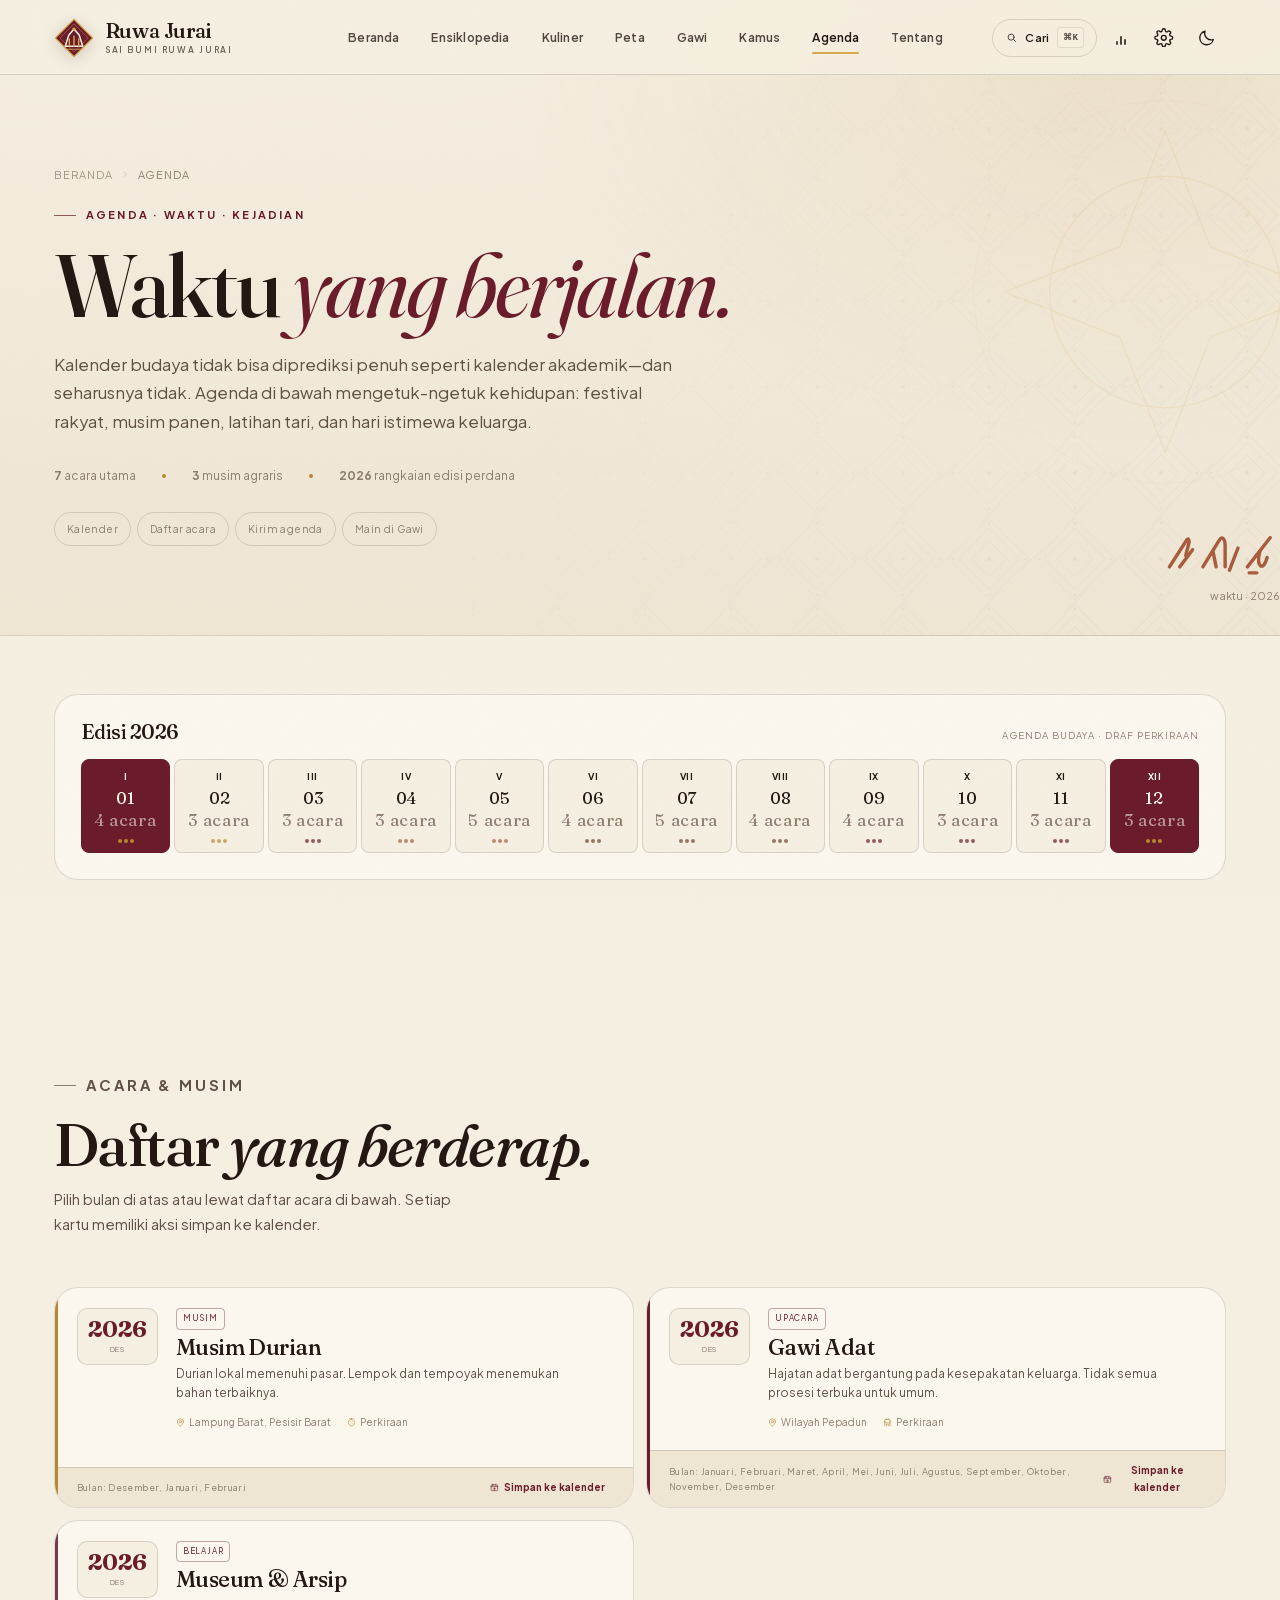
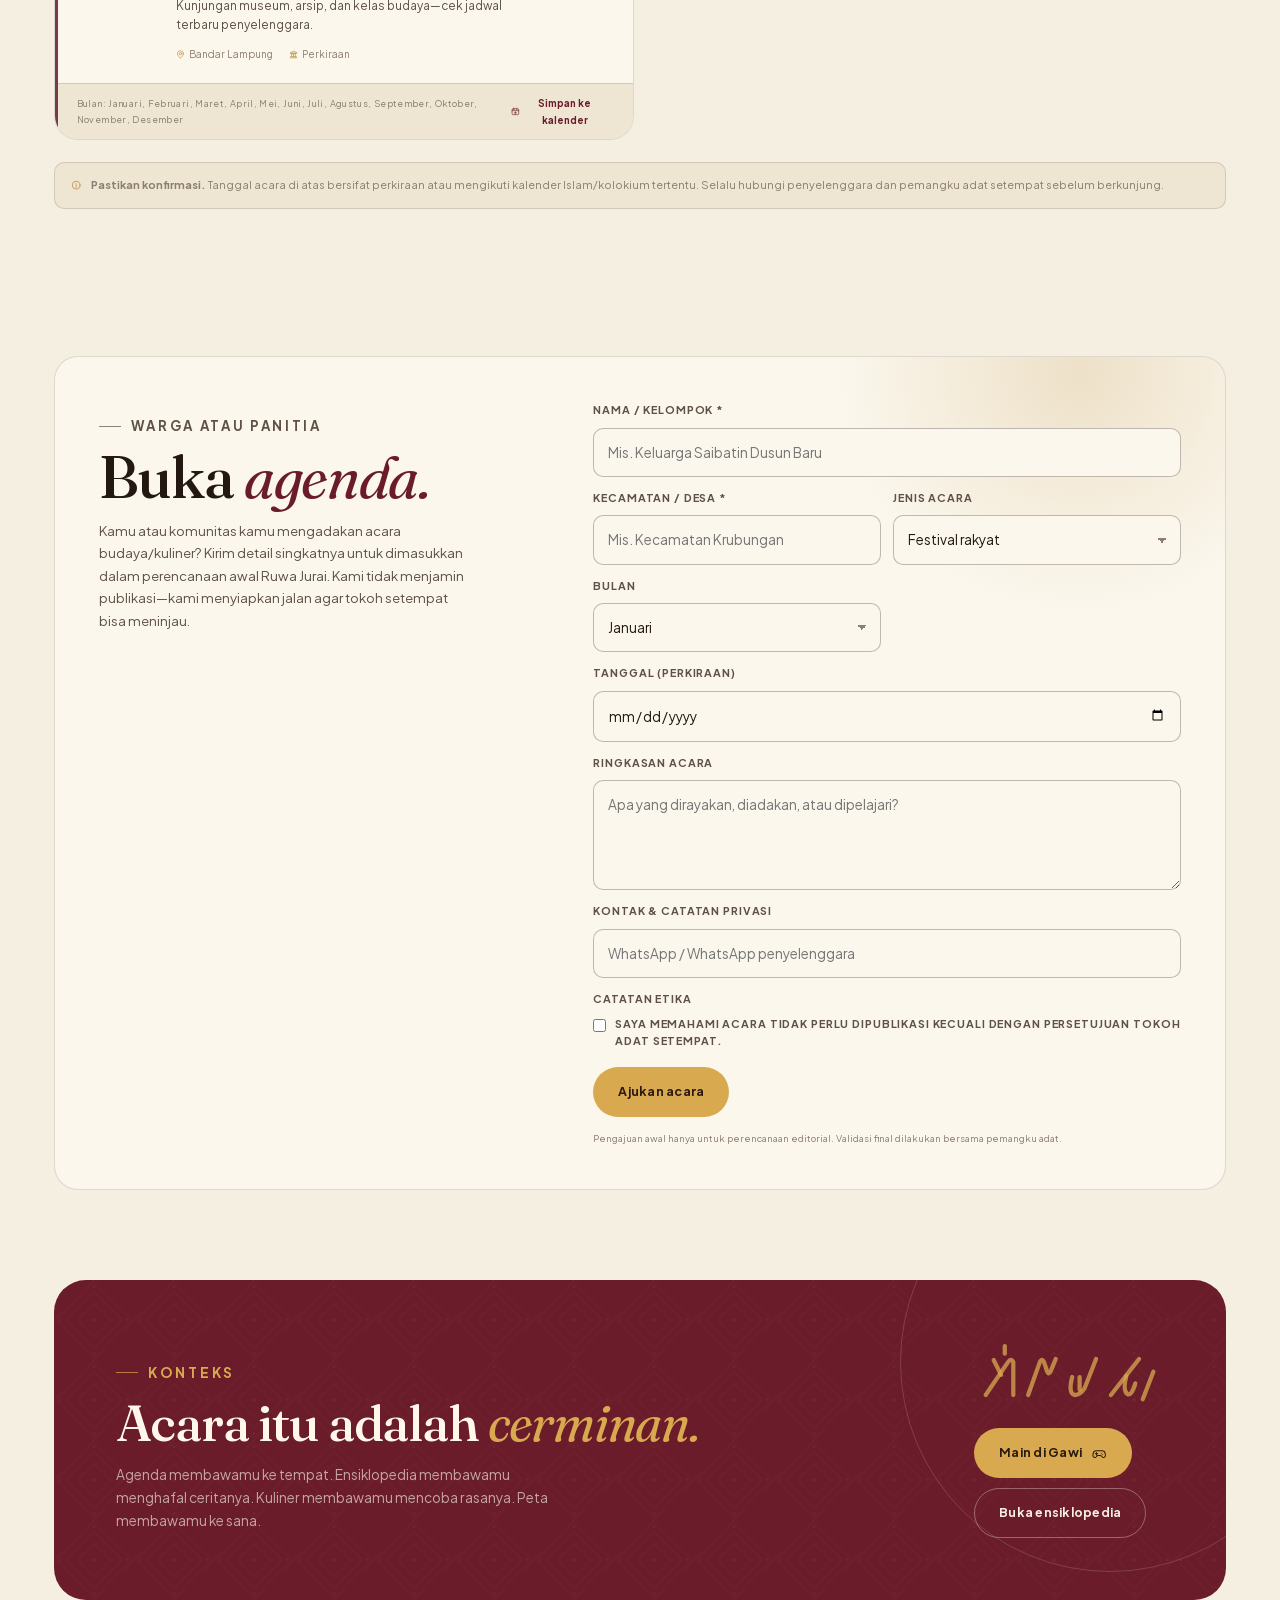
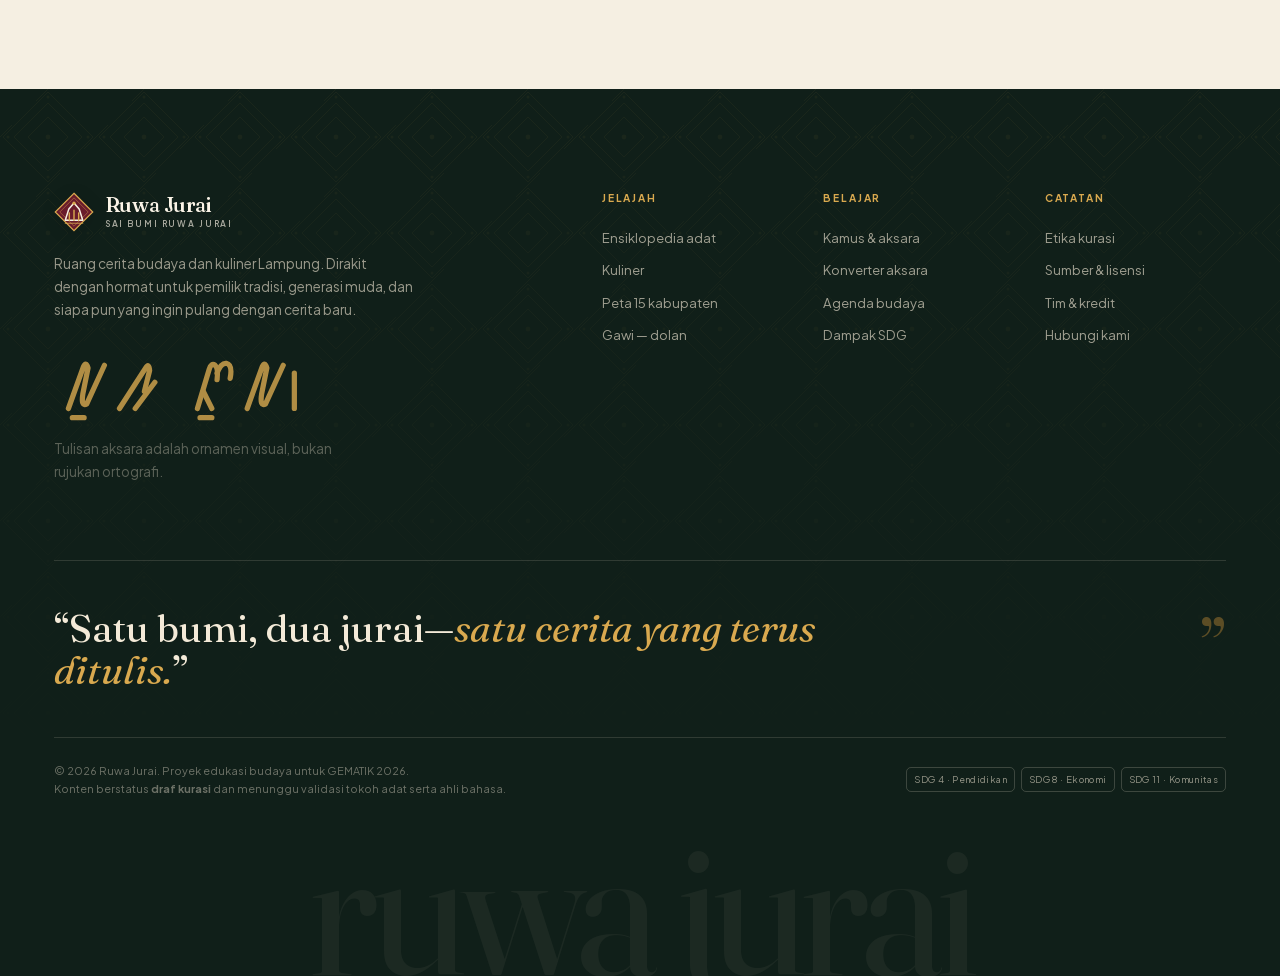
==== agenda.html @ bbf86ad0 "masih sangat sederhana" ====
<!DOCTYPE html>
<html lang="id" data-theme="light">
<head>
  <meta charset="utf-8">
  <meta name="viewport" content="width=device-width, initial-scale=1">
  <title>Agenda Budaya Lampung — Ruwa Jurai</title>
  <meta name="description" content="Agenda budaya dan musim pertanian Lampung: Sekura, musim kopi, durian, dan upacara adat. Tanggal perkiraan, konfirmasi penyelenggara.">
  <meta name="theme-color" content="#142b23">
  <meta property="og:title" content="Agenda Budaya Lampung — Ruwa Jurai">
  <meta property="og:description" content="Kapan budaya dirasakan. Dan ketika musim tiba.">
  <meta property="og:type" content="website">
  <meta property="og:image" content="assets/img/og-ruwa-jurai.svg">
  <link rel="icon" href="assets/img/favicon.svg" type="image/svg+xml">
  <link rel="manifest" href="manifest.webmanifest">
  <link rel="stylesheet" href="assets/fonts/fonts.css">
  <link rel="stylesheet" href="assets/css/base.css">
  <link rel="stylesheet" href="assets/css/components.css">
  <link rel="stylesheet" href="assets/css/pages.css">
  <link rel="stylesheet" href="assets/css/interior.css">
  <script defer src="assets/js/glyphs.js"></script>
  <script defer src="assets/js/aksara.js"></script>
  <script defer src="assets/js/icons.js"></script>
  <script defer src="assets/js/illustrations.js"></script>
  <script defer src="assets/js/data.js"></script>
  <script defer src="assets/js/map-data.js"></script>
  <script defer src="assets/js/app.js"></script>
  <script defer src="assets/js/agenda.js"></script>
  <meta name="color-scheme" content="light dark">
  <meta name="mobile-web-app-capable" content="yes">
  <meta name="apple-mobile-web-app-capable" content="yes">
  <meta name="apple-mobile-web-app-status-bar-style" content="black-translucent">
  <meta name="apple-mobile-web-app-title" content="Ruwa Jurai">
  <script defer src="assets/js/sw-register.js"></script>
</head>
<body data-page="agenda" data-header="solid">
  <div data-site-header></div>
  <main id="main">
    <section class="page-hero page-hero--agenda">
      <div class="container page-hero__inner">
        <nav class="crumb" aria-label="Jejak navigasi">
          <a href="index.html">Beranda</a><span data-icon="chevron-right"></span><span>Agenda</span>
        </nav>
        <p class="eyebrow" style="margin-top:22px">Agenda · Waktu · Kejadian</p>
        <h1>Waktu <em>yang berjalan.</em></h1>
        <p class="page-hero__lead">
          Kalender budaya tidak bisa diprediksi penuh seperti kalender akademik—dan seharusnya tidak.
          Agenda di bawah mengetuk-ngetuk kehidupan: festival rakyat, musim panen, latihan tari, dan hari istimewa keluarga.
        </p>
        <div class="page-hero__meta">
          <span><b>7</b> acara utama</span><span class="dot"></span>
          <span><b>3</b> musim agraris</span><span class="dot"></span>
          <span><b>2026</b> rangkaian edisi perdana</span>
        </div>
        <div class="page-jump" aria-label="Lompat ke bagian">
          <a href="#kalender" data-goto="#kalender">Kalender</a>
          <a href="#agenda" data-goto="#agenda">Daftar acara</a>
          <a href="#kirim" data-goto="#kirim">Kirim agenda</a>
          <a href="gawi.html">Main di Gawi</a>
        </div>
      </div>
      <div class="page-hero__art" data-ornament="drum" aria-hidden="true"></div>
      <div class="page-hero__aside">
        <span class="aksara-wrap" data-aksara="waktu" data-aksara-decor aria-hidden="true" style="width:120px;color:var(--clay)"></span>
        <span>waktu · 2026</span>
      </div>
    </section>

    <section class="page-section page-section--top" id="kalender">
      <div class="container">
        <div class="year-ribbon reveal">
          <div class="year-ribbon__head">
            <h3>Edisi 2026</h3>
            <span>Agenda budaya · draf perkiraan</span>
          </div>
          <div class="month-track" id="month-track" role="group" aria-label="Pilih bulan budaya"></div>
        </div>
      </div>
    </section>

    <section class="page-section" id="agenda">
      <div class="container">
        <div class="section-head">
          <div class="section-head__title">
            <p class="eyebrow">Acara &amp; musim</p>
            <h2>Daftar <em>yang berderap.</em></h2>
            <p>Pilih bulan di atas atau lewat daftar acara di bawah. Setiap kartu memiliki aksi simpan ke kalender.</p>
          </div>
        </div>
        <div class="agenda-grid" id="agenda-grid"></div>
        <div class="agenda-note" style="margin-top:22px">
          <span data-icon="info"></span>
          <span><b>Pastikan konfirmasi.</b> Tanggal acara di atas bersifat perkiraan atau mengikuti kalender Islam/kolokium tertentu. Selalu hubungi penyelenggara dan pemangku adat setempat sebelum berkunjung.</span>
        </div>
      </div>
    </section>

    <section class="page-section page-section--top" id="kirim">
      <div class="container">
        <div class="submit-panel reveal">
          <div class="submit-panel__grid">
            <div>
              <p class="eyebrow">Warga atau panitia</p>
              <h2>Buka <em>agenda.</em></h2>
              <p>Kamu atau komunitas kamu mengadakan acara budaya/kuliner? Kirim detail singkatnya untuk dimasukkan dalam perencanaan awal Ruwa Jurai. Kami tidak menjamin publikasi—kami menyiapkan jalan agar tokoh setempat bisa meninjau.</p>
            </div>
            <form class="form-grid" id="agenda-form" novalidate>
              <div class="field field--full"><label class="small" for="ag-name">Nama / kelompok <span aria-hidden="true">*</span></label><input class="input" id="ag-name" name="name" required placeholder="Mis. Keluarga Saibatin Dusun Baru"></div>
              <div class="field"><label class="small" for="ag-village">Kecamatan / desa <span aria-hidden="true">*</span></label><input class="input" id="ag-village" name="village" required placeholder="Mis. Kecamatan Krubungan"></div>
              <div class="field"><label class="small" for="ag-type">Jenis acara</label><select class="select" id="ag-type" name="type"><option>Festival rakyat</option><option>Musim pertanian</option><option>Upacara adat</option><option>Pertunjukan</option><option>Kuliner</option><option>Lainnya</option></select></div>
              <div class="field"><label class="small" for="ag-month">Bulan</label><select class="select" id="ag-month" name="month"><option>Januari</option><option>Februari</option><option>Maret</option><option>April</option><option>Mei</option><option>Juni</option><option>Juli</option><option>Agustus</option><option>September</option><option>Oktober</option><option>November</option><option>Desember</option></select></div>
              <div class="field field--full"><label class="small" for="ag-date">Tanggal (perkiraan)</label><input class="input" id="ag-date" name="date" type="date" required></div>
              <div class="field field--full"><label class="small" for="ag-desc">Ringkasan acara</label><textarea class="textarea" id="ag-desc" name="desc" rows="3" required placeholder="Apa yang dirayakan, diadakan, atau dipelajari?"></textarea></div>
              <div class="field field--full"><label class="small" for="ag-contact">Kontak &amp; catatan privasi</label><input class="input" id="ag-contact" name="contact" placeholder="WhatsApp / WhatsApp penyelenggara"></div>
              <div class="field field--full"><label class="small" for="ag-note">Catatan etika</label><div class="form-check"><input type="checkbox" id="ag-consent" required /><label for="ag-consent">Saya memahami acara tidak perlu dipublikasi kecuali dengan persetujuan tokoh adat setempat.</label></div></div>
              <div class="form-actions field--full">
                <button class="btn btn--gold" type="submit">Ajukan acara</button>
                <span class="form-note">Pengajuan awal hanya untuk perencanaan editorial. Validasi final dilakukan bersama pemangku adat.</span>
              </div>
            </form>
          </div>
        </div>
      </div>
    </section>

    <section class="page-section" style="padding-top:0">
      <div class="container">
        <div class="cta-band reveal">
          <div>
            <p class="eyebrow">Konteks</p>
            <h2>Acara itu adalah <em>cerminan.</em></h2>
            <p>Agenda membawamu ke tempat. Ensiklopedia membawamu menghafal ceritanya. Kuliner membawamu mencoba rasanya. Peta membawamu ke sana.</p>
          </div>
          <div class="cta-band__actions">
            <div class="cta-band__aksara aksara-wrap" data-aksara="selamat" data-aksara-decor aria-hidden="true"></div>
            <a class="btn btn--gold" href="gawi.html">Main di Gawi <span data-icon="gamepad"></span></a>
            <a class="btn btn--on-dark" href="ensiklopedia.html">Buka ensiklopedia</a>
          </div>
        </div>
      </div>
    </section>
  </main>
  <div data-site-footer></div>
</body>
</html>
---- assets/fonts/fonts.css ----
/* RUWA JURAI — self-hosted fonts (local woff2) */
@font-face {
  font-family: 'Fraunces';
  font-style: normal;
  font-weight: 300 900;
  font-display: swap;
  src: url('./fraunces-latin-ext.woff2') format('woff2');
}

@font-face {
  font-family: 'Fraunces';
  font-style: normal;
  font-weight: 300 900;
  font-display: swap;
  src: url('./fraunces-latin.woff2') format('woff2');
}

@font-face {
  font-family: 'Fraunces';
  font-style: italic;
  font-weight: 300 900;
  font-display: swap;
  src: url('./fraunces-italic-latin-ext.woff2') format('woff2');
}

@font-face {
  font-family: 'Fraunces';
  font-style: italic;
  font-weight: 300 900;
  font-display: swap;
  src: url('./fraunces-italic-latin.woff2') format('woff2');
}

@font-face {
  font-family: 'Plus Jakarta Sans';
  font-style: normal;
  font-weight: 300 800;
  font-display: swap;
  src: url('./jakarta-latin-ext.woff2') format('woff2');
}

@font-face {
  font-family: 'Plus Jakarta Sans';
  font-style: normal;
  font-weight: 300 800;
  font-display: swap;
  src: url('./jakarta-latin.woff2') format('woff2');
}
---- assets/css/base.css ----
/* =========================================================
   RUWA JURAI — Design tokens, reset & typography
   ========================================================= */

@font-face {
  font-family: 'Fraunces';
  font-style: normal;
  font-weight: 300 900;
  font-display: swap;
  src: url('../fonts/fraunces-latin.woff2') format('woff2');
  unicode-range: U+0000-00FF, U+0131, U+0152-0153, U+02BB-02BC, U+02C6, U+02DA, U+02DC, U+0304, U+0308, U+0329, U+2000-206F, U+20AC, U+2122, U+2191, U+2193, U+2212, U+2215, U+FEFF, U+FFFD;
}
@font-face {
  font-family: 'Fraunces';
  font-style: normal;
  font-weight: 300 900;
  font-display: swap;
  src: url('../fonts/fraunces-latin-ext.woff2') format('woff2');
  unicode-range: U+0100-02BA, U+02BD-02C5, U+02C7-02CC, U+02CE-02D7, U+02DD-02FF, U+0304, U+0308, U+0329, U+1D00-1DBF, U+1E00-1E9F, U+1EF2-1EFF, U+2020, U+20A0-20AB, U+20AD-20C4, U+2113, U+2C60-2C7F, U+A720-A7FF;
}
@font-face {
  font-family: 'Fraunces';
  font-style: italic;
  font-weight: 300 900;
  font-display: swap;
  src: url('../fonts/fraunces-italic-latin.woff2') format('woff2');
  unicode-range: U+0000-00FF, U+0131, U+0152-0153, U+02BB-02BC, U+02C6, U+02DA, U+02DC, U+0304, U+0308, U+0329, U+2000-206F, U+20AC, U+2122, U+2191, U+2193, U+2212, U+2215, U+FEFF, U+FFFD;
}
@font-face {
  font-family: 'Fraunces';
  font-style: italic;
  font-weight: 300 900;
  font-display: swap;
  src: url('../fonts/fraunces-italic-latin-ext.woff2') format('woff2');
  unicode-range: U+0100-02BA, U+02BD-02C5, U+02C7-02CC, U+02CE-02D7, U+02DD-02FF, U+0304, U+0308, U+0329, U+1D00-1DBF, U+1E00-1E9F, U+1EF2-1EFF, U+2020, U+20A0-20AB, U+20AD-20C4, U+2113, U+2C60-2C7F, U+A720-A7FF;
}
@font-face {
  font-family: 'Plus Jakarta Sans';
  font-style: normal;
  font-weight: 300 800;
  font-display: swap;
  src: url('../fonts/jakarta-latin.woff2') format('woff2');
  unicode-range: U+0000-00FF, U+0131, U+0152-0153, U+02BB-02BC, U+02C6, U+02DA, U+02DC, U+0304, U+0308, U+0329, U+2000-206F, U+20AC, U+2122, U+2191, U+2193, U+2212, U+2215, U+FEFF, U+FFFD;
}
@font-face {
  font-family: 'Plus Jakarta Sans';
  font-style: normal;
  font-weight: 300 800;
  font-display: swap;
  src: url('../fonts/jakarta-latin-ext.woff2') format('woff2');
  unicode-range: U+0100-02BA, U+02BD-02C5, U+02C7-02CC, U+02CE-02D7, U+02DD-02FF, U+0304, U+0308, U+0329, U+1D00-1DBF, U+1E00-1E9F, U+1EF2-1EFF, U+2020, U+20A0-20AB, U+20AD-20C4, U+2113, U+2C60-2C7F, U+A720-A7FF;
}

:root {
  --font-display: 'Fraunces', 'Iowan Old Style', 'Palatino Linotype', Georgia, serif;
  --font-body: 'Plus Jakarta Sans', -apple-system, BlinkMacSystemFont, 'Segoe UI', sans-serif;
  --font-mono: ui-monospace, 'SFMono-Regular', 'Cascadia Code', Menlo, monospace;

  --bg: #f5efe2;
  --bg-deep: #eee5d3;
  --surface: #fbf7ed;
  --surface-2: #f7f0e1;
  --ink: #241813;
  --ink-soft: #5f5145;
  --ink-faint: #8d7e6f;
  --maroon: #6a1c2b;
  --maroon-2: #8a2b3d;
  --maroon-deep: #48121d;
  --gold: #b98635;
  --gold-2: #d9a94f;
  --gold-soft: #edd6a6;
  --forest: #1c3a2f;
  --forest-2: #2b5142;
  --sage: #8fa486;
  --clay: #a85c3e;
  --cream: #f5efe2;
  --line: rgba(36, 24, 19, 0.14);
  --line-strong: rgba(36, 24, 19, 0.28);
  --line-light: rgba(245, 239, 226, 0.2);
  --shadow-sm: 0 2px 8px rgba(47, 31, 20, 0.06);
  --shadow: 0 22px 60px -34px rgba(47, 31, 20, 0.38);
  --shadow-lg: 0 40px 100px -40px rgba(24, 12, 8, 0.55);
  --radius-xs: 8px;
  --radius-sm: 14px;
  --radius: 24px;
  --radius-lg: 36px;
  --container: 1280px;
  --gutter: clamp(20px, 4.2vw, 60px);
  --section-y: clamp(84px, 10vw, 148px);
  --header-h: 76px;
  --ease: cubic-bezier(0.22, 1, 0.36, 1);
  --ease-soft: cubic-bezier(0.33, 1, 0.68, 1);
  --speed: 480ms;
  --tapis: url("data:image/svg+xml,%3Csvg xmlns='http://www.w3.org/2000/svg' width='96' height='96' viewBox='0 0 96 96'%3E%3Cg fill='none' stroke='%236a1c2b' stroke-width='1'%3E%3Cpath d='M48 3 93 48 48 93 3 48Z'/%3E%3Cpath d='M48 14 82 48 48 82 14 48Z'/%3E%3Cpath d='M48 28 68 48 48 68 28 48Z'/%3E%3Cpath d='M0 48 12 36M96 48 84 60M48 0 36 12M48 96 60 84'/%3E%3C/g%3E%3Cg fill='%236a1c2b'%3E%3Ccircle cx='48' cy='48' r='2.4'/%3E%3Ccircle cx='48' cy='8' r='1.5'/%3E%3Ccircle cx='88' cy='48' r='1.5'/%3E%3Ccircle cx='48' cy='88' r='1.5'/%3E%3Ccircle cx='8' cy='48' r='1.5'/%3E%3C/g%3E%3C/svg%3E");
  --tapis-light: url("data:image/svg+xml,%3Csvg xmlns='http://www.w3.org/2000/svg' width='96' height='96' viewBox='0 0 96 96'%3E%3Cg fill='none' stroke='%23d9a94f' stroke-width='1'%3E%3Cpath d='M48 3 93 48 48 93 3 48Z'/%3E%3Cpath d='M48 14 82 48 48 82 14 48Z'/%3E%3Cpath d='M48 28 68 48 48 68 28 48Z'/%3E%3Cpath d='M0 48 12 36M96 48 84 60M48 0 36 12M48 96 60 84'/%3E%3C/g%3E%3Cg fill='%23d9a94f'%3E%3Ccircle cx='48' cy='48' r='2.4'/%3E%3Ccircle cx='48' cy='8' r='1.5'/%3E%3Ccircle cx='88' cy='48' r='1.5'/%3E%3Ccircle cx='48' cy='88' r='1.5'/%3E%3Ccircle cx='8' cy='48' r='1.5'/%3E%3C/g%3E%3C/svg%3E");
  --noise: url("data:image/svg+xml,%3Csvg xmlns='http://www.w3.org/2000/svg' width='180' height='180'%3E%3Cfilter id='n'%3E%3CfeTurbulence type='fractalNoise' baseFrequency='.9' numOctaves='3' stitchTiles='stitch'/%3E%3C/filter%3E%3Crect width='100%25' height='100%25' filter='url(%23n)' opacity='.5'/%3E%3C/svg%3E");
}

html[data-theme='dark'] {
  --bg: #15110e;
  --bg-deep: #100d0b;
  --surface: #1d1713;
  --surface-2: #231c17;
  --ink: #f3e9d9;
  --ink-soft: #c0b09d;
  --ink-faint: #958574;
  --maroon: #b34c60;
  --maroon-2: #cf6678;
  --maroon-deep: #7a2636;
  --gold: #e0b667;
  --gold-2: #f0ca7f;
  --gold-soft: #54402a;
  --forest: #9dbda9;
  --forest-2: #c1d5c7;
  --sage: #8fa486;
  --clay: #d28564;
  --line: rgba(243, 233, 217, 0.14);
  --line-strong: rgba(243, 233, 217, 0.3);
  --line-light: rgba(243, 233, 217, 0.16);
  --shadow-sm: 0 2px 8px rgba(0, 0, 0, 0.24);
  --shadow: 0 24px 60px -30px rgba(0, 0, 0, 0.7);
  --shadow-lg: 0 40px 100px -30px rgba(0, 0, 0, 0.85);
  --tapis: url("data:image/svg+xml,%3Csvg xmlns='http://www.w3.org/2000/svg' width='96' height='96' viewBox='0 0 96 96'%3E%3Cg fill='none' stroke='%23e0b667' stroke-width='1'%3E%3Cpath d='M48 3 93 48 48 93 3 48Z'/%3E%3Cpath d='M48 14 82 48 48 82 14 48Z'/%3E%3Cpath d='M48 28 68 48 48 68 28 48Z'/%3E%3Cpath d='M0 48 12 36M96 48 84 60M48 0 36 12M48 96 60 84'/%3E%3C/g%3E%3Cg fill='%23e0b667'%3E%3Ccircle cx='48' cy='48' r='2.4'/%3E%3Ccircle cx='48' cy='8' r='1.5'/%3E%3Ccircle cx='88' cy='48' r='1.5'/%3E%3Ccircle cx='48' cy='88' r='1.5'/%3E%3Ccircle cx='8' cy='48' r='1.5'/%3E%3C/g%3E%3C/svg%3E");
}

html[data-text='lg'] { font-size: 112.5%; }
html[data-text='xl'] { font-size: 125%; }
html[data-contrast='high'] {
  --ink: #0d0805;
  --ink-soft: #2e231b;
  --ink-faint: #4e4034;
  --line: rgba(0, 0, 0, 0.3);
  --line-strong: rgba(0, 0, 0, 0.55);
  --maroon: #56101f;
  --gold: #8d5e0e;
}
html[data-theme='dark'][data-contrast='high'] {
  --ink: #fffaf1;
  --ink-soft: #f0dfc6;
  --ink-faint: #d0baa0;
  --line: rgba(255, 255, 255, 0.4);
  --line-strong: rgba(255, 255, 255, 0.62);
  --gold: #ffd98f;
}

*, *::before, *::after { box-sizing: border-box; }
* { margin: 0; }
html { scroll-behavior: smooth; -webkit-text-size-adjust: 100%; }
body {
  min-height: 100vh;
  background: var(--bg);
  color: var(--ink);
  font-family: var(--font-body);
  font-size: clamp(15px, 0.55vw + 13px, 17px);
  line-height: 1.7;
  font-weight: 400;
  text-rendering: optimizeLegibility;
  -webkit-font-smoothing: antialiased;
  overflow-x: clip;
}
body.is-locked { overflow: hidden; }
img, svg, video, canvas { display: block; max-width: 100%; }
img { height: auto; }
button, input, select, textarea { font: inherit; color: inherit; }
button { cursor: pointer; background: none; border: 0; }
a { color: inherit; text-decoration: none; }
ul, ol { padding: 0; list-style: none; }
h1, h2, h3, h4, h5 {
  font-family: var(--font-display);
  font-weight: 500;
  line-height: 0.98;
  letter-spacing: -0.025em;
  text-wrap: balance;
}
h1 { font-size: clamp(3.6rem, 7.5vw, 7.8rem); }
h2 { font-size: clamp(2.5rem, 4.6vw, 4.6rem); }
h3 { font-size: clamp(1.5rem, 2.2vw, 2.2rem); line-height: 1.06; }
h4 { font-size: clamp(1.1rem, 1.4vw, 1.35rem); line-height: 1.2; }
p { text-wrap: pretty; }
em { font-style: italic; }
strong { font-weight: 700; }
::selection { background: var(--maroon); color: #fff8ea; }
:focus-visible { outline: 2.5px solid var(--gold-2); outline-offset: 4px; border-radius: 2px; }
[hidden] { display: none !important; }

/* skip link */
.skip-link {
  position: fixed;
  top: -100px; left: 20px; z-index: 10000;
  padding: 12px 20px;
  background: var(--gold-2);
  color: #241813;
  border-radius: 999px;
  font-weight: 700;
  transition: top 200ms ease;
}
.skip-link:focus { top: 16px; }

/* global grain */
body::after {
  content: '';
  position: fixed; inset: 0; z-index: 9998;
  pointer-events: none;
  opacity: 0.035;
  background-image: var(--noise);
  background-size: 180px;
  mix-blend-mode: multiply;
}
html[data-theme='dark'] body::after { mix-blend-mode: soft-light; opacity: 0.055; }

/* layout */
.container {
  width: min(100% - var(--gutter) * 2, var(--container));
  margin-inline: auto;
}
.container--wide { width: min(100% - var(--gutter) * 2, 1480px); margin-inline: auto; }
.section { padding-block: var(--section-y); position: relative; }
.section--tight { padding-block: clamp(56px, 6vw, 92px); }
.section--flush { padding-block: 0; }
.stack > * + * { margin-top: var(--stack, 1rem); }
.grid { display: grid; gap: clamp(16px, 2.2vw, 28px); }
.center { text-align: center; }

/* typography helpers */
.display { font-family: var(--font-display); }
.italic { font-style: italic; }
.eyebrow {
  display: inline-flex; align-items: center; gap: 10px;
  font-size: 0.6875rem; font-weight: 700;
  letter-spacing: 0.2em; text-transform: uppercase;
  color: var(--maroon);
}
.eyebrow::before {
  content: ''; width: 22px; height: 1px; background: currentColor; opacity: .7;
}
.eyebrow--plain::before { display: none; }
.eyebrow--gold { color: var(--gold-2); }
.kicker {
  font-size: 0.6875rem; font-weight: 700; letter-spacing: 0.22em;
  text-transform: uppercase; color: var(--ink-faint);
}
.lead { font-size: clamp(1.05rem, 1.35vw, 1.3rem); line-height: 1.62; color: var(--ink-soft); }
.muted { color: var(--ink-soft); }
.faint { color: var(--ink-faint); }
.small { font-size: 0.82rem; }
.tiny { font-size: 0.72rem; }
.aksara-wrap { color: var(--gold); line-height: 0; }
.aksara-wrap svg { width: 100%; height: auto; overflow: visible; }
.aksara-inline { display: inline-block; width: clamp(110px, 12vw, 180px); }
.pill-label {
  display: inline-flex; align-items: center; gap: 7px;
  padding: 6px 12px; border-radius: 999px;
  background: color-mix(in srgb, var(--maroon) 9%, transparent);
  color: var(--maroon);
  font-size: 0.68rem; font-weight: 700; letter-spacing: .08em; text-transform: uppercase;
}
html[data-theme='dark'] .pill-label { background: color-mix(in srgb, var(--gold) 15%, transparent); color: var(--gold-2); }
.text-balance { text-wrap: balance; }
.serif { font-family: var(--font-display); }
.no-wrap { white-space: nowrap; }
.sr-only {
  position: absolute; width: 1px; height: 1px; padding: 0; margin: -1px;
  overflow: hidden; clip: rect(0,0,0,0); white-space: nowrap; border: 0;
}

/* ornament */
.ornament-star { width: 18px; height: 18px; flex: 0 0 auto; }
.tapis-divider {
  height: 36px;
  background-image: var(--tapis);
  background-size: 48px 48px;
  opacity: .28;
  mask-image: linear-gradient(90deg, transparent, #000 15%, #000 85%, transparent);
}
.script-note {
  display: flex; align-items: center; gap: 12px;
  color: var(--ink-faint); font-size: 0.75rem;
}
.script-note::before, .script-note::after {
  content: ''; height: 1px; flex: 1; background: var(--line);
}

/* utility */
.flex { display: flex; }
.items-center { align-items: center; }
.justify-between { justify-content: space-between; }
.gap-2 { gap: 8px; } .gap-3 { gap: 12px; } .gap-4 { gap: 16px; } .gap-6 { gap: 24px; }
.mt-2 { margin-top: 8px; } .mt-4 { margin-top: 16px; } .mt-6 { margin-top: 24px; } .mt-8 { margin-top: 32px; }
.mb-2 { margin-bottom: 8px; } .mb-4 { margin-bottom: 16px; } .mb-6 { margin-bottom: 24px; }
.w-full { width: 100%; }
.relative { position: relative; }
.hide-mobile { display: initial; }
.show-mobile { display: none; }

@media (max-width: 760px) {
  :root { --header-h: 66px; }
  .hide-mobile { display: none !important; }
  .show-mobile { display: initial; }
  .section { padding-block: clamp(66px, 14vw, 100px); }
}

/* motion */
@media (prefers-reduced-motion: reduce) {
  *, *::before, *::after {
    animation-duration: 0.01ms !important;
    animation-iteration-count: 1 !important;
    transition-duration: 0.01ms !important;
    scroll-behavior: auto !important;
  }
}
html[data-motion='reduce'] *,
html[data-motion='reduce'] *::before,
html[data-motion='reduce'] *::after {
  animation-duration: 0.01ms !important;
  animation-iteration-count: 1 !important;
  transition-duration: 0.01ms !important;
  scroll-behavior: auto !important;
}
---- assets/css/components.css ----
/* =========================================================
   RUWA JURAI — Shared components
   ========================================================= */

/* ---------- icons ---------- */
.icon { width: 1.15em; height: 1.15em; flex: 0 0 auto; stroke: currentColor; fill: none; stroke-width: 1.7; stroke-linecap: round; stroke-linejoin: round; }
.icon--sm { width: 1em; height: 1em; }
.icon--lg { width: 1.6em; height: 1.6em; }

/* ---------- preloader ---------- */
.preloader {
  position: fixed; inset: 0; z-index: 10000;
  display: grid; place-items: center;
  background: var(--maroon-deep);
  color: var(--gold-soft);
  overflow: hidden;
}
.preloader__inner { width: min(560px, 82vw); text-align: center; position: relative; z-index: 2; }
.preloader__loom { width: min(420px, 70vw); margin: 0 auto 28px; overflow: visible; }
.preloader__loom path { stroke: var(--gold-2); fill: none; stroke-width: 1.1; }
.preloader__loom .thread { stroke-dasharray: 520; stroke-dashoffset: 520; animation: weaveThread 1.8s var(--ease) forwards; }
.preloader__loom .thread:nth-child(2) { animation-delay: .12s; }
.preloader__loom .thread:nth-child(3) { animation-delay: .24s; }
.preloader__loom .thread:nth-child(4) { animation-delay: .36s; }
.preloader__loom .thread:nth-child(5) { animation-delay: .48s; }
.preloader__loom .thread:nth-child(6) { animation-delay: .6s; }
.preloader__loom .thread:nth-child(7) { animation-delay: .72s; }
.preloader__loom .thread:nth-child(8) { animation-delay: .84s; }
.preloader__loom .warp { stroke-dasharray: 360; stroke-dashoffset: 360; animation: weaveThread 1.4s .3s var(--ease) forwards; opacity: .45; }
.preloader__loom .motif { opacity: 0; animation: fadeIn 1s 1.1s ease forwards; }
.preloader__title {
  font-family: var(--font-display); font-size: clamp(1.5rem, 4vw, 2.4rem);
  letter-spacing: .02em; color: var(--gold-soft);
}
.preloader__sub {
  margin-top: 8px; font-size: .65rem; letter-spacing: .28em;
  text-transform: uppercase; color: rgba(245, 239, 226, .55);
}
.preloader__bar {
  width: min(280px, 60vw); height: 2px; margin: 24px auto 10px;
  background: rgba(245, 239, 226, .18); position: relative; overflow: hidden;
}
.preloader__bar span { position: absolute; inset: 0; transform-origin: left; transform: scaleX(var(--p, 0)); background: var(--gold-2); transition: transform .25s linear; }
.preloader__meta { display: flex; justify-content: space-between; width: min(280px, 60vw); margin-inline: auto; font-size: .66rem; letter-spacing: .16em; text-transform: uppercase; color: rgba(245, 239, 226, .5); }
.preloader__skip {
  position: absolute; bottom: 28px; right: 28px;
  color: rgba(245, 239, 226, .65); font-size: .68rem; letter-spacing: .14em; text-transform: uppercase;
  border-bottom: 1px solid rgba(245, 239, 226, .3); padding-bottom: 3px;
}
.preloader__skip:hover { color: var(--gold-soft); }
.preloader.is-done { opacity: 0; visibility: hidden; transition: opacity .6s .25s ease, visibility .6s .25s ease; }
.preloader.is-done .preloader__inner { transform: translateY(-18px); opacity: 0; transition: .55s var(--ease); }
.preloader::before {
  content: ''; position: absolute; inset: -10%; opacity: .1;
  background-image: var(--tapis-light); background-size: 90px;
  transform: rotate(-6deg);
  mask-image: radial-gradient(circle at 50% 50%, #000, transparent 68%);
}
@keyframes weaveThread { to { stroke-dashoffset: 0; } }
@keyframes fadeIn { to { opacity: 1; } }

/* ---------- header ---------- */
.site-header {
  position: fixed; top: 0; left: 0; right: 0; z-index: 900;
  height: var(--header-h);
  display: flex; align-items: center;
  transition: background .45s ease, color .35s ease, box-shadow .35s ease, border-color .35s;
  border-bottom: 1px solid transparent;
  color: var(--cream);
}
.site-header::before {
  content: ''; position: absolute; inset: 0; z-index: -1;
  background: color-mix(in srgb, var(--bg) 88%, transparent);
  backdrop-filter: blur(16px) saturate(1.2);
  -webkit-backdrop-filter: blur(16px) saturate(1.2);
  opacity: 0; transition: opacity .35s ease;
  border-bottom: 1px solid var(--line);
}
.site-header.is-scrolled, .site-header.is-solid { color: var(--ink); }
.site-header.is-scrolled::before, .site-header.is-solid::before { opacity: 1; }
.site-header.is-scrolled { height: 68px; }
.header__inner { display: flex; align-items: center; gap: clamp(14px, 3vw, 40px); width: min(100% - var(--gutter) * 2, 1480px); margin-inline: auto; }
.brand { display: inline-flex; align-items: center; gap: 11px; flex: 0 0 auto; }
.brand__mark { width: 40px; height: 40px; flex: 0 0 auto; filter: drop-shadow(0 3px 8px rgba(0,0,0,.15)); }
.brand__word { display: flex; flex-direction: column; line-height: 1; }
.brand__word b { font-family: var(--font-display); font-weight: 500; font-size: 1.3rem; letter-spacing: -0.02em; }
.brand__word small { font-size: .53rem; letter-spacing: .22em; text-transform: uppercase; opacity: .65; margin-top: 4px; font-weight: 600; }
.main-nav { display: flex; align-items: center; gap: clamp(2px, 1vw, 10px); margin-left: auto; }
.main-nav a {
  position: relative; padding: 9px 11px;
  font-size: .76rem; font-weight: 600; letter-spacing: .015em;
  border-radius: 999px; opacity: .78;
  transition: opacity .2s, background .2s, color .2s;
}
.main-nav a:hover, .main-nav a:focus-visible { opacity: 1; }
.main-nav a[aria-current='page'] { opacity: 1; }
.main-nav a[aria-current='page']::after {
  content: ''; position: absolute; left: 11px; right: 11px; bottom: 3px;
  height: 1.5px; background: var(--gold-2); border-radius: 2px;
}
.site-header:not(.is-scrolled):not(.is-solid) .main-nav a:hover { background: rgba(245, 239, 226, .1); }
.site-header.is-scrolled .main-nav a:hover, .site-header.is-solid .main-nav a:hover { background: color-mix(in srgb, var(--maroon) 8%, transparent); }
.header__tools { display: flex; align-items: center; gap: 5px; flex: 0 0 auto; }
.tool-btn {
  width: 38px; height: 38px; border-radius: 999px;
  display: grid; place-items: center;
  border: 1px solid transparent;
  transition: background .2s, border-color .2s, transform .2s;
  color: inherit;
}
.tool-btn:hover { background: rgba(245,239,226,.12); transform: translateY(-1px); }
.site-header.is-scrolled .tool-btn:hover, .site-header.is-solid .tool-btn:hover { background: color-mix(in srgb, var(--maroon) 8%, transparent); }
.search-trigger {
  display: inline-flex; align-items: center; gap: 8px;
  height: 38px; padding: 0 12px 0 13px; border-radius: 999px;
  border: 1px solid rgba(245,239,226,.24);
  font-size: .7rem; font-weight: 600; letter-spacing: .02em;
  transition: background .2s, border-color .2s;
}
.search-trigger:hover { background: rgba(245,239,226,.1); }
.site-header.is-scrolled .search-trigger, .site-header.is-solid .search-trigger { border-color: var(--line); color: var(--ink); }
.search-trigger kbd {
  font-family: var(--font-mono); font-size: .58rem; padding: 2px 5px; border-radius: 4px;
  background: rgba(245,239,226,.14); border: 1px solid rgba(245,239,226,.12); opacity: .75;
}
.site-header.is-scrolled .search-trigger kbd, .site-header.is-solid .search-trigger kbd { background: var(--surface-2); border-color: var(--line); }
.menu-btn { display: none; width: 42px; height: 42px; border-radius: 999px; place-items: center; border: 1px solid rgba(245,239,226,.25); }
.site-header.is-scrolled .menu-btn, .site-header.is-solid .menu-btn { border-color: var(--line); }
.menu-btn__lines { width: 18px; height: 12px; position: relative; }
.menu-btn__lines span { position: absolute; left: 0; right: 0; height: 1.5px; background: currentColor; transition: .3s var(--ease); }
.menu-btn__lines span:nth-child(1) { top: 0; }
.menu-btn__lines span:nth-child(2) { top: 5px; width: 70%; }
.menu-btn__lines span:nth-child(3) { top: 10px; }
.menu-btn[aria-expanded='true'] .menu-btn__lines span:nth-child(1) { top: 5px; transform: rotate(45deg); }
.menu-btn[aria-expanded='true'] .menu-btn__lines span:nth-child(2) { opacity: 0; }
.menu-btn[aria-expanded='true'] .menu-btn__lines span:nth-child(3) { top: 5px; transform: rotate(-45deg); }

/* progress */
.scroll-progress { position: fixed; top: 0; left: 0; right: 0; height: 2px; z-index: 1001; background: transparent; pointer-events: none; }
.scroll-progress span { display: block; height: 100%; width: 100%; transform-origin: left; transform: scaleX(var(--progress, 0)); background: linear-gradient(90deg, var(--gold), var(--maroon-2), var(--gold)); }

/* mobile menu */
.mobile-nav {
  position: fixed; inset: 0; z-index: 850;
  background: var(--forest-deep, #142b23);
  color: var(--cream);
  display: grid; grid-template-rows: 1fr auto;
  padding: calc(var(--header-h) + 24px) var(--gutter) 30px;
  overflow-y: auto;
  opacity: 0; visibility: hidden; pointer-events: none;
  transition: opacity .45s var(--ease), visibility .45s;
}
.mobile-nav::before { content: ''; position: absolute; inset: 0; background-image: var(--tapis-light); background-size: 110px; opacity: .06; pointer-events: none; }
.mobile-nav.is-open { opacity: 1; visibility: visible; pointer-events: auto; }
.mobile-nav__links { position: relative; display: flex; flex-direction: column; gap: 2px; margin-top: 1.5rem; }
.mobile-nav__links a {
  display: flex; align-items: baseline; gap: 14px;
  font-family: var(--font-display); font-size: clamp(2rem, 7.4vw, 3.1rem);
  padding: 10px 0; border-bottom: 1px solid rgba(245,239,226,.12);
  color: var(--gold-soft);
  transform: translateY(20px); opacity: 0;
  transition: transform .55s var(--ease), opacity .45s ease, color .2s;
}
.mobile-nav.is-open .mobile-nav__links a { transform: none; opacity: 1; }
.mobile-nav.is-open .mobile-nav__links a:nth-child(1) { transition-delay: .06s; }
.mobile-nav.is-open .mobile-nav__links a:nth-child(2) { transition-delay: .1s; }
.mobile-nav.is-open .mobile-nav__links a:nth-child(3) { transition-delay: .14s; }
.mobile-nav.is-open .mobile-nav__links a:nth-child(4) { transition-delay: .18s; }
.mobile-nav.is-open .mobile-nav__links a:nth-child(5) { transition-delay: .22s; }
.mobile-nav.is-open .mobile-nav__links a:nth-child(6) { transition-delay: .26s; }
.mobile-nav.is-open .mobile-nav__links a:nth-child(7) { transition-delay: .3s; }
.mobile-nav.is-open .mobile-nav__links a:nth-child(8) { transition-delay: .34s; }
.mobile-nav__links a:hover { color: #fff8ea; }
.mobile-nav__links .num { font-family: var(--font-body); font-size: .62rem; letter-spacing: .15em; color: var(--gold); opacity: .7; }
.mobile-nav__foot { position: relative; padding-top: 26px; display: flex; flex-wrap: wrap; gap: 16px 26px; align-items: center; justify-content: space-between; color: rgba(245,239,226,.55); font-size: .72rem; }
.mobile-nav__foot .tiny { letter-spacing: .16em; text-transform: uppercase; }

/* ---------- buttons ---------- */
.btn {
  --btn-bg: var(--maroon);
  --btn-fg: #fff8ea;
  position: relative; display: inline-flex; align-items: center; justify-content: center; gap: 10px;
  min-height: 50px; padding: 0 24px; border-radius: 999px;
  background: var(--btn-bg); color: var(--btn-fg);
  font-size: .78rem; font-weight: 700; letter-spacing: .02em;
  border: 1px solid transparent; overflow: hidden;
  transition: transform .35s var(--ease), box-shadow .35s ease, background .25s, color .25s, border-color .25s;
  white-space: nowrap;
}
.btn .icon { transition: transform .3s var(--ease); }
.btn:hover { transform: translateY(-2px); box-shadow: 0 12px 26px -14px rgba(40, 16, 10, .55); }
.btn:hover .icon { transform: translateX(3px); }
.btn:active { transform: translateY(0) scale(.98); }
.btn--gold { --btn-bg: var(--gold-2); --btn-fg: #2a1a10; }
.btn--light { --btn-bg: var(--cream); --btn-fg: var(--maroon-deep); }
.btn--outline { --btn-bg: transparent; --btn-fg: var(--ink); border-color: var(--line-strong); }
.btn--outline:hover { background: color-mix(in srgb, var(--maroon) 7%, transparent); }
.btn--on-dark { --btn-bg: transparent; --btn-fg: var(--cream); border-color: rgba(245,239,226,.35); }
.btn--on-dark:hover { background: rgba(245,239,226,.1); }
.btn--sm { min-height: 40px; padding: 0 18px; font-size: .7rem; }
.btn--lg { min-height: 58px; padding: 0 30px; font-size: .84rem; }
.btn--block { width: 100%; }
.btn--ghost { --btn-bg: transparent; --btn-fg: var(--ink); padding: 0 12px; }
.btn--ghost:hover { box-shadow: none; background: color-mix(in srgb, var(--ink) 6%, transparent); }
.btn .btn__dot { width: 6px; height: 6px; border-radius: 50%; background: currentColor; opacity: .6; }
.link-arrow {
  display: inline-flex; align-items: center; gap: 9px;
  font-size: .75rem; font-weight: 700; letter-spacing: .03em;
  color: var(--maroon); padding-bottom: 4px;
  border-bottom: 1px solid color-mix(in srgb, var(--maroon) 30%, transparent);
  transition: gap .25s, border-color .25s;
}
.link-arrow:hover { gap: 14px; border-color: var(--maroon); }
html[data-theme='dark'] .link-arrow { color: var(--gold-2); border-color: color-mix(in srgb, var(--gold-2) 30%, transparent); }
.link-arrow .icon { width: .95em; height: .95em; }

.icon-btn {
  width: 42px; height: 42px; display: grid; place-items: center;
  border-radius: 999px; border: 1px solid var(--line);
  background: transparent; transition: background .2s, transform .2s, border-color .2s;
}
.icon-btn:hover { background: color-mix(in srgb, var(--maroon) 8%, transparent); transform: translateY(-1px); }
.icon-btn--solid { background: var(--maroon); color: #fff8ea; border-color: transparent; }

/* text link underline */
.tlink { border-bottom: 1px solid currentColor; opacity: .8; transition: opacity .2s; }
.tlink:hover { opacity: 1; }

/* ---------- cards / common ---------- */
.card {
  position: relative;
  background: var(--surface);
  border: 1px solid var(--line);
  border-radius: var(--radius);
  overflow: hidden;
  transition: transform .45s var(--ease), box-shadow .45s ease, border-color .3s;
}
.card:hover { box-shadow: var(--shadow); border-color: color-mix(in srgb, var(--gold) 40%, var(--line)); }
.chip {
  display: inline-flex; align-items: center; gap: 7px;
  padding: 8px 13px; border-radius: 999px;
  border: 1px solid var(--line); background: transparent;
  font-size: .7rem; font-weight: 600; letter-spacing: .01em;
  color: var(--ink-soft);
  transition: background .2s, color .2s, border-color .2s, transform .2s;
}
.chip:hover { border-color: var(--line-strong); color: var(--ink); transform: translateY(-1px); }
.chip[aria-pressed='true'], .chip.is-active {
  background: var(--maroon); border-color: var(--maroon); color: #fff8ea;
}
.chip .count { opacity: .55; font-size: .63rem; margin-left: 2px; }
html[data-theme='dark'] .chip[aria-pressed='true'] { background: var(--gold-2); border-color: var(--gold-2); color: #2a1a10; }
.tag {
  display: inline-flex; align-items: center; gap: 5px;
  padding: 4px 9px; border-radius: 6px;
  background: color-mix(in srgb, var(--gold) 16%, transparent);
  color: var(--maroon); font-size: .62rem; font-weight: 700;
  letter-spacing: .06em; text-transform: uppercase;
}
html[data-theme='dark'] .tag { color: var(--gold-2); }
.divider-line { height: 1px; background: var(--line); width: 100%; }

/* section heading */
.section-head { display: flex; align-items: end; justify-content: space-between; gap: 30px; margin-bottom: clamp(34px, 4vw, 58px); }
.section-head__title { max-width: 760px; }
.section-head p { max-width: 420px; margin-top: 14px; color: var(--ink-soft); font-size: .92rem; line-height: 1.65; }
.section-head .eyebrow { margin-bottom: 18px; }
.section-head--center { flex-direction: column; align-items: center; text-align: center; }
.section-head--center .eyebrow { justify-content: center; }
.section-head--center p { margin-inline: auto; }
@media (max-width: 760px) {
  .section-head { flex-direction: column; align-items: flex-start; gap: 20px; }
  .section-head .link-arrow { align-self: flex-start; }
}

/* ---------- footer ---------- */
.site-footer {
  position: relative;
  background: #101f19;
  color: #ede3d1;
  overflow: hidden;
  padding-top: clamp(70px, 8vw, 110px);
}
.site-footer::before {
  content: ''; position: absolute; inset: 0;
  background-image: var(--tapis-light); background-size: 96px; opacity: .05;
  mask-image: linear-gradient(to bottom, #000, transparent 80%);
  pointer-events: none;
}
.footer__top {
  position: relative;
  display: grid; grid-template-columns: minmax(0, 1.4fr) repeat(3, minmax(130px, .5fr)); gap: 40px;
  padding-bottom: clamp(50px, 6vw, 80px);
}
.footer__brand .brand { color: #fbf4e7; margin-bottom: 20px; }
.footer__brand p { max-width: 360px; color: rgba(237,227,209,.62); font-size: .85rem; line-height: 1.7; }
.footer__aksara { width: min(260px, 80%); color: var(--gold-2); opacity: .8; margin-top: 22px; }
.footer__col h4 { font-family: var(--font-body); font-size: .64rem; font-weight: 700; letter-spacing: .18em; text-transform: uppercase; color: var(--gold-2); margin-bottom: 18px; }
.footer__col a { display: block; font-size: .82rem; color: rgba(237,227,209,.65); padding: 5px 0; transition: color .2s, transform .2s; width: fit-content; }
.footer__col a:hover { color: #fff8ea; transform: translateX(3px); }
.footer__quote {
  position: relative;
  border-top: 1px solid rgba(237,227,209,.14); border-bottom: 1px solid rgba(237,227,209,.14);
  padding: clamp(30px, 4vw, 46px) 0;
  display: flex; align-items: center; justify-content: space-between; gap: 30px;
}
.footer__quote blockquote { font-family: var(--font-display); font-size: clamp(1.5rem, 3vw, 2.7rem); line-height: 1.1; color: #f4ead8; max-width: 800px; }
.footer__quote blockquote em { color: var(--gold-2); }
.footer__quote .quote-mark { font-family: var(--font-display); font-size: 5rem; line-height: .6; color: var(--gold); opacity: .45; }
.footer__bottom {
  position: relative; display: flex; align-items: center; justify-content: space-between; gap: 20px; flex-wrap: wrap;
  padding: 24px 0 30px; color: rgba(237,227,209,.42); font-size: .68rem; line-height: 1.6;
}
.footer__bottom a { color: rgba(237,227,209,.62); }
.footer__bottom a:hover { color: #fff8ea; }
.footer__sdgs { display: flex; gap: 6px; flex-wrap: wrap; }
.sdg-badge {
  border: 1px solid rgba(237,227,209,.2); border-radius: 5px;
  padding: 4px 7px; font-size: .58rem; letter-spacing: .04em; color: rgba(237,227,209,.6);
}
.footer__wordmark {
  position: relative; overflow: hidden; padding: 10px 0 0;
  font-family: var(--font-display); font-size: clamp(4rem, 15vw, 15rem);
  line-height: .72; letter-spacing: -.04em; color: rgba(237,227,209,.055);
  white-space: nowrap; text-align: center; user-select: none;
}
@media (max-width: 1000px) {
  .footer__top { grid-template-columns: 1.3fr 1fr 1fr; }
  .footer__brand { grid-column: 1 / -1; }
}
@media (max-width: 760px) {
  .footer__top { grid-template-columns: 1fr 1fr; gap: 30px; }
  .footer__brand { grid-column: 1 / -1; }
  .footer__quote { flex-direction: column; align-items: flex-start; gap: 16px; }
  .footer__quote .quote-mark { display: none; }
  .main-nav, .header__tools .search-trigger kbd, .header__tools .tool-btn--desktop { display: none; }
  .menu-btn { display: grid; }
  .search-trigger { width: 38px; padding: 0; justify-content: center; border: 0; }
  .search-trigger span, .search-trigger kbd { display: none; }
  .header__tools { margin-left: auto; }
  .brand__word small { display: none; }
}
@media (max-width: 380px) {
  .brand__word b { font-size: 1.1rem; }
  .brand__mark { width: 34px; height: 34px; }
}

/* ---------- toast ---------- */
.toast-stack { position: fixed; z-index: 9500; bottom: 24px; left: 50%; transform: translateX(-50%); display: flex; flex-direction: column; gap: 10px; width: min(420px, calc(100vw - 32px)); pointer-events: none; }
.toast {
  pointer-events: auto;
  display: flex; align-items: flex-start; gap: 12px;
  background: var(--ink); color: var(--bg);
  border-radius: 14px; padding: 13px 16px;
  font-size: .8rem; line-height: 1.45;
  box-shadow: var(--shadow-lg);
  animation: toastIn .4s var(--ease);
}
.toast.is-out { animation: toastOut .3s ease forwards; }
.toast .icon { color: var(--gold-2); margin-top: 1px; }
.toast__body { flex: 1; }
.toast__body b { display: block; font-size: .72rem; letter-spacing: .05em; text-transform: uppercase; margin-bottom: 2px; color: var(--gold-2); }
html[data-theme='dark'] .toast { background: #f2e8d7; color: #241813; }
html[data-theme='dark'] .toast .toast__body b { color: var(--maroon); }
@keyframes toastIn { from { opacity: 0; transform: translateY(14px) scale(.97); } to { opacity: 1; transform: none; } }
@keyframes toastOut { to { opacity: 0; transform: translateY(8px) scale(.98); } }

/* ---------- modal base ---------- */
.modal {
  position: fixed; inset: 0; z-index: 1000;
  display: grid; place-items: center;
  padding: clamp(12px, 3vw, 32px);
  opacity: 0; visibility: hidden; pointer-events: none;
  transition: opacity .35s ease, visibility .35s;
}
.modal.is-open { opacity: 1; visibility: visible; pointer-events: auto; }
.modal__backdrop { position: absolute; inset: 0; background: rgba(14, 9, 7, .66); backdrop-filter: blur(8px); -webkit-backdrop-filter: blur(8px); }
.modal__dialog {
  position: relative; width: min(1080px, 100%); max-height: min(92vh, 980px);
  overflow: auto; overscroll-behavior: contain;
  background: var(--bg); color: var(--ink);
  border-radius: clamp(18px, 2.2vw, 30px);
  box-shadow: var(--shadow-lg);
  transform: translateY(24px) scale(.98);
  transition: transform .45s var(--ease);
  scrollbar-width: thin;
}
.modal.is-open .modal__dialog { transform: none; }
.modal--wide .modal__dialog { width: min(1240px, 100%); }
.modal--sheet .modal__dialog { width: min(620px, 100%); align-self: end; margin-bottom: 0; border-radius: 24px 24px 0 0; }
.modal__close {
  position: sticky; top: 14px; margin-left: auto; z-index: 5;
  width: 42px; height: 42px; border-radius: 999px;
  display: grid; place-items: center;
  background: color-mix(in srgb, var(--bg) 80%, transparent);
  backdrop-filter: blur(10px);
  border: 1px solid var(--line);
  margin-right: 14px; margin-top: 14px;
  transition: background .2s, transform .2s;
}
.modal__close:hover { background: var(--maroon); color: #fff8ea; transform: rotate(90deg); }
.modal__body { padding: 0 clamp(20px, 3.4vw, 44px) clamp(28px, 4vw, 50px); margin-top: -42px; }
.modal__body > *:first-child { margin-top: 0; }

/* ---------- search ---------- */
.search-modal { z-index: 1100; align-items: flex-start; padding-top: clamp(30px, 8vh, 110px); }
.search-modal .modal__dialog { width: min(760px, 100%); max-height: min(82vh, 760px); background: var(--surface); }
.search-shell { padding: clamp(18px, 2.5vw, 28px); }
.search-field { display: flex; align-items: center; gap: 12px; border-bottom: 1px solid var(--line-strong); padding-bottom: 16px; }
.search-field .icon { width: 22px; height: 22px; color: var(--maroon); }
.search-field input { flex: 1; border: 0; background: transparent; font-family: var(--font-display); font-size: clamp(1.2rem, 2.6vw, 1.7rem); outline: none; min-width: 0; }
.search-field input::placeholder { color: var(--ink-faint); opacity: .65; }
.search-esc { font-family: var(--font-mono); font-size: .62rem; border: 1px solid var(--line); padding: 4px 7px; border-radius: 5px; color: var(--ink-faint); }
.search-suggestions { display: flex; flex-wrap: wrap; gap: 7px; margin: 16px 0 8px; }
.search-suggestions .chip { font-size: .66rem; padding: 6px 10px; }
.search-results { max-height: 46vh; overflow-y: auto; padding: 6px 0 10px; scrollbar-width: thin; }
.search-group-title { font-size: .58rem; letter-spacing: .18em; text-transform: uppercase; color: var(--ink-faint); padding: 14px 10px 6px; }
.search-result {
  display: flex; align-items: center; gap: 13px; width: 100%;
  padding: 10px 12px; border-radius: 10px; text-align: left;
  border: 1px solid transparent;
}
.search-result:hover, .search-result.is-active { background: color-mix(in srgb, var(--gold) 10%, transparent); border-color: color-mix(in srgb, var(--gold) 25%, transparent); }
.search-result__icon { width: 34px; height: 34px; border-radius: 9px; display: grid; place-items: center; background: color-mix(in srgb, var(--maroon) 8%, transparent); color: var(--maroon); flex: 0 0 auto; }
.search-result__main { flex: 1; min-width: 0; }
.search-result__main b { display: block; font-size: .85rem; font-weight: 700; }
.search-result__main span { display: block; font-size: .7rem; color: var(--ink-faint); overflow: hidden; text-overflow: ellipsis; white-space: nowrap; }
.search-result__type { font-size: .56rem; text-transform: uppercase; letter-spacing: .1em; color: var(--ink-faint); border: 1px solid var(--line); padding: 3px 6px; border-radius: 4px; flex: 0 0 auto; }
.search-empty { padding: 34px 16px; text-align: center; color: var(--ink-faint); font-size: .82rem; }
.search-foot { display: flex; justify-content: space-between; padding: 12px 4px 0; border-top: 1px solid var(--line); font-size: .64rem; color: var(--ink-faint); }
.search-foot kbd { font-family: var(--font-mono); border: 1px solid var(--line); padding: 2px 5px; border-radius: 4px; font-size: .58rem; }

/* ---------- settings ---------- */
.settings-popover {
  position: fixed; z-index: 1050; top: calc(var(--header-h) - 6px); right: max(18px, calc((100vw - 1480px) / 2 + var(--gutter)));
  width: min(340px, calc(100vw - 28px));
  background: var(--surface); border: 1px solid var(--line);
  border-radius: 20px; padding: 20px;
  box-shadow: var(--shadow-lg);
  opacity: 0; visibility: hidden; transform: translateY(-8px) scale(.98);
  transition: .28s var(--ease);
}
.settings-popover.is-open { opacity: 1; visibility: visible; transform: none; }
.settings-popover h3 { font-family: var(--font-body); font-size: .7rem; font-weight: 700; letter-spacing: .15em; text-transform: uppercase; margin-bottom: 14px; color: var(--ink-faint); }
.setting-row { display: flex; align-items: center; justify-content: space-between; gap: 16px; padding: 11px 0; border-top: 1px solid var(--line); }
.setting-row:first-of-type { border-top: 0; }
.setting-row__label { font-size: .78rem; font-weight: 600; }
.setting-row__label small { display: block; font-weight: 400; font-size: .64rem; color: var(--ink-faint); margin-top: 2px; }
.seg { display: flex; background: var(--surface-2); border: 1px solid var(--line); border-radius: 999px; padding: 3px; }
.seg button { padding: 5px 9px; border-radius: 999px; font-size: .62rem; font-weight: 600; color: var(--ink-faint); transition: .2s; }
.seg button[aria-pressed='true'] { background: var(--ink); color: var(--bg); }
html[data-theme='dark'] .seg button[aria-pressed='true'] { background: var(--gold-2); color: #241813; }
.switch { position: relative; width: 40px; height: 23px; border-radius: 999px; background: var(--line-strong); flex: 0 0 auto; transition: background .2s; }
.switch::after { content: ''; position: absolute; top: 3px; left: 3px; width: 17px; height: 17px; border-radius: 50%; background: var(--surface); transition: transform .25s var(--ease); box-shadow: 0 1px 3px rgba(0,0,0,.25); }
.switch[aria-checked='true'] { background: var(--maroon); }
.switch[aria-checked='true']::after { transform: translateX(17px); }

/* ---------- sound ---------- */
.sound-bars { display: inline-flex; align-items: flex-end; gap: 2px; height: 14px; }
.sound-bars span { width: 2px; height: 4px; border-radius: 2px; background: currentColor; opacity: .8; }
.sound-bars span:nth-child(2) { height: 9px; }
.sound-bars span:nth-child(3) { height: 6px; }
.is-sound .sound-bars span { animation: soundBar 1s ease-in-out infinite alternate; }
.is-sound .sound-bars span:nth-child(2) { animation-delay: .2s; }
.is-sound .sound-bars span:nth-child(3) { animation-delay: .4s; }
@keyframes soundBar { from { height: 3px; } to { height: 13px; } }

/* ---------- forms ---------- */
.field { display: flex; flex-direction: column; gap: 8px; }
.field label, .field-label { font-size: .68rem; font-weight: 700; letter-spacing: .08em; text-transform: uppercase; color: var(--ink-soft); }
.input, .select, .textarea {
  width: 100%; border: 1px solid var(--line-strong); border-radius: 10px;
  background: var(--surface); color: var(--ink);
  padding: 12px 14px; font-size: .85rem; outline: none;
  transition: border-color .2s, box-shadow .2s;
}
.input:focus, .select:focus, .textarea:focus { border-color: var(--maroon); box-shadow: 0 0 0 3px color-mix(in srgb, var(--maroon) 12%, transparent); }
.textarea { min-height: 110px; resize: vertical; }
.select { appearance: none; background-image: linear-gradient(45deg, transparent 50%, var(--ink-faint) 50%), linear-gradient(135deg, var(--ink-faint) 50%, transparent 50%); background-position: calc(100% - 18px) 50%, calc(100% - 13px) 50%; background-size: 5px 5px, 5px 5px; background-repeat: no-repeat; padding-right: 36px; }

/* ---------- misc ---------- */
.scroll-cue { display: inline-flex; flex-direction: column; align-items: center; gap: 10px; font-size: .58rem; letter-spacing: .24em; text-transform: uppercase; color: rgba(245,239,226,.5); }
.scroll-cue__line { width: 1px; height: 46px; background: linear-gradient(to bottom, rgba(245,239,226,.5), transparent); position: relative; overflow: hidden; }
.scroll-cue__line::after { content: ''; position: absolute; left: 0; top: -50%; width: 100%; height: 50%; background: var(--gold-2); animation: scrollCue 2s ease-in-out infinite; }
@keyframes scrollCue { to { top: 110%; } }
.rotating-badge { animation: spin 18s linear infinite; transform-origin: center; }
@keyframes spin { to { transform: rotate(360deg); } }
.underline-draw { position: relative; }
.underline-draw::after { content: ''; position: absolute; left: 0; bottom: 0.06em; width: 100%; height: .06em; background: var(--gold); transform: scaleX(0); transform-origin: left; transition: transform .6s var(--ease); }
.underline-draw:hover::after, .is-inview .underline-draw::after { transform: scaleX(1); }

/* tooltip */
[data-tip] { position: relative; }
[data-tip]::after {
  content: attr(data-tip);
  position: absolute; bottom: calc(100% + 8px); left: 50%; transform: translateX(-50%) translateY(4px);
  background: var(--ink); color: var(--bg); font-family: var(--font-body);
  font-size: .64rem; font-weight: 500; letter-spacing: .01em; white-space: nowrap;
  padding: 5px 8px; border-radius: 5px; opacity: 0; pointer-events: none;
  transition: .2s; z-index: 20;
}
[data-tip]:hover::after, [data-tip]:focus-visible::after { opacity: 1; transform: translateX(-50%) translateY(0); }

/* reveal */
.reveal { opacity: 0; transform: translateY(26px); transition: opacity .8s var(--ease-soft), transform .8s var(--ease-soft); transition-delay: var(--delay, 0ms); }
.reveal.is-inview { opacity: 1; transform: none; }
.reveal[data-reveal='left'] { transform: translateX(-30px); }
.reveal[data-reveal='right'] { transform: translateX(30px); }
.reveal[data-reveal='scale'] { transform: scale(.96); }
.reveal[data-reveal='scale'].is-inview, .reveal[data-reveal='left'].is-inview, .reveal[data-reveal='right'].is-inview { transform: none; }
@media (prefers-reduced-motion: reduce) {
  .reveal { opacity: 1; transform: none; }
}
html[data-motion='reduce'] .reveal { opacity: 1; transform: none; }

/* marquee */
.marquee { display: flex; overflow: hidden; user-select: none; gap: 0; mask-image: linear-gradient(90deg, transparent, #000 6%, #000 94%, transparent); }
.marquee__track { display: flex; flex: 0 0 auto; min-width: 100%; align-items: center; gap: 0; animation: marquee 28s linear infinite; }
.marquee__track > span { display: inline-flex; align-items: center; gap: 26px; padding-right: 26px; white-space: nowrap; }
.marquee:hover .marquee__track { animation-play-state: paused; }
@keyframes marquee { to { transform: translateX(-100%); } }

/* page transition curtain (optional) */
.page-curtain { position: fixed; inset: 0; z-index: 9500; background: var(--maroon-deep); transform: scaleY(0); transform-origin: bottom; pointer-events: none; }
.page-curtain.is-active { transform: scaleY(1); transition: transform .35s var(--ease); }
---- assets/css/pages.css ----
/* =========================================================
   RUWA JURAI — Page styles: hero, home, shared editorial
   ========================================================= */

/* ---------- interior page hero ---------- */
.page-hero {
  position: relative;
  padding-top: calc(var(--header-h) + clamp(34px, 7vw, 96px));
  padding-bottom: clamp(44px, 7vw, 92px);
  overflow: clip;
  border-bottom: 1px solid var(--line);
  background:
    radial-gradient(ellipse 80% 100% at 88% 10%, color-mix(in srgb, var(--gold) 13%, transparent), transparent 60%),
    linear-gradient(180deg, var(--bg), var(--bg-deep));
}
.page-hero::before {
  content: '';
  position: absolute; inset: 0;
  background-image: var(--tapis);
  background-size: 86px;
  opacity: .05;
  mask-image: linear-gradient(120deg, transparent 30%, #000 100%);
  pointer-events: none;
}
.page-hero__inner { position: relative; z-index: 2; display: flex; flex-direction: column; }
.page-hero__art {
  position: absolute;
  top: 46%; right: max(-150px, -10vw);
  width: clamp(300px, 38vw, 560px);
  transform: translateY(-50%);
  color: var(--maroon);
  opacity: .16;
  z-index: 1;
  pointer-events: none;
}
.page-hero__art svg { width: 100%; height: auto; }
.page-hero--kuliner .page-hero__art { color: var(--clay); opacity: .2; }
.page-hero--peta .page-hero__art { color: var(--forest); opacity: .16; }
.page-hero--gawi .page-hero__art { color: var(--gold); opacity: .22; }
.page-hero--kamus .page-hero__art { color: var(--maroon); opacity: .18; }
.page-hero--agenda .page-hero__art { color: var(--clay); opacity: .16; }
.page-hero--tentang .page-hero__art { color: var(--forest); opacity: .14; }
.page-hero h1 {
  font-size: clamp(3rem, 7vw, 6.6rem);
  max-width: 14ch;
  margin: 18px 0 0;
  line-height: .94;
}
.page-hero h1 em { color: var(--maroon); font-weight: 400; }
html[data-theme='dark'] .page-hero h1 em { color: var(--gold-2); }
.page-hero__lead { max-width: 58ch; margin-top: 24px; font-size: clamp(1rem, 1.3vw, 1.2rem); line-height: 1.7; color: var(--ink-soft); }
.page-hero__meta { display: flex; flex-wrap: wrap; gap: 10px 26px; margin-top: 30px; align-items: center; color: var(--ink-faint); font-size: .75rem; }
.page-hero__meta .dot { width: 4px; height: 4px; border-radius: 50%; background: var(--gold); }
.page-hero__aside {
  position: absolute; right: 0; bottom: 30px; z-index: 3;
  display: flex; flex-direction: column; align-items: flex-end; gap: 8px;
  color: var(--ink-faint); font-size: .68rem; text-align: right;
}
.crumb { display: flex; align-items: center; gap: 8px; font-size: .68rem; letter-spacing: .08em; text-transform: uppercase; color: var(--ink-faint); }
.crumb a { opacity: .8; }
.crumb a:hover { opacity: 1; color: var(--maroon); }
.crumb .icon { width: .8em; height: .8em; opacity: .5; }
.page-hero--dark {
  background:
    radial-gradient(ellipse 70% 80% at 80% 20%, rgba(217,169,79,.15), transparent 60%),
    linear-gradient(150deg, #132a21, #0c1c16 70%);
  color: var(--cream);
  border-bottom-color: rgba(245,239,226,.12);
}
.page-hero--dark .page-hero__lead { color: rgba(245,239,226,.72); }
.page-hero--dark .crumb, .page-hero--dark .page-hero__meta { color: rgba(245,239,226,.5); }
.page-hero--dark h1 em { color: var(--gold-2); }
.page-hero--dark .page-hero__art { color: var(--gold-2); opacity: .24; }
.page-hero--dark .eyebrow { color: var(--gold-2); }

/* ---------- home hero ---------- */
.home-hero {
  position: relative;
  min-height: max(720px, 100svh);
  display: flex;
  flex-direction: column;
  justify-content: flex-end;
  background: #0d211a;
  color: var(--cream);
  overflow: clip;
  isolation: isolate;
}
.home-hero__scene { position: absolute; inset: 0; z-index: 0; overflow: hidden; }
.home-hero__scene svg { width: 100%; height: 100%; object-fit: cover; }
.home-hero__scene::after {
  content: '';
  position: absolute; inset: 0;
  background:
    linear-gradient(90deg, rgba(7,19,15,.92) 0%, rgba(7,19,15,.62) 36%, rgba(7,19,15,.12) 65%, rgba(7,19,15,.35) 100%),
    linear-gradient(0deg, #0d211a 0%, rgba(13,33,26,.8) 14%, transparent 46%);
}
.home-hero__inner {
  position: relative;
  z-index: 2;
  flex: 1;
  display: grid;
  grid-template-columns: minmax(0, 1.08fr) minmax(300px, .92fr);
  align-items: center;
  gap: clamp(16px, 3vw, 50px);
  padding-top: calc(var(--header-h) + 46px);
  padding-bottom: 36px;
}
.home-hero__copy { max-width: 710px; padding-top: 2vh; }
.home-hero__copy .eyebrow { color: var(--gold-2); margin-bottom: 22px; }
.home-hero h1 {
  font-size: clamp(3.4rem, 7.6vw, 8.1rem);
  line-height: .86;
  letter-spacing: -.035em;
  color: #fff9ed;
  margin-left: -.04em;
}
.home-hero h1 em { font-weight: 400; color: var(--gold-2); display: block; padding-left: .06em; }
.home-hero h1 .line { display: block; }
.home-hero__lead {
  max-width: 49ch;
  margin-top: 26px;
  color: rgba(245,239,226,.72);
  font-size: clamp(.98rem, 1.16vw, 1.12rem);
  line-height: 1.72;
}
.home-hero__lead strong { color: #fff8ea; font-weight: 600; }
.home-hero__actions { display: flex; flex-wrap: wrap; gap: 12px; margin-top: 30px; }
.home-hero__stats {
  display: flex; flex-wrap: wrap; gap: 18px 28px; margin-top: clamp(28px, 4vw, 48px);
  padding-top: 22px; border-top: 1px solid rgba(245,239,226,.16);
  max-width: 560px;
}
.home-hero__stat b { font-family: var(--font-display); font-size: 1.75rem; font-weight: 500; line-height: 1; color: var(--gold-2); }
.home-hero__stat span { display: block; font-size: .58rem; letter-spacing: .16em; text-transform: uppercase; color: rgba(245,239,226,.5); margin-top: 7px; }
.home-hero__mascot { position: relative; height: 100%; min-height: 430px; align-self: stretch; display: flex; align-items: center; justify-content: center; }
.mascot-stage { position: relative; width: min(440px, 38vw); display: flex; align-items: center; justify-content: center; }
.mascot-stage__halo {
  position: absolute; inset: -6% -12%; border-radius: 50%;
  border: 1px solid rgba(217,169,79,.28);
  background: radial-gradient(circle, rgba(217,169,79,.15), transparent 66%);
}
.mascot-stage__halo::before, .mascot-stage__halo::after {
  content: ''; position: absolute; border-radius: 50%; border: 1px dashed rgba(217,169,79,.22);
}
.mascot-stage__halo::before { inset: 9%; }
.mascot-stage__halo::after { inset: 22%; border-style: solid; opacity: .6; }
.mascot-stage .sai-svg { position: relative; z-index: 2; width: 100%; height: auto; filter: drop-shadow(0 30px 40px rgba(0,0,0,.35)); animation: mascotFloat 7s ease-in-out infinite; }
@keyframes mascotFloat { 0%,100% { transform: translateY(0) rotate(-.4deg); } 50% { transform: translateY(-14px) rotate(.5deg); } }
.mascot-stage__caption {
  position: absolute; bottom: 2%; left: 50%; transform: translateX(-50%);
  z-index: 4; font-size: .58rem; letter-spacing: .22em; text-transform: uppercase;
  color: rgba(245,239,226,.55); white-space: nowrap;
  padding: 7px 14px; border: 1px solid rgba(245,239,226,.16); border-radius: 999px;
  background: rgba(10,26,20,.55); backdrop-filter: blur(8px);
}
.speech-bubble {
  position: absolute; top: 10%; right: -8%; z-index: 5;
  max-width: 190px; padding: 12px 15px;
  background: #fbf2df; color: #3a271e;
  font-size: .72rem; line-height: 1.45; font-weight: 600;
  border-radius: 14px 14px 14px 3px;
  box-shadow: 0 16px 34px -18px rgba(0,0,0,.5);
  transform: rotate(2deg);
  animation: bubbleFloat 6s ease-in-out infinite;
}
.speech-bubble::after { content: ''; position: absolute; left: 12px; bottom: -8px; border: 8px solid transparent; border-top-color: #fbf2df; border-left: 0; }
.speech-bubble small { display: block; font-size: .55rem; letter-spacing: .14em; text-transform: uppercase; color: #97723c; margin-top: 4px; font-weight: 700; }
@keyframes bubbleFloat { 0%,100% { transform: rotate(2deg) translateY(0); } 50% { transform: rotate(1deg) translateY(-8px); } }
.mascot-actions { position: absolute; left: 0; bottom: 15%; z-index: 5; display: flex; flex-direction: column; gap: 7px; }
.mascot-actions button {
  display: inline-flex; align-items: center; gap: 8px;
  padding: 8px 12px; border-radius: 999px;
  border: 1px solid rgba(245,239,226,.22); color: rgba(245,239,226,.78);
  background: rgba(10,26,20,.4); backdrop-filter: blur(8px);
  font-size: .62rem; font-weight: 600; letter-spacing: .02em;
  transition: .25s;
}
.mascot-actions button:hover { background: rgba(217,169,79,.2); border-color: rgba(217,169,79,.6); color: #fff8ea; transform: translateX(3px); }
.home-hero__foot {
  position: relative; z-index: 3;
  display: flex; align-items: flex-end; justify-content: space-between; gap: 24px;
  padding-bottom: 26px;
}
.hero-aksara { width: clamp(180px, 22vw, 300px); color: rgba(217,169,79,.8); }
.hero-aksara svg { width: 100%; height: auto; }
.hero-aksara small { display: block; font-size: .55rem; letter-spacing: .18em; text-transform: uppercase; color: rgba(245,239,226,.38); margin-top: 8px; }
.home-hero__footright { display: flex; align-items: flex-end; gap: clamp(20px, 4vw, 54px); }
.hero-seal { display: flex; align-items: center; gap: 12px; color: rgba(245,239,226,.5); font-size: .62rem; letter-spacing: .04em; max-width: 210px; line-height: 1.5; }
.hero-seal svg { width: 62px; height: 62px; flex: 0 0 auto; }
.hero-scroll { display: inline-flex; flex-direction: column; align-items: center; gap: 8px; color: rgba(245,239,226,.45); font-size: .55rem; letter-spacing: .22em; text-transform: uppercase; }
.hero-scroll .line { width: 1px; height: 42px; background: linear-gradient(to bottom, rgba(245,239,226,.55), transparent); position: relative; overflow: hidden; }
.hero-scroll .line::after { content: ''; position: absolute; inset: 0; background: var(--gold-2); transform: translateY(-100%); animation: heroScroll 2.2s ease-in-out infinite; }
@keyframes heroScroll { 60%,100% { transform: translateY(100%); } }
.hero-verbs {
  position: absolute; right: var(--gutter); top: calc(var(--header-h) + 36px);
  writing-mode: vertical-rl; font-size: .6rem; letter-spacing: .28em; text-transform: uppercase;
  color: rgba(245,239,226,.35); z-index: 3;
}
.hero-verbs b { color: var(--gold-2); font-weight: 600; }

@media (max-width: 1080px) {
  .home-hero__inner { grid-template-columns: 1fr; align-items: end; }
  .home-hero__mascot { position: absolute; right: -3vw; bottom: -30px; width: 44vw; height: auto; min-height: 0; z-index: 1; opacity: .92; }
  .mascot-stage { width: 100%; }
  .speech-bubble { display: none; }
  .mascot-actions { display: none; }
  .home-hero__copy { max-width: 62%; padding-bottom: 12px; }
  .home-hero__foot { position: relative; }
}
@media (max-width: 760px) {
  .home-hero { min-height: max(680px, 100svh); }
  .home-hero__inner { padding-top: calc(var(--header-h) + 30px); display: flex; flex-direction: column; align-items: stretch; justify-content: flex-end; }
  .home-hero__copy { max-width: 100%; }
  .home-hero h1 { font-size: clamp(3rem, 15vw, 4.6rem); }
  .home-hero__lead { font-size: .93rem; max-width: 38ch; }
  .home-hero__stats { gap: 14px 22px; }
  .home-hero__stat b { font-size: 1.4rem; }
  .home-hero__mascot { right: -14vw; bottom: 56px; width: 66vw; opacity: .32; z-index: 0; }
  .mascot-stage__caption, .mascot-stage__halo { display: none; }
  .home-hero__foot { padding-bottom: 20px; }
  .hero-aksara { width: 150px; }
  .hero-seal { display: none; }
  .hero-verbs { display: none; }
  .home-hero__footright { gap: 16px; }
  .home-hero__actions { gap: 8px; }
  .home-hero__actions .btn { padding-inline: 18px; font-size: .72rem; min-height: 46px; }
  .page-hero__art { width: 76vw; right: -30vw; opacity: .1; }
  .page-hero__aside { display: none; }
}

/* ---------- marquee ribbon ---------- */
.ribbon {
  position: relative;
  background: var(--maroon);
  color: #f6ead4;
  padding: 13px 0;
  overflow: hidden;
  border-top: 1px solid rgba(245,239,226,.12);
}
html[data-theme='dark'] .ribbon { background: #261713; }
.ribbon__track { display: flex; width: max-content; animation: ribbonMove 38s linear infinite; }
.ribbon:hover .ribbon__track { animation-play-state: paused; }
.ribbon__group { display: flex; align-items: center; flex: 0 0 auto; }
.ribbon__group span { display: inline-flex; align-items: center; gap: 22px; padding-right: 22px; white-space: nowrap; font-size: .64rem; font-weight: 700; letter-spacing: .18em; text-transform: uppercase; }
.ribbon__group span::after { content: '✦'; color: var(--gold-2); font-size: .7rem; }
@keyframes ribbonMove { to { transform: translateX(-50%); } }

/* ---------- shared editorial ---------- */
.section-head--split { display: grid; grid-template-columns: minmax(0, 1fr) minmax(260px, .6fr); gap: clamp(24px, 5vw, 80px); align-items: end; margin-bottom: clamp(36px, 4.5vw, 62px); }
.section-head--split p { margin-top: 0; max-width: 42ch; font-size: .9rem; line-height: 1.72; color: var(--ink-soft); }
.section-head__side { display: flex; flex-direction: column; gap: 18px; align-items: flex-start; }
.section-index { font-family: var(--font-display); font-size: .8rem; color: var(--gold); letter-spacing: .08em; display: flex; align-items: center; gap: 10px; }
.section-index::after { content: ''; width: 44px; height: 1px; background: var(--line-strong); }
.section-lede { font-size: clamp(1.7rem, 3.3vw, 3.1rem); line-height: 1.1; max-width: 24ch; letter-spacing: -.02em; }
.section-lede em { color: var(--maroon); font-weight: 400; }
html[data-theme='dark'] .section-lede em { color: var(--gold-2); }
.editorial-note {
  display: flex; gap: 14px; padding: 18px 20px;
  border: 1px solid var(--line); border-left: 2px solid var(--gold);
  border-radius: 0 var(--radius-sm) var(--radius-sm) 0;
  background: color-mix(in srgb, var(--gold) 5%, transparent);
  color: var(--ink-soft); font-size: .8rem; line-height: 1.65;
}
.editorial-note .icon { color: var(--gold); flex: 0 0 auto; margin-top: 2px; }
.editorial-note b { color: var(--ink); }

/* ---------- pathway cards ---------- */
.pathways { display: grid; grid-template-columns: repeat(3, 1fr); gap: clamp(12px, 1.6vw, 20px); }
.path-card {
  position: relative; display: flex; flex-direction: column;
  min-height: clamp(380px, 42vw, 515px);
  padding: clamp(22px, 2.6vw, 34px);
  border-radius: var(--radius);
  overflow: hidden;
  isolation: isolate;
  color: #f8efdd;
  background: var(--maroon-deep);
  transition: transform .5s var(--ease), box-shadow .5s ease;
}
.path-card:hover { transform: translateY(-5px); box-shadow: var(--shadow-lg); }
.path-card:nth-child(2) { background: #16342a; }
.path-card:nth-child(3) { background: #2c2620; }
.path-card::before {
  content: ''; position: absolute; inset: 0; z-index: -1;
  background-image: var(--tapis-light); background-size: 80px; opacity: .07;
  transition: opacity .5s;
}
.path-card:hover::before { opacity: .12; }
.path-card::after {
  content: ''; position: absolute; inset: 0; z-index: -1;
  background: linear-gradient(180deg, transparent 30%, rgba(11,20,16,.55));
  opacity: .5;
}
.path-card__top { display: flex; justify-content: space-between; align-items: flex-start; gap: 14px; }
.path-card__num { font-family: var(--font-display); font-size: .9rem; letter-spacing: .1em; color: var(--gold-2); }
.path-card__tag { border: 1px solid rgba(245,239,226,.25); border-radius: 999px; padding: 5px 10px; font-size: .55rem; letter-spacing: .14em; text-transform: uppercase; color: rgba(245,239,226,.7); }
.path-card__art { position: absolute; right: -12%; top: 20%; width: 74%; color: var(--gold-2); opacity: .26; z-index: -1; transition: transform .7s var(--ease), opacity .4s; }
.path-card:hover .path-card__art { transform: rotate(6deg) scale(1.06); opacity: .38; }
.path-card__art svg { width: 100%; }
.path-card__body { margin-top: auto; position: relative; z-index: 2; }
.path-card h3 { font-size: clamp(2rem, 3vw, 2.9rem); line-height: .95; margin-bottom: 12px; }
.path-card p { font-size: .81rem; line-height: 1.65; color: rgba(245,239,226,.66); max-width: 30ch; }
.path-card__foot { display: flex; align-items: center; justify-content: space-between; gap: 12px; margin-top: 22px; padding-top: 16px; border-top: 1px solid rgba(245,239,226,.16); }
.path-card__foot span { font-size: .64rem; letter-spacing: .08em; text-transform: uppercase; color: rgba(245,239,226,.55); }
.path-card__arrow { width: 40px; height: 40px; border-radius: 50%; border: 1px solid rgba(245,239,226,.28); display: grid; place-items: center; transition: .3s; }
.path-card:hover .path-card__arrow { background: var(--gold-2); color: #241813; border-color: var(--gold-2); transform: rotate(-35deg); }
@media (max-width: 900px) { .pathways { grid-template-columns: 1fr; } .path-card { min-height: 300px; } .path-card__art { width: 50%; top: 10%; } .path-card p { max-width: 46ch; } }

/* ---------- highlights rail ---------- */
.rail-wrap { position: relative; }
.rail {
  display: flex; gap: clamp(12px, 1.8vw, 22px);
  overflow-x: auto; scroll-snap-type: x mandatory;
  padding-bottom: 16px; scrollbar-width: thin; scrollbar-color: var(--line-strong) transparent;
}
.rail::-webkit-scrollbar { height: 4px; }
.rail::-webkit-scrollbar-thumb { background: var(--line-strong); border-radius: 4px; }
.highlight-card {
  flex: 0 0 clamp(270px, 31vw, 380px);
  scroll-snap-align: start;
  position: relative; min-height: 430px;
  border-radius: var(--radius); overflow: hidden;
  display: flex; flex-direction: column; justify-content: flex-end;
  padding: 26px;
  color: #f7efdf;
  background: #1a3329;
  isolation: isolate;
}
.highlight-card:nth-child(2) { background: #5a1a28; }
.highlight-card:nth-child(3) { background: #2f3f34; }
.highlight-card:nth-child(4) { background: #3c2a20; }
.highlight-card__art { position: absolute; inset: 0; z-index: -2; display: grid; place-items: center; color: rgba(245,239,226,.22); transition: transform .8s var(--ease); }
.highlight-card__art svg { width: 85%; height: 85%; }
.highlight-card:hover .highlight-card__art { transform: scale(1.08) rotate(-3deg); }
.highlight-card::before { content: ''; position: absolute; inset: 0; z-index: -1; background: linear-gradient(180deg, transparent 25%, rgba(9,19,14,.78) 100%); }
.highlight-card__label { position: absolute; top: 22px; left: 22px; border: 1px solid rgba(245,239,226,.3); color: var(--gold-2); border-radius: 999px; padding: 5px 10px; font-size: .55rem; letter-spacing: .16em; text-transform: uppercase; }
.highlight-card h3 { font-size: clamp(1.75rem, 2.6vw, 2.4rem); line-height: .98; }
.highlight-card p { font-size: .78rem; color: rgba(245,239,226,.65); margin-top: 9px; line-height: 1.6; }
.highlight-card__foot { display: flex; align-items: center; justify-content: space-between; margin-top: 20px; padding-top: 14px; border-top: 1px solid rgba(245,239,226,.16); font-size: .61rem; letter-spacing: .12em; text-transform: uppercase; color: rgba(245,239,226,.55); }
.highlight-card__foot .icon { color: var(--gold-2); }
.rail-nav { display: flex; gap: 7px; }
.rail-nav button { width: 38px; height: 38px; border-radius: 50%; border: 1px solid var(--line-strong); display: grid; place-items: center; transition: .2s; }
.rail-nav button:hover { background: var(--maroon); color: #fff8ea; border-color: var(--maroon); }
.rail-nav button:disabled { opacity: .3; pointer-events: none; }
@media (max-width: 700px) { .highlight-card { flex-basis: 82vw; min-height: 390px; } }

/* ---------- mascot feature ---------- */
.sai-feature { position: relative; overflow: clip; background: var(--forest); color: var(--cream); }
.sai-feature::before { content: ''; position: absolute; inset: 0; background-image: var(--tapis-light); background-size: 92px; opacity: .045; }
.sai-feature__grid { position: relative; display: grid; grid-template-columns: minmax(0, .92fr) minmax(0, 1.08fr); gap: clamp(30px, 6vw, 90px); align-items: center; }
.sai-feature__visual { position: relative; display: flex; justify-content: center; }
.sai-feature__ring { position: absolute; inset: 0; margin: auto; width: 88%; aspect-ratio: 1; border-radius: 50%; border: 1px solid rgba(217,169,79,.25); }
.sai-feature__ring::before { content: ''; position: absolute; inset: 12%; border-radius: 50%; border: 1px dashed rgba(217,169,79,.22); animation: spin 60s linear infinite; }
.sai-feature__ring::after { content: ''; position: absolute; inset: 27%; border-radius: 50%; background: radial-gradient(circle, rgba(217,169,79,.12), transparent 70%); }
.sai-feature .sai-svg { width: min(430px, 80%); position: relative; z-index: 2; }
.sai-feature .eyebrow { color: var(--gold-2); }
.sai-feature h2 { color: #f8efdd; margin-top: 16px; }
.sai-feature h2 em { color: var(--gold-2); font-weight: 400; }
.sai-feature__copy p { color: rgba(245,239,226,.68); line-height: 1.75; max-width: 52ch; margin-top: 20px; font-size: .92rem; }
.sai-attrs { margin-top: 28px; border-top: 1px solid rgba(245,239,226,.16); }
.sai-attr { border-bottom: 1px solid rgba(245,239,226,.12); }
.sai-attr__btn { width: 100%; display: flex; align-items: center; gap: 14px; padding: 14px 2px; text-align: left; color: #f2e7d4; }
.sai-attr__no { font-family: var(--font-display); font-size: .72rem; color: var(--gold-2); width: 24px; }
.sai-attr__name { flex: 1; font-size: .88rem; font-weight: 600; }
.sai-attr__short { font-size: .58rem; letter-spacing: .12em; text-transform: uppercase; color: rgba(245,239,226,.4); }
.sai-attr__btn .icon { transition: transform .3s; opacity: .6; }
.sai-attr__btn[aria-expanded='true'] .icon { transform: rotate(180deg); }
.sai-attr__body { display: grid; grid-template-rows: 0fr; transition: grid-template-rows .4s var(--ease); }
.sai-attr__body > div { overflow: hidden; }
.sai-attr__body p { font-size: .78rem; color: rgba(245,239,226,.58); line-height: 1.65; margin: 0 0 16px 38px; }
.sai-attr.is-open .sai-attr__body { grid-template-rows: 1fr; }
.sai-feature__actions { display: flex; flex-wrap: wrap; gap: 10px; margin-top: 28px; }
@media (max-width: 860px) { .sai-feature__grid { grid-template-columns: 1fr; } .sai-feature__visual { order: 2; max-width: 360px; margin-inline: auto; } }

/* ---------- flavor feature ---------- */
.rasa-feature {
  position: relative;
  background:
    radial-gradient(ellipse 60% 90% at 80% 50%, rgba(217,169,79,.16), transparent 60%),
    var(--maroon-deep);
  color: var(--cream);
  overflow: clip;
}
.rasa-feature::before { content: ''; position: absolute; inset: 0; background-image: var(--tapis-light); background-size: 84px; opacity: .05; }
.rasa-feature__grid { position: relative; display: grid; grid-template-columns: minmax(0, 1fr) minmax(0, 1.05fr); gap: clamp(20px, 4vw, 60px); align-items: center; }
.rasa-feature__art { position: relative; display: grid; place-items: center; }
.rasa-feature__art .dish-svg { width: min(520px, 100%); filter: drop-shadow(0 40px 50px rgba(0,0,0,.3)); transition: transform .8s var(--ease); }
.rasa-feature__art:hover .dish-svg { transform: scale(1.03) rotate(1deg); }
.rasa-feature__art::after {
  content: 'seruit'; position: absolute; bottom: 0; right: 0;
  font-family: var(--font-display); font-size: clamp(4rem, 10vw, 9rem);
  color: rgba(245,239,226,.06); line-height: .7; pointer-events: none;
}
.rasa-feature .eyebrow { color: var(--gold-2); }
.rasa-feature h2 { color: #fff8ea; margin: 16px 0 0; }
.rasa-feature h2 em { color: var(--gold-2); font-weight: 400; }
.rasa-feature__copy p { color: rgba(245,239,226,.68); max-width: 48ch; font-size: .92rem; line-height: 1.75; margin-top: 18px; }
.flavor-mini { margin: 24px 0; display: grid; gap: 10px; max-width: 400px; }
.flavor-mini__row { display: grid; grid-template-columns: 62px 1fr 22px; gap: 12px; align-items: center; font-size: .66rem; letter-spacing: .05em; color: rgba(245,239,226,.64); }
.flavor-mini__track { height: 3px; background: rgba(245,239,226,.15); border-radius: 3px; overflow: hidden; }
.flavor-mini__fill { display: block; height: 100%; background: var(--gold-2); border-radius: 3px; transform-origin: left; transform: scaleX(var(--v, 0)); transition: transform 1s var(--ease); }
.flavor-mini__row b { color: var(--gold-soft); font-weight: 600; }
.rasa-feature__links { display: flex; flex-wrap: wrap; gap: 8px; margin-top: 6px; }
.rasa-feature__links a { border: 1px solid rgba(245,239,226,.2); border-radius: 999px; padding: 7px 13px; font-size: .65rem; color: rgba(245,239,226,.72); transition: .2s; }
.rasa-feature__links a:hover { background: rgba(245,239,226,.1); color: #fff; }
@media (max-width: 860px) { .rasa-feature__grid { grid-template-columns: 1fr; } .rasa-feature__art { order: 2; } }

/* ---------- map teaser ---------- */
.map-teaser { background: #101f19; color: var(--cream); position: relative; overflow: clip; }
.map-teaser::before { content: ''; position: absolute; inset: 0; background-image: var(--tapis-light); background-size: 100px; opacity: .04; }
.map-teaser__grid { position: relative; display: grid; grid-template-columns: minmax(0, 1fr) minmax(0, .9fr); gap: clamp(30px, 5vw, 70px); align-items: center; }
.map-teaser__art { position: relative; }
.map-teaser__art svg { width: 100%; max-height: 560px; }
.map-teaser__art .mini-region { fill: rgba(245,239,226,.08); stroke: rgba(217,169,79,.55); stroke-width: 1.2; transition: fill .25s, stroke .25s; cursor: pointer; }
.map-teaser__art .mini-region:hover, .map-teaser__art .mini-region.is-active { fill: rgba(217,169,79,.35); stroke: #f0ca7f; }
.map-teaser__art .mini-dot { fill: var(--gold-2); }
.map-teaser .eyebrow { color: var(--gold-2); }
.map-teaser h2 { color: #f8efdd; }
.map-teaser h2 em { color: var(--gold-2); font-weight: 400; }
.map-teaser__card { margin-top: 26px; border: 1px solid rgba(245,239,226,.16); border-radius: var(--radius-sm); padding: 22px; background: rgba(245,239,226,.035); min-height: 150px; }
.map-teaser__card h3 { font-size: 1.6rem; color: var(--gold-soft); }
.map-teaser__card p { margin-top: 8px; font-size: .82rem; line-height: 1.65; color: rgba(245,239,226,.62); }
.map-teaser__chips { display: flex; flex-wrap: wrap; gap: 6px; margin-top: 14px; }
.map-teaser__chips button { font-size: .61rem; padding: 5px 9px; border: 1px solid rgba(245,239,226,.18); border-radius: 999px; color: rgba(245,239,226,.6); transition: .2s; }
.map-teaser__chips button:hover, .map-teaser__chips button.is-active { border-color: var(--gold-2); color: var(--gold-2); background: rgba(217,169,79,.1); }
@media (max-width: 860px) { .map-teaser__grid { grid-template-columns: 1fr; } .map-teaser__art { max-width: 400px; margin-inline: auto; } }

/* ---------- timeline ---------- */
.timeline-rail { display: flex; gap: 0; overflow-x: auto; padding-bottom: 8px; scroll-snap-type: x mandatory; }
.tl-item { flex: 0 0 clamp(230px, 24vw, 300px); scroll-snap-align: start; padding-right: 24px; position: relative; }
.tl-item::before { content: ''; position: absolute; top: 5px; left: 0; right: 24px; height: 1px; background: var(--line); }
.tl-item::after { content: ''; position: absolute; top: 1px; left: 0; width: 9px; height: 9px; border-radius: 50%; background: var(--bg); border: 2px solid var(--gold); }
.tl-item + .tl-item { padding-left: 0; }
.tl-item:first-child { padding-left: 0; }
.tl-item .era { display: block; padding-top: 24px; font-family: var(--font-display); font-size: 1.3rem; color: var(--maroon); }
html[data-theme='dark'] .tl-item .era { color: var(--gold-2); }
.tl-item h4 { margin-top: 12px; font-size: 1rem; line-height: 1.25; }
.tl-item p { margin-top: 8px; font-size: .72rem; line-height: 1.6; color: var(--ink-faint); max-width: 30ch; }

/* ---------- games teaser ---------- */
.games-teaser { position: relative; background: var(--bg-deep); overflow: clip; }
.games-teaser__grid { display: grid; grid-template-columns: minmax(0, .85fr) minmax(0, 1.15fr); gap: clamp(30px, 5vw, 70px); align-items: center; }
.games-teaser__copy p { color: var(--ink-soft); max-width: 42ch; margin-top: 18px; line-height: 1.7; font-size: .9rem; }
.games-teaser__mascot { position: relative; margin-top: 26px; width: 190px; }
.games-teaser__mascot .sai-svg { width: 100%; }
.games-teaser__mascot .bubble { position: absolute; left: 80%; top: 10%; width: 170px; background: var(--surface); border: 1px solid var(--line); border-radius: 12px 12px 12px 3px; padding: 9px 12px; font-size: .62rem; line-height: 1.45; box-shadow: var(--shadow-sm); }
.game-mini-grid { display: grid; grid-template-columns: repeat(2, 1fr); gap: 10px; }
.game-mini {
  display: flex; align-items: center; gap: 12px;
  padding: 15px; border: 1px solid var(--line); border-radius: var(--radius-sm);
  background: var(--surface); text-align: left;
  transition: transform .3s var(--ease), border-color .2s, background .2s;
}
.game-mini:hover { transform: translateY(-3px); border-color: color-mix(in srgb, var(--gold) 55%, var(--line)); background: var(--surface-2); }
.game-mini--wide { grid-column: 1 / -1; }
.game-mini__icon { width: 40px; height: 40px; border-radius: 11px; display: grid; place-items: center; background: color-mix(in srgb, var(--maroon) 8%, transparent); color: var(--maroon); flex: 0 0 auto; }
.game-mini__icon .icon { width: 20px; height: 20px; }
html[data-theme='dark'] .game-mini__icon { color: var(--gold-2); background: color-mix(in srgb, var(--gold) 10%, transparent); }
.game-mini b { display: block; font-size: .82rem; line-height: 1.25; }
.game-mini span { display: block; font-size: .65rem; color: var(--ink-faint); margin-top: 3px; }
.game-mini .icon { margin-left: auto; color: var(--gold); }
@media (max-width: 860px) { .games-teaser__grid { grid-template-columns: 1fr; } .games-teaser__mascot { display: none; } }

/* ---------- agenda teaser ---------- */
.agenda-strip { display: grid; grid-template-columns: repeat(3, 1fr); gap: 12px; }
.agenda-mini { padding: 22px; border: 1px solid var(--line); border-radius: var(--radius-sm); background: var(--surface); display: flex; flex-direction: column; gap: 12px; min-height: 220px; transition: .3s; }
.agenda-mini:hover { border-color: color-mix(in srgb, var(--gold) 55%, var(--line)); transform: translateY(-3px); box-shadow: var(--shadow); }
.agenda-mini__date { display: flex; align-items: baseline; gap: 9px; }
.agenda-mini__date b { font-family: var(--font-display); font-size: 1.75rem; font-weight: 500; color: var(--maroon); line-height: 1; }
html[data-theme='dark'] .agenda-mini__date b { color: var(--gold-2); }
.agenda-mini__date span { font-size: .58rem; letter-spacing: .12em; text-transform: uppercase; color: var(--ink-faint); }
.agenda-mini h4 { font-size: 1.08rem; }
.agenda-mini p { font-size: .73rem; line-height: 1.6; color: var(--ink-faint); }
.agenda-mini__loc { margin-top: auto; display: flex; align-items: center; gap: 6px; font-size: .65rem; color: var(--ink-soft); }
.agenda-mini__loc .icon { width: .9em; height: .9em; color: var(--gold); }
@media (max-width: 760px) { .agenda-strip { grid-template-columns: 1fr; } .agenda-mini { min-height: 0; } }

/* ---------- CTA band ---------- */
.cta-band {
  position: relative; overflow: clip;
  background: var(--maroon); color: #f9f0df;
  border-radius: clamp(18px, 2.5vw, 32px);
  padding: clamp(34px, 5vw, 62px);
  display: grid; grid-template-columns: 1.2fr .8fr; gap: 30px; align-items: center;
  isolation: isolate;
}
.cta-band::before { content: ''; position: absolute; inset: 0; background-image: var(--tapis-light); background-size: 80px; opacity: .07; z-index: -1; }
.cta-band::after { content: ''; position: absolute; right: -8%; top: -40%; width: 420px; height: 420px; border: 1px solid rgba(245,239,226,.16); border-radius: 50%; z-index: -1; }
.cta-band .eyebrow { color: var(--gold-2); }
.cta-band h2 { color: #fff8ea; font-size: clamp(2rem, 4vw, 3.7rem); margin-top: 14px; }
.cta-band h2 em { color: var(--gold-2); font-weight: 400; }
.cta-band p { color: rgba(245,239,226,.65); font-size: .86rem; margin-top: 14px; max-width: 46ch; line-height: 1.7; }
.cta-band__actions { display: flex; flex-direction: column; align-items: flex-start; gap: 10px; justify-self: end; }
.cta-band__aksara { width: 190px; color: rgba(217,169,79,.75); margin-bottom: 8px; align-self: flex-end; }
.cta-band__aksara svg { width: 100%; }
@media (max-width: 760px) { .cta-band { grid-template-columns: 1fr; } .cta-band__actions { justify-self: start; } .cta-band__aksara { align-self: flex-start; } }

/* ---------- misc home ---------- */
.home-intro { position: relative; }
.home-intro__grid { display: grid; grid-template-columns: minmax(0, .9fr) minmax(0, 1.1fr); gap: clamp(30px, 6vw, 90px); align-items: start; }
.home-intro__title h2 { margin-top: 14px; }
.home-intro__title h2 em { color: var(--maroon); font-weight: 400; }
html[data-theme='dark'] .home-intro__title h2 em { color: var(--gold-2); }
.home-intro__body { padding-top: 10px; }
.home-intro__body .lead { font-size: clamp(1.2rem, 1.7vw, 1.55rem); }
.home-intro__body p + p { margin-top: 18px; color: var(--ink-soft); font-size: .92rem; line-height: 1.75; }
.home-facts { display: grid; grid-template-columns: repeat(3, 1fr); gap: 12px; margin-top: 28px; border-top: 1px solid var(--line); padding-top: 22px; }
.home-fact b { display: block; font-family: var(--font-display); font-size: 1.5rem; color: var(--maroon); }
html[data-theme='dark'] .home-fact b { color: var(--gold-2); }
.home-fact span { display: block; font-size: .62rem; letter-spacing: .05em; color: var(--ink-faint); margin-top: 4px; }
@media (max-width: 860px) { .home-intro__grid { grid-template-columns: 1fr; } .home-facts { grid-template-columns: repeat(3, 1fr); } }
@media (max-width: 480px) { .home-facts { grid-template-columns: 1fr 1fr; } }

.back-to-top {
  position: fixed; right: 22px; bottom: 22px; z-index: 800;
  width: 46px; height: 46px; border-radius: 50%;
  background: var(--ink); color: var(--bg);
  display: grid; place-items: center;
  box-shadow: var(--shadow);
  opacity: 0; visibility: hidden; transform: translateY(12px);
  transition: .3s var(--ease);
}
.back-to-top.is-visible { opacity: 1; visibility: visible; transform: none; }
.back-to-top:hover { background: var(--maroon); }
html[data-theme='dark'] .back-to-top { background: var(--gold-2); color: #241813; }
---- assets/css/interior.css ----
/* =========================================================
   RUWA JURAI — Interior pages
   Ensiklopedia · Kuliner · Peta · Kamus · Agenda · Tentang
   ========================================================= */

/* ---------- shared toolbars ---------- */
.page-section { padding-block: clamp(52px, 7vw, 104px); }
.page-section--tight { padding-block: clamp(34px, 4.5vw, 64px); }
.page-section--top { padding-top: clamp(34px, 4.5vw, 60px); }
.toolbar {
  display: flex; align-items: center; gap: 12px; flex-wrap: wrap;
  padding: 12px 14px;
  background: color-mix(in srgb, var(--bg) 88%, transparent);
  border: 1px solid var(--line);
  border-radius: 999px;
  backdrop-filter: blur(14px);
}
.toolbar.is-sticky { position: sticky; top: calc(var(--header-h) + 10px); z-index: 60; box-shadow: var(--shadow-sm); }
.toolbar__search { display: flex; align-items: center; gap: 9px; flex: 1 1 240px; padding-left: 8px; min-width: 0; }
.toolbar__search .icon { color: var(--ink-faint); flex: 0 0 auto; }
.toolbar__search input {
  flex: 1; min-width: 0; border: 0; background: transparent; outline: none; font-size: .82rem;
}
.toolbar__search input::placeholder { color: var(--ink-faint); opacity: .75; }
.toolbar__clear { width: 26px; height: 26px; border-radius: 50%; display: none; place-items: center; color: var(--ink-faint); border: 1px solid var(--line); }
.toolbar__clear.is-visible { display: grid; }
.toolbar__divider { width: 1px; height: 26px; background: var(--line); flex: 0 0 auto; }
.filter-chips { display: flex; align-items: center; gap: 6px; overflow-x: auto; scrollbar-width: none; padding-block: 2px; }
.filter-chips::-webkit-scrollbar { display: none; }
.filter-chips .chip { white-space: nowrap; }
.result-count {
  font-size: .67rem; letter-spacing: .06em; text-transform: uppercase; color: var(--ink-faint);
  display: inline-flex; align-items: center; gap: 7px; white-space: nowrap;
}
.result-count b { color: var(--maroon); font-weight: 700; }
html[data-theme='dark'] .result-count b { color: var(--gold-2); }
.view-toggle { display: flex; border: 1px solid var(--line); border-radius: 999px; overflow: hidden; }
.view-toggle button { width: 34px; height: 32px; display: grid; place-items: center; color: var(--ink-faint); }
.view-toggle button[aria-pressed='true'] { background: var(--ink); color: var(--bg); }
html[data-theme='dark'] .view-toggle button[aria-pressed='true'] { background: var(--gold-2); color: #241813; }
.filter-bar { display: flex; gap: 18px; align-items: center; justify-content: space-between; flex-wrap: wrap; margin: 18px 0 26px; }
.empty-state {
  padding: clamp(40px, 8vw, 90px) 24px; text-align: center;
  border: 1px dashed var(--line-strong); border-radius: var(--radius);
  color: var(--ink-soft);
}
.empty-state .icon { width: 42px; height: 42px; margin: 0 auto 16px; color: var(--gold); }
.empty-state h3 { font-size: 1.5rem; margin-bottom: 6px; }
.empty-state p { font-size: .84rem; color: var(--ink-faint); }
.sr-live { position: absolute; width: 1px; height: 1px; overflow: hidden; clip: rect(0,0,0,0); }

/* ---------- ensiklopedia ---------- */
.entry-toolbar-outer { padding-top: clamp(18px, 3vw, 30px); }
.entry-grid { display: grid; grid-template-columns: repeat(3, minmax(0, 1fr)); gap: clamp(14px, 1.8vw, 24px); }
.entry-card {
  position: relative; display: flex; flex-direction: column;
  background: var(--surface); border: 1px solid var(--line);
  border-radius: var(--radius); overflow: hidden;
  transition: transform .4s var(--ease), box-shadow .4s, border-color .25s;
}
.entry-card:hover { transform: translateY(-5px); box-shadow: var(--shadow); border-color: color-mix(in srgb, var(--gold) 50%, var(--line)); }
.entry-card__art {
  position: relative; height: clamp(150px, 15vw, 200px);
  background:
    radial-gradient(circle at 68% 20%, color-mix(in srgb, var(--accent, var(--maroon)) 22%, transparent), transparent 58%),
    linear-gradient(140deg, color-mix(in srgb, var(--accent, var(--maroon)) 9%, var(--surface-2)), var(--surface-2));
  overflow: hidden;
  border-bottom: 1px solid var(--line);
}
.entry-card__art::before { content: ''; position: absolute; inset: 0; background-image: var(--tapis); background-size: 58px; opacity: .08; }
.entry-card__art svg { position: absolute; right: -8%; bottom: -22%; width: 79%; height: 145%; color: var(--accent, var(--maroon)); opacity: .5; transition: transform .7s var(--ease); }
.entry-card:hover .entry-card__art svg { transform: rotate(4deg) scale(1.05); }
.entry-card__cat {
  position: absolute; top: 14px; left: 14px;
  background: color-mix(in srgb, var(--surface) 86%, transparent);
  backdrop-filter: blur(8px);
  border: 1px solid var(--line); border-radius: 999px;
  padding: 5px 10px; font-size: .56rem; font-weight: 700; letter-spacing: .1em; text-transform: uppercase;
  color: var(--ink-soft);
}
.entry-card__bookmark {
  position: absolute; top: 12px; right: 12px; z-index: 3;
  width: 34px; height: 34px; border-radius: 50%;
  display: grid; place-items: center;
  background: color-mix(in srgb, var(--surface) 85%, transparent);
  border: 1px solid var(--line); color: var(--ink-faint);
  transition: .2s;
}
.entry-card__bookmark:hover { color: var(--maroon); transform: scale(1.06); }
.entry-card__bookmark .icon { width: 15px; height: 15px; }
.entry-card__bookmark[aria-pressed='true'] { background: var(--maroon); border-color: var(--maroon); color: #fff8ea; }
.entry-card__body { padding: clamp(17px, 2vw, 23px); display: flex; flex-direction: column; flex: 1; }
.entry-card__kicker { font-size: .56rem; letter-spacing: .15em; text-transform: uppercase; color: var(--ink-faint); display: flex; gap: 8px; }
.entry-card h3 { font-size: clamp(1.3rem, 1.7vw, 1.7rem); margin-top: 7px; line-height: 1.02; }
.entry-card__sub { font-size: .72rem; color: var(--ink-faint); margin-top: 6px; }
.entry-card__summary { font-size: .78rem; line-height: 1.6; color: var(--ink-soft); margin-top: 12px; display: -webkit-box; -webkit-line-clamp: 3; -webkit-box-orient: vertical; overflow: hidden; }
.entry-card__labels { display: flex; flex-wrap: wrap; gap: 5px; margin-top: 15px; }
.entry-card__labels span { font-size: .55rem; padding: 3px 7px; border: 1px solid var(--line); border-radius: 5px; color: var(--ink-faint); letter-spacing: .04em; }
.entry-card__foot { margin-top: auto; padding-top: 16px; display: flex; align-items: center; justify-content: space-between; gap: 10px; }
.entry-card__foot .read { display: inline-flex; align-items: center; gap: 6px; font-size: .62rem; font-weight: 700; letter-spacing: .05em; text-transform: uppercase; color: var(--maroon); }
html[data-theme='dark'] .entry-card__foot .read { color: var(--gold-2); }
.entry-card__foot .read .icon { transition: transform .25s; }
.entry-card:hover .entry-card__foot .read .icon { transform: translateX(4px); }
.entry-card__region { font-size: .58rem; color: var(--ink-faint); display: inline-flex; align-items: center; gap: 4px; }
.entry-card__region .icon { width: .9em; height: .9em; }

.entry-grid.is-list { grid-template-columns: 1fr; gap: 10px; }
.entry-grid.is-list .entry-card { flex-direction: row; align-items: stretch; border-radius: var(--radius-sm); }
.entry-grid.is-list .entry-card__art { flex: 0 0 clamp(140px, 18vw, 220px); height: auto; border-bottom: 0; border-right: 1px solid var(--line); }
.entry-grid.is-list .entry-card__art svg { width: 100%; height: 120%; right: -25%; bottom: -10%; }
.entry-grid.is-list .entry-card__body { display: grid; grid-template-columns: 1fr auto; gap: 0 24px; align-items: center; }
.entry-grid.is-list .entry-card__main { grid-row: 1 / span 3; }
.entry-grid.is-list .entry-card__summary { -webkit-line-clamp: 2; max-width: 70ch; }
.entry-grid.is-list .entry-card__labels { margin-top: 8px; }
.entry-grid.is-list .entry-card__foot { padding-top: 0; flex-direction: column; align-items: flex-end; justify-content: center; gap: 10px; }
.entry-grid.is-list .entry-card__bookmark { top: 10px; right: auto; left: calc(clamp(140px, 18vw, 220px) - 46px); }
@media (max-width: 1020px) { .entry-grid { grid-template-columns: repeat(2, 1fr); } }
@media (max-width: 700px) {
  .entry-grid { grid-template-columns: 1fr; }
  .entry-grid.is-list .entry-card { flex-direction: column; }
  .entry-grid.is-list .entry-card__art { flex-basis: 150px; border-right: 0; border-bottom: 1px solid var(--line); }
  .entry-grid.is-list .entry-card__body { display: flex; align-items: stretch; }
  .entry-grid.is-list .entry-card__bookmark { left: auto; right: 12px; }
  .entry-grid.is-list .entry-card__foot { flex-direction: row; align-items: center; }
  .toolbar { border-radius: var(--radius-sm); }
  .toolbar__divider { display: none; }
}

/* ---------- detail modal shared ---------- */
.detail-hero {
  position: relative; padding: clamp(26px, 4vw, 48px) clamp(20px, 3.6vw, 48px);
  background:
    radial-gradient(circle at 82% 20%, color-mix(in srgb, var(--accent, var(--gold)) 24%, transparent), transparent 55%),
    linear-gradient(150deg, color-mix(in srgb, var(--accent, var(--maroon)) 12%, var(--bg)), var(--bg));
  border-bottom: 1px solid var(--line);
  overflow: hidden;
}
.detail-hero::before { content: ''; position: absolute; inset: 0; background-image: var(--tapis); background-size: 66px; opacity: .07; mask-image: linear-gradient(110deg, transparent 40%, #000); }
.detail-hero__art { position: absolute; right: -4%; bottom: -18%; width: 34%; max-width: 330px; color: var(--accent, var(--maroon)); opacity: .22; }
.detail-hero__art svg { width: 100%; }
.detail-hero__inner { position: relative; z-index: 2; max-width: 760px; }
.detail-hero__eyebrow { display: flex; flex-wrap: wrap; gap: 8px; align-items: center; margin-bottom: 12px; }
.detail-title { font-size: clamp(2.4rem, 4.8vw, 4.4rem); line-height: .94; }
.detail-sub { font-family: var(--font-display); font-size: clamp(1rem, 1.6vw, 1.35rem); font-style: italic; color: var(--ink-soft); margin-top: 8px; line-height: 1.25; }
.detail-aksara { width: 200px; color: var(--accent, var(--maroon)); margin-top: 16px; opacity: .85; }
.detail-aksara svg { width: 100%; height: auto; }
.detail-meta { display: flex; flex-wrap: wrap; gap: 8px 22px; margin-top: 22px; padding-top: 18px; border-top: 1px solid var(--line); font-size: .7rem; color: var(--ink-faint); }
.detail-meta span { display: inline-flex; align-items: center; gap: 6px; }
.detail-meta .icon { width: .95em; height: .95em; color: var(--gold); }
.detail-actions { display: flex; flex-wrap: wrap; gap: 8px; margin-top: 20px; }
.detail-summary { font-size: clamp(1rem, 1.4vw, 1.16rem); line-height: 1.65; color: var(--ink-soft); margin: 24px 0 0; max-width: 72ch; }
.detail-layout { display: grid; grid-template-columns: minmax(0, 1.55fr) minmax(0, .8fr); gap: clamp(22px, 4vw, 46px); margin-top: clamp(26px, 4vw, 44px); }
.prose { color: var(--ink-soft); font-size: .9rem; line-height: 1.8; }
.prose > p + p { margin-top: 18px; }
.prose p:first-child::first-letter {
  font-family: var(--font-display); font-size: 3.2em; float: left; line-height: .82;
  padding: 0.07em 0.1em 0 0; color: var(--accent, var(--maroon)); font-weight: 500;
}
html[data-theme='dark'] .prose p:first-child::first-letter { color: var(--gold-2); }
.prose h3 { font-size: 1.45rem; margin: 28px 0 10px; }
.prose h4 { font-size: 1rem; margin: 22px 0 8px; }
.prose ul { margin-top: 12px; display: grid; gap: 8px; }
.prose li { padding-left: 18px; position: relative; font-size: .86rem; }
.prose li::before { content: ''; position: absolute; left: 0; top: .68em; width: 5px; height: 5px; border-radius: 50%; background: var(--gold); }
.detail-aside { display: flex; flex-direction: column; gap: 16px; }
.fact-card { border: 1px solid var(--line); border-radius: var(--radius-sm); background: var(--surface); overflow: hidden; }
.fact-card__head { padding: 13px 16px; border-bottom: 1px solid var(--line); font-size: .58rem; letter-spacing: .16em; text-transform: uppercase; color: var(--ink-faint); display: flex; align-items: center; gap: 7px; }
.fact-card__head .icon { color: var(--gold); width: .95em; height: .95em; }
.fact-list { padding: 6px 16px 14px; }
.fact-row { padding: 11px 0; border-bottom: 1px solid var(--line); }
.fact-row:last-child { border-bottom: 0; }
.fact-row dt { font-size: .55rem; letter-spacing: .1em; text-transform: uppercase; color: var(--ink-faint); }
.fact-row dd { font-size: .79rem; line-height: 1.5; margin-top: 3px; color: var(--ink); }
.detail-block { margin-top: clamp(28px, 4vw, 44px); }
.detail-block__head { display: flex; align-items: baseline; justify-content: space-between; gap: 20px; margin-bottom: 18px; border-bottom: 1px solid var(--line); padding-bottom: 12px; }
.detail-block__head h3 { font-size: 1.5rem; }
.detail-block__head span { font-size: .58rem; letter-spacing: .14em; text-transform: uppercase; color: var(--ink-faint); }
.symbol-grid { display: grid; grid-template-columns: repeat(3, 1fr); gap: 10px; }
.symbol-card { padding: 16px; border: 1px solid var(--line); border-radius: var(--radius-sm); background: var(--surface); }
.symbol-card .num { font-family: var(--font-display); font-size: .68rem; color: var(--gold); }
.symbol-card h4 { font-size: .95rem; margin: 8px 0 5px; }
.symbol-card p { font-size: .73rem; line-height: 1.6; color: var(--ink-faint); }
.term-list { display: grid; gap: 0; border-top: 1px solid var(--line); }
.term-row { display: grid; grid-template-columns: minmax(120px, .35fr) 1fr; gap: 20px; padding: 14px 0; border-bottom: 1px solid var(--line); }
.term-row dt { font-family: var(--font-display); font-size: 1.05rem; color: var(--maroon); }
html[data-theme='dark'] .term-row dt { color: var(--gold-2); }
.term-row dd { font-size: .8rem; line-height: 1.65; color: var(--ink-soft); }
.source-list { display: grid; gap: 7px; }
.source-list li { display: flex; gap: 10px; font-size: .74rem; line-height: 1.55; color: var(--ink-faint); }
.source-list .icon { flex: 0 0 auto; width: .9em; height: .9em; margin-top: .35em; color: var(--gold); }
.related-grid { display: grid; grid-template-columns: repeat(3, 1fr); gap: 8px; }
.related-card { display: flex; align-items: center; gap: 10px; padding: 12px; border: 1px solid var(--line); border-radius: 10px; background: var(--surface); font-size: .75rem; font-weight: 600; transition: .2s; }
.related-card:hover { border-color: var(--gold); background: var(--surface-2); }
.related-card .icon { color: var(--maroon); width: 1.1em; height: 1.1em; }
html[data-theme='dark'] .related-card .icon { color: var(--gold-2); }
.detail-footer-note { margin-top: 30px; padding-top: 18px; border-top: 1px solid var(--line); display: flex; justify-content: space-between; gap: 20px; flex-wrap: wrap; font-size: .65rem; color: var(--ink-faint); }
@media (max-width: 820px) {
  .detail-layout { grid-template-columns: 1fr; }
  .symbol-grid, .related-grid { grid-template-columns: 1fr 1fr; }
  .detail-hero__art { width: 45%; opacity: .1; }
}
@media (max-width: 520px) { .symbol-grid, .related-grid { grid-template-columns: 1fr; } .term-row { grid-template-columns: 1fr; gap: 4px; } }

/* ---------- timeline section ---------- */
.timeline-section { background: var(--bg-deep); border-top: 1px solid var(--line); border-bottom: 1px solid var(--line); }
.timeline-head { display: flex; justify-content: space-between; align-items: flex-end; gap: 30px; margin-bottom: 34px; }
.timeline-head p { max-width: 42ch; font-size: .82rem; color: var(--ink-faint); line-height: 1.65; }
.timeline-list { display: grid; grid-template-columns: repeat(4, 1fr); gap: 1px; background: var(--line); border: 1px solid var(--line); border-radius: var(--radius-sm); overflow: hidden; }
.tl-cell { background: var(--bg); padding: 22px; min-height: 210px; position: relative; transition: background .25s; }
.tl-cell:hover { background: var(--surface); }
.tl-cell__era { font-family: var(--font-display); color: var(--gold); font-size: .82rem; letter-spacing: .06em; display: flex; justify-content: space-between; }
.tl-cell__era .icon { opacity: .6; width: .9em; height: .9em; }
.tl-cell h4 { margin-top: 22px; font-size: 1.1rem; line-height: 1.15; }
.tl-cell p { margin-top: 8px; font-size: .73rem; line-height: 1.62; color: var(--ink-faint); }
.tl-cell:nth-child(4n+1) { background: var(--surface); }
@media (max-width: 900px) { .timeline-list { grid-template-columns: 1fr 1fr; } }
@media (max-width: 560px) { .timeline-list { grid-template-columns: 1fr; } .timeline-head { flex-direction: column; align-items: flex-start; } }

/* ---------- kuliner ---------- */
.kuliner-hero__featured {
  margin-top: clamp(28px, 4vw, 44px);
  display: grid; grid-template-columns: minmax(0, .85fr) minmax(0, 1.15fr);
  gap: clamp(20px, 4vw, 54px); align-items: center;
  border: 1px solid var(--line); border-radius: var(--radius);
  background: var(--surface); overflow: hidden;
}
.kuliner-hero__art { position: relative; align-self: stretch; min-height: 300px; background: radial-gradient(circle at 50% 45%, #e7d1ab, #c7a872); display: grid; place-items: center; }
.kuliner-hero__art .dish-svg { width: 96%; }
.kuliner-hero__copy { padding: clamp(22px, 3vw, 40px) clamp(22px, 3.4vw, 44px) clamp(22px, 3vw, 40px) 0; }
.kuliner-hero__copy .eyebrow { margin-bottom: 10px; }
.kuliner-hero__copy h2 { font-size: clamp(2.2rem, 4vw, 3.7rem); }
.kuliner-hero__copy h2 em { color: var(--maroon); font-weight: 400; }
html[data-theme='dark'] .kuliner-hero__copy h2 em { color: var(--gold-2); }
.kuliner-hero__copy p { margin-top: 14px; font-size: .86rem; line-height: 1.7; color: var(--ink-soft); max-width: 50ch; }
.kuliner-hero__meta { display: flex; flex-wrap: wrap; gap: 8px; margin-top: 16px; }
.kuliner-hero__meta span { font-size: .6rem; border: 1px solid var(--line); border-radius: 999px; padding: 5px 9px; color: var(--ink-faint); }
@media (max-width: 800px) {
  .kuliner-hero__featured { grid-template-columns: 1fr; }
  .kuliner-hero__art { min-height: 230px; }
  .kuliner-hero__copy { padding: 0 22px 26px; }
}
.dish-grid { display: grid; grid-template-columns: repeat(3, 1fr); gap: clamp(14px, 1.8vw, 24px); }
.dish-card {
  display: flex; flex-direction: column; overflow: hidden;
  background: var(--surface); border: 1px solid var(--line); border-radius: var(--radius);
  transition: transform .4s var(--ease), box-shadow .4s, border-color .25s;
  cursor: pointer;
}
.dish-card:hover { transform: translateY(-5px); box-shadow: var(--shadow); border-color: color-mix(in srgb, var(--clay) 45%, var(--line)); }
.dish-card__art { position: relative; aspect-ratio: 4 / 3; overflow: hidden; background: #e7d4b6; }
.dish-card__art .dish-svg { width: 100%; height: 100%; transition: transform .7s var(--ease); }
.dish-card:hover .dish-card__art .dish-svg { transform: scale(1.045); }
.dish-card__type { position: absolute; top: 13px; left: 13px; background: rgba(36,24,19,.82); color: #f6ead4; border-radius: 999px; padding: 5px 10px; font-size: .54rem; font-weight: 700; letter-spacing: .12em; text-transform: uppercase; backdrop-filter: blur(6px); }
.dish-card__spice { position: absolute; top: 13px; right: 13px; display: flex; gap: 3px; padding: 7px 8px; border-radius: 999px; background: rgba(36,24,19,.72); backdrop-filter: blur(6px); }
.dish-card__spice i { width: 5px; height: 5px; border-radius: 50%; background: rgba(245,239,226,.25); }
.dish-card__spice i.on { background: #e7a04a; }
.dish-card__body { padding: clamp(17px, 2vw, 23px); display: flex; flex-direction: column; flex: 1; }
.dish-card__origin { font-size: .56rem; letter-spacing: .14em; text-transform: uppercase; color: var(--ink-faint); }
.dish-card h3 { font-size: clamp(1.4rem, 1.9vw, 1.8rem); margin-top: 5px; }
.dish-card__summary { font-size: .77rem; line-height: 1.6; color: var(--ink-soft); margin-top: 8px; display: -webkit-box; -webkit-line-clamp: 3; -webkit-box-orient: vertical; overflow: hidden; }
.dish-card__foot { margin-top: auto; padding-top: 16px; display: flex; align-items: center; justify-content: space-between; gap: 10px; border-top: 1px solid var(--line); margin-top: 16px; }
.dish-card__time { font-size: .66rem; color: var(--ink-faint); display: flex; align-items: center; gap: 5px; }
.dish-card__time .icon { width: .95em; height: .95em; color: var(--gold); }
.dish-card__labels { display: flex; gap: 4px; }
.dish-card__labels span { font-size: .52rem; padding: 3px 6px; border-radius: 4px; background: color-mix(in srgb, var(--gold) 12%, transparent); color: var(--maroon); font-weight: 700; letter-spacing: .04em; }
html[data-theme='dark'] .dish-card__labels span { color: var(--gold-2); }
@media (max-width: 960px) { .dish-grid { grid-template-columns: 1fr 1fr; } }
@media (max-width: 640px) { .dish-grid { grid-template-columns: 1fr; } }

.ingredient-section { background: var(--bg-deep); border-top: 1px solid var(--line); }
.ingredient-grid { display: grid; grid-template-columns: repeat(4, 1fr); gap: 12px; }
.ingredient-card { padding: 20px; border: 1px solid var(--line); border-radius: var(--radius-sm); background: var(--surface); transition: .3s; position: relative; overflow: hidden; }
.ingredient-card:hover { transform: translateY(-3px); border-color: color-mix(in srgb, var(--gold) 55%, var(--line)); }
.ingredient-card__icon { width: 44px; height: 44px; border-radius: 12px; display: grid; place-items: center; background: color-mix(in srgb, var(--gold) 14%, transparent); color: var(--maroon); margin-bottom: 14px; }
html[data-theme='dark'] .ingredient-card__icon { color: var(--gold-2); }
.ingredient-card h4 { font-size: 1.12rem; }
.ingredient-card__latin { font-size: .62rem; font-style: italic; color: var(--ink-faint); margin-top: 3px; }
.ingredient-card p { font-size: .72rem; line-height: 1.6; color: var(--ink-soft); margin-top: 9px; }
.ingredient-card__fact { margin-top: 12px; padding-top: 10px; border-top: 1px solid var(--line); font-size: .65rem; color: var(--ink-faint); line-height: 1.55; }
.ingredient-card__fact b { display: block; font-size: .52rem; letter-spacing: .12em; text-transform: uppercase; color: var(--maroon); margin-bottom: 3px; }
html[data-theme='dark'] .ingredient-card__fact b { color: var(--gold-2); }
@media (max-width: 1000px) { .ingredient-grid { grid-template-columns: 1fr 1fr; } }
@media (max-width: 540px) { .ingredient-grid { grid-template-columns: 1fr; } }

.taste-section { position: relative; overflow: clip; }
.taste-grid { display: grid; grid-template-columns: repeat(3, 1fr); gap: 12px; }
.taste-card { border: 1px solid var(--line); border-radius: var(--radius-sm); padding: 22px; background: var(--surface); }
.taste-card h3 { font-size: 1.35rem; }
.taste-card__origin { font-size: .58rem; letter-spacing: .12em; text-transform: uppercase; color: var(--ink-faint); margin-top: 4px; }
.taste-card .flavor-bars { margin-top: 16px; }
@media (max-width: 800px) { .taste-grid { grid-template-columns: 1fr; } }

/* dish modal */
.dish-detail__head { display: grid; grid-template-columns: minmax(0, .85fr) minmax(0, 1.15fr); gap: clamp(16px, 3vw, 34px); align-items: center; padding: clamp(20px, 3vw, 40px); background: var(--surface-2); border-bottom: 1px solid var(--line); }
.dish-detail__art { border-radius: 18px; overflow: hidden; background: #e7d4b6; }
.dish-detail__art .dish-svg { width: 100%; }
.dish-detail__eyebrow { display: flex; flex-wrap: wrap; gap: 7px; margin-bottom: 8px; }
.dish-detail__head h2 { font-size: clamp(2.2rem, 4vw, 3.8rem); }
.dish-detail__origin { font-size: .67rem; letter-spacing: .1em; text-transform: uppercase; color: var(--ink-faint); margin-top: 6px; display: flex; align-items: center; gap: 6px; }
.dish-detail__quote { font-family: var(--font-display); font-style: italic; font-size: 1.05rem; line-height: 1.45; color: var(--ink-soft); margin-top: 14px; border-left: 2px solid var(--gold); padding-left: 15px; }
.dish-detail__stats { display: flex; flex-wrap: wrap; gap: 16px 24px; margin-top: 18px; font-size: .67rem; color: var(--ink-faint); }
.dish-detail__stats span { display: flex; align-items: center; gap: 6px; }
.dish-detail__stats .icon { width: 1em; height: 1em; color: var(--gold); }
.dish-detail__body { padding: clamp(22px, 3.4vw, 42px); }
.dish-story { max-width: 70ch; }
.dish-story p { font-size: .88rem; line-height: 1.78; color: var(--ink-soft); }
.dish-story p + p { margin-top: 13px; }
.flavor-bars { display: grid; gap: 8px; }
.flavor-bar { display: grid; grid-template-columns: 66px 1fr 20px; gap: 10px; align-items: center; font-size: .65rem; color: var(--ink-faint); }
.flavor-bar__track { height: 5px; border-radius: 5px; background: var(--surface-2); border: 1px solid var(--line); overflow: hidden; }
.flavor-bar__fill { display: block; height: 100%; border-radius: 5px; background: linear-gradient(90deg, var(--gold), var(--clay)); transform-origin: left; transform: scaleX(var(--v, 0)); transition: transform .8s var(--ease); }
.flavor-bar b { font-weight: 700; color: var(--ink-soft); font-size: .6rem; text-align: right; }
.recipe-grid { display: grid; grid-template-columns: minmax(0, .82fr) minmax(0, 1.18fr); gap: clamp(22px, 3.4vw, 44px); margin-top: 34px; }
.recipe-panel h3 { font-size: 1.45rem; display: flex; align-items: center; gap: 8px; margin-bottom: 16px; }
.recipe-panel h3 .icon { width: .9em; height: .9em; color: var(--gold); }
.serving-control { display: flex; align-items: center; gap: 10px; padding: 8px 10px; border: 1px solid var(--line); border-radius: 10px; margin-bottom: 14px; }
.serving-control span { font-size: .65rem; color: var(--ink-faint); flex: 1; }
.serving-control button { width: 25px; height: 25px; border-radius: 6px; border: 1px solid var(--line); display: grid; place-items: center; }
.serving-control button:hover { background: var(--maroon); color: #fff8ea; }
.serving-control b { font-size: .78rem; min-width: 20px; text-align: center; }
.ingredient-rows { border-top: 1px solid var(--line); }
.ingredient-row { display: flex; justify-content: space-between; gap: 14px; padding: 8px 0; border-bottom: 1px solid var(--line); font-size: .76rem; }
.ingredient-row span:first-child { color: var(--ink-soft); }
.ingredient-row .qty { color: var(--ink); font-weight: 600; white-space: nowrap; }
.step-list { display: grid; gap: 8px; counter-reset: step; }
.step-item { display: flex; gap: 12px; align-items: flex-start; padding: 12px; border: 1px solid var(--line); border-radius: 10px; cursor: pointer; transition: .2s; background: var(--surface); }
.step-item:hover { border-color: var(--line-strong); }
.step-item__check { flex: 0 0 auto; width: 22px; height: 22px; border-radius: 50%; border: 1px solid var(--line-strong); display: grid; place-items: center; margin-top: 1px; color: transparent; transition: .2s; }
.step-item__check .icon { width: 12px; height: 12px; }
.step-item.is-done { background: color-mix(in srgb, var(--gold) 7%, transparent); }
.step-item.is-done .step-item__check { background: var(--maroon); border-color: var(--maroon); color: #fff8ea; }
.step-item.is-done p { opacity: .55; text-decoration: line-through; text-decoration-color: var(--line-strong); }
.step-item p { font-size: .76rem; line-height: 1.6; color: var(--ink-soft); }
.recipe-tip { padding: 14px 16px; border-left: 2px solid var(--gold); background: color-mix(in srgb, var(--gold) 7%, transparent); font-size: .76rem; line-height: 1.65; color: var(--ink-soft); margin-top: 18px; }
.recipe-tip b { color: var(--ink); }
.pairing-row { display: flex; flex-wrap: wrap; gap: 6px; margin-top: 8px; }
.pairing-row a { font-size: .65rem; border: 1px solid var(--line); border-radius: 999px; padding: 5px 11px; color: var(--ink-soft); transition: .2s; }
.pairing-row a:hover { border-color: var(--gold); color: var(--maroon); }
html[data-theme='dark'] .pairing-row a:hover { color: var(--gold-2); }

/* ---------- peta ---------- */
.map-page { background: var(--bg); }
.map-layout { display: grid; grid-template-columns: minmax(0, 1.35fr) minmax(320px, .65fr); gap: clamp(16px, 2vw, 26px); align-items: start; }
.map-panel {
  position: relative; border-radius: var(--radius); overflow: hidden;
  background:
    radial-gradient(ellipse 60% 60% at 50% 35%, rgba(76,120,100,.3), transparent 70%),
    #12271f;
  border: 1px solid rgba(217,169,79,.2);
  min-height: 600px;
  isolation: isolate;
}
.map-panel::before { content: ''; position: absolute; inset: 0; background-image: var(--tapis-light); background-size: 96px; opacity: .035; }
.map-toolbar { position: absolute; top: 14px; left: 14px; right: 14px; z-index: 5; display: flex; justify-content: space-between; gap: 10px; align-items: flex-start; }
.map-search {
  display: flex; align-items: center; gap: 8px; padding: 8px 12px;
  background: rgba(11,27,21,.72); border: 1px solid rgba(245,239,226,.16);
  border-radius: 999px; color: rgba(245,239,226,.75); backdrop-filter: blur(10px);
  min-width: 170px;
}
.map-search input { background: transparent; border: 0; outline: none; font-size: .72rem; color: #f5efe2; width: 100%; }
.map-search input::placeholder { color: rgba(245,239,226,.42); }
.map-search .icon { width: 15px; height: 15px; flex: 0 0 auto; }
.map-controls { display: flex; gap: 4px; }
.map-controls button { width: 34px; height: 34px; border-radius: 8px; display: grid; place-items: center; background: rgba(11,27,21,.72); border: 1px solid rgba(245,239,226,.16); color: rgba(245,239,226,.75); backdrop-filter: blur(10px); transition: .2s; }
.map-controls button:hover { background: rgba(217,169,79,.2); border-color: var(--gold-2); color: #fff8ea; }
.map-controls button .icon { width: 16px; height: 16px; }
.map-canvas { position: absolute; inset: 0; display: grid; place-items: center; padding: 56px 20px 30px; touch-action: none; }
.map-svg { width: 100%; height: 100%; max-height: 640px; overflow: visible; user-select: none; }
.map-svg .region-path {
  fill: rgba(245,239,226,.075);
  stroke: rgba(217,169,79,.65);
  stroke-width: 1.1;
  vector-effect: non-scaling-stroke;
  transition: fill .2s ease, stroke .2s ease, filter .2s ease;
  cursor: pointer;
}
.map-svg .region-path:hover { fill: rgba(217,169,79,.26); stroke: #f4dca4; }
.map-svg .region-path.is-active { fill: rgba(217,169,79,.45); stroke: #ffe8b0; filter: drop-shadow(0 0 8px rgba(217,169,79,.5)); }
.map-svg .region-path.is-dim { fill: rgba(245,239,226,.025); stroke: rgba(217,169,79,.18); }
.map-svg[data-highlight='saibatin'] .region-path[data-adat='saibatin'] { fill: rgba(207,102,120,.35); }
.map-svg[data-highlight='pepadun'] .region-path[data-adat='pepadun'] { fill: rgba(86,151,119,.32); }
.map-svg[data-highlight='melinting'] .region-path[data-adat='melinting'] { fill: rgba(211,151,78,.34); }
.map-svg text.region-label { font-family: var(--font-body); font-size: 10px; letter-spacing: .05em; fill: rgba(245,239,226,.72); pointer-events: none; opacity: 0; transition: opacity .25s; }
.map-svg.show-labels text.region-label { opacity: .85; }
.map-svg .region-label.is-active { fill: #ffe8b0; opacity: 1; font-weight: 700; }
.map-svg .capital-dot { fill: #e9c77a; opacity: .8; }
.map-svg .capital-ring { fill: none; stroke: rgba(233,199,122,.4); stroke-width: 1; }
.map-legend { position: absolute; left: 16px; bottom: 16px; z-index: 4; display: flex; gap: 10px; flex-wrap: wrap; padding: 8px 11px; border-radius: 8px; background: rgba(11,27,21,.65); border: 1px solid rgba(245,239,226,.12); backdrop-filter: blur(8px); }
.map-legend span { display: flex; align-items: center; gap: 5px; font-size: .55rem; letter-spacing: .04em; color: rgba(245,239,226,.55); }
.map-legend i { width: 8px; height: 8px; border-radius: 2px; }
.map-legend i.saibatin { background: #b45567; }
.map-legend i.pepadun { background: #568e74; }
.map-legend i.melinting { background: #c7903e; }
.map-legend i.lintas { background: #8d7b65; }
.map-source { position: absolute; right: 16px; bottom: 16px; z-index: 4; font-size: .52rem; color: rgba(245,239,226,.35); letter-spacing: .04em; }
.map-tooltip {
  position: absolute; z-index: 6; pointer-events: none;
  background: #f6ecda; color: #2a1b14; border-radius: 6px; padding: 5px 9px;
  font-size: .62rem; font-weight: 700; letter-spacing: .03em; white-space: nowrap;
  opacity: 0; transform: translate(-50%, -130%); transition: opacity .15s;
  box-shadow: 0 8px 20px -10px rgba(0,0,0,.5);
}
.map-tooltip.is-visible { opacity: 1; }
.map-side { display: flex; flex-direction: column; gap: 12px; position: sticky; top: calc(var(--header-h) + 14px); }
.region-info { border: 1px solid var(--line); border-radius: var(--radius); background: var(--surface); overflow: hidden; min-height: 330px; display: flex; flex-direction: column; }
.region-info__head { padding: 20px 22px 16px; border-bottom: 1px solid var(--line); position: relative; overflow: hidden; }
.region-info__head::before { content: ''; position: absolute; inset: 0; background: linear-gradient(135deg, color-mix(in srgb, var(--region-accent, var(--maroon)) 16%, transparent), transparent 70%); }
.region-info__head > * { position: relative; }
.region-info__tag { font-size: .56rem; letter-spacing: .14em; text-transform: uppercase; color: var(--ink-faint); }
.region-info__head h2 { font-size: clamp(1.9rem, 3vw, 2.6rem); margin-top: 5px; }
.region-info__head p { font-size: .69rem; color: var(--ink-faint); margin-top: 4px; display: flex; align-items: center; gap: 5px; }
.region-info__head p .icon { width: .95em; height: .95em; color: var(--gold); }
.region-info__body { padding: 18px 22px 22px; display: flex; flex-direction: column; flex: 1; gap: 14px; }
.region-info__title { font-family: var(--font-display); font-size: 1.2rem; color: var(--maroon); line-height: 1.15; }
html[data-theme='dark'] .region-info__title { color: var(--gold-2); }
.region-info__summary { font-size: .78rem; line-height: 1.65; color: var(--ink-soft); }
.region-highlights { display: flex; flex-wrap: wrap; gap: 5px; }
.region-highlights span { font-size: .58rem; border: 1px solid var(--line); border-radius: 999px; padding: 4px 8px; color: var(--ink-faint); }
.region-links { display: grid; gap: 5px; margin-top: auto; }
.region-links a { display: flex; justify-content: space-between; align-items: center; padding: 8px 0; border-top: 1px solid var(--line); font-size: .7rem; color: var(--ink-soft); transition: .2s; }
.region-links a:hover { color: var(--maroon); padding-left: 4px; }
html[data-theme='dark'] .region-links a:hover { color: var(--gold-2); }
.region-links a .icon { width: .9em; height: .9em; color: var(--gold); }
.region-list { border: 1px solid var(--line); border-radius: var(--radius); background: var(--surface); overflow: hidden; }
.region-list__head { padding: 12px 15px; border-bottom: 1px solid var(--line); font-size: .56rem; letter-spacing: .14em; text-transform: uppercase; color: var(--ink-faint); display: flex; justify-content: space-between; }
.region-list__scroll { max-height: 300px; overflow-y: auto; scrollbar-width: thin; }
.region-btn { display: flex; width: 100%; align-items: center; gap: 9px; padding: 8px 14px; text-align: left; border-bottom: 1px solid var(--line); font-size: .72rem; transition: .2s; }
.region-btn:last-child { border-bottom: 0; }
.region-btn:hover { background: var(--surface-2); }
.region-btn.is-active { background: color-mix(in srgb, var(--gold) 10%, transparent); }
.region-btn i { width: 7px; height: 7px; border-radius: 2px; flex: 0 0 auto; }
.region-btn span { flex: 1; }
.region-btn small { font-size: .58rem; color: var(--ink-faint); }
.map-filters { display: flex; flex-wrap: wrap; gap: 6px; }
.map-filters .chip { font-size: .64rem; padding: 6px 11px; }
.map-filters .chip i { width: 7px; height: 7px; border-radius: 2px; }
.map-stats { display: grid; grid-template-columns: repeat(3, 1fr); gap: 10px; }
.map-stat { padding: 14px; border: 1px solid var(--line); border-radius: var(--radius-sm); background: var(--surface); }
.map-stat b { display: block; font-family: var(--font-display); font-size: 1.5rem; color: var(--maroon); line-height: 1; }
html[data-theme='dark'] .map-stat b { color: var(--gold-2); }
.map-stat span { display: block; font-size: .58rem; letter-spacing: .05em; color: var(--ink-faint); margin-top: 5px; }
@media (max-width: 1000px) {
  .map-layout { grid-template-columns: 1fr; }
  .map-panel { min-height: 520px; }
  .map-side { position: static; }
  .region-list { order: 3; }
}
@media (max-width: 600px) {
  .map-panel { min-height: 430px; }
  .map-canvas { padding: 52px 6px 46px; }
  .map-legend { left: 10px; bottom: 10px; gap: 6px; }
  .map-legend span { font-size: .48rem; }
  .map-source { display: none; }
  .map-toolbar { left: 10px; right: 10px; top: 10px; }
  .map-search { min-width: 0; flex: 1; }
}
.route-section { background: var(--bg-deep); border-top: 1px solid var(--line); }
.route-grid { display: grid; grid-template-columns: repeat(3, 1fr); gap: 12px; }
.route-card { border: 1px solid var(--line); border-radius: var(--radius); background: var(--surface); padding: 24px; position: relative; overflow: hidden; transition: .3s; }
.route-card:hover { transform: translateY(-3px); border-color: color-mix(in srgb, var(--gold) 50%, var(--line)); }
.route-card__no { font-family: var(--font-display); font-size: 2.2rem; color: color-mix(in srgb, var(--gold) 50%, transparent); line-height: 1; }
.route-card h3 { font-size: 1.4rem; margin-top: 8px; }
.route-card p { font-size: .74rem; line-height: 1.6; color: var(--ink-soft); margin-top: 6px; }
.route-card ol { margin-top: 14px; border-top: 1px solid var(--line); padding-top: 10px; display: grid; gap: 6px; }
.route-card li { font-size: .67rem; color: var(--ink-faint); display: flex; gap: 8px; align-items: baseline; }
.route-card li::before { content: '→'; color: var(--gold); font-size: .7rem; }
@media (max-width: 800px) { .route-grid { grid-template-columns: 1fr; } }

/* ---------- kamus ---------- */
.aksara-feature {
  position: relative; overflow: hidden;
  background: var(--maroon-deep); color: #f7edda; border-radius: var(--radius);
  padding: clamp(26px, 4vw, 48px);
  display: grid; grid-template-columns: minmax(0, 1fr) minmax(0, 1fr); gap: clamp(20px, 4vw, 50px); align-items: center;
}
.aksara-feature::before { content: ''; position: absolute; inset: 0; background-image: var(--tapis-light); background-size: 74px; opacity: .06; }
.aksara-feature__copy { position: relative; }
.aksara-feature .eyebrow { color: var(--gold-2); }
.aksara-feature h2 { color: #fff8ea; margin-top: 12px; }
.aksara-feature h2 em { color: var(--gold-2); font-weight: 400; }
.aksara-feature p { font-size: .82rem; line-height: 1.7; color: rgba(245,239,226,.62); margin-top: 14px; max-width: 42ch; }
.aksara-feature__showcase { position: relative; text-align: center; }
.aksara-feature__showcase .aksara-wrap { color: var(--gold-2); filter: drop-shadow(0 10px 20px rgba(0,0,0,.3)); }
.aksara-feature__showcase .aksara-wrap svg { width: 100%; max-width: 380px; margin-inline: auto; }
.aksara-feature__showcase small { display: block; font-size: .57rem; letter-spacing: .2em; text-transform: uppercase; color: rgba(245,239,226,.35); margin-top: 12px; }
@media (max-width: 800px) { .aksara-feature { grid-template-columns: 1fr; } .aksara-feature__showcase { order: 2; } }

.converter { display: grid; grid-template-columns: 1fr 1fr; gap: 0; border: 1px solid var(--line); border-radius: var(--radius); overflow: hidden; background: var(--surface); }
.converter__pane { padding: clamp(20px, 2.8vw, 32px); display: flex; flex-direction: column; min-height: 300px; }
.converter__pane + .converter__pane { border-left: 1px solid var(--line); background: var(--surface-2); }
.converter__label { display: flex; justify-content: space-between; align-items: center; gap: 10px; font-size: .57rem; letter-spacing: .15em; text-transform: uppercase; color: var(--ink-faint); margin-bottom: 12px; }
.converter__label span { display: inline-flex; align-items: center; gap: 6px; }
.converter textarea {
  flex: 1; width: 100%; min-height: 120px; resize: vertical;
  border: 0; background: transparent; outline: none;
  font-family: var(--font-display); font-size: clamp(1.3rem, 2vw, 1.9rem); line-height: 1.3; color: var(--ink);
}
.converter textarea::placeholder { color: var(--ink-faint); opacity: .5; }
.converter__out { flex: 1; display: flex; flex-direction: column; justify-content: center; min-height: 150px; }
.converter__out .aksara-wrap { color: var(--maroon); max-height: 240px; overflow: auto; }
html[data-theme='dark'] .converter__out .aksara-wrap { color: var(--gold-2); }
.converter__out .aksara-wrap svg { width: 100%; max-height: 180px; }
.converter__placeholder { font-size: .78rem; color: var(--ink-faint); line-height: 1.65; }
.converter__examples { display: flex; flex-wrap: wrap; gap: 5px; margin-top: 14px; }
.converter__examples button { font-size: .61rem; border: 1px solid var(--line); border-radius: 999px; padding: 5px 9px; color: var(--ink-faint); transition: .2s; }
.converter__examples button:hover { border-color: var(--gold); color: var(--maroon); }
html[data-theme='dark'] .converter__examples button:hover { color: var(--gold-2); }
.converter__actions { display: flex; gap: 6px; flex-wrap: wrap; }
.converter__actions .icon-btn { width: 32px; height: 32px; }
.converter__actions .icon-btn .icon { width: 14px; height: 14px; }
.converter__note { padding: 10px 16px; border-top: 1px solid var(--line); font-size: .6rem; color: var(--ink-faint); display: flex; gap: 8px; align-items: flex-start; background: var(--bg-deep); }
.converter__note .icon { flex: 0 0 auto; width: .9em; height: .9em; margin-top: .3em; color: var(--gold); }
@media (max-width: 760px) { .converter { grid-template-columns: 1fr; } .converter__pane + .converter__pane { border-left: 0; border-top: 1px solid var(--line); min-height: 240px; } .converter__pane { min-height: 240px; } }

.glyph-board { margin-top: 26px; }
.glyph-tabs { display: flex; gap: 6px; flex-wrap: wrap; align-items: center; margin-bottom: 16px; }
.glyph-grid { display: grid; grid-template-columns: repeat(auto-fill, minmax(98px, 1fr)); gap: 8px; }
.glyph-card {
  border: 1px solid var(--line); border-radius: 10px; background: var(--surface);
  padding: 10px 8px 8px; text-align: center; cursor: pointer;
  transition: transform .2s, border-color .2s, background .2s;
}
.glyph-card:hover { transform: translateY(-3px); border-color: var(--gold); background: var(--surface-2); }
.glyph-card svg { width: 100%; height: 60px; color: var(--ink); margin-inline: auto; }
.glyph-card__label { font-size: .68rem; font-weight: 700; margin-top: 4px; }
.glyph-card__note { font-size: .5rem; color: var(--ink-faint); letter-spacing: .04em; text-transform: uppercase; margin-top: 1px; }
.glyph-card.is-mark svg { height: 46px; }
.glyph-hint { font-size: .65rem; color: var(--ink-faint); }
.glyph-hint .icon { width: .9em; height: .9em; display: inline-block; vertical-align: -0.1em; color: var(--gold); }
@media (max-width: 560px) { .glyph-grid { grid-template-columns: repeat(4, 1fr); } .glyph-card svg { height: 46px; } .glyph-card__label { font-size: .6rem; } }

.dictionary-shell { border: 1px solid var(--line); border-radius: var(--radius); background: var(--surface); overflow: hidden; }
.dict-tools { padding: 16px; border-bottom: 1px solid var(--line); display: flex; flex-wrap: wrap; gap: 10px; align-items: center; }
.dict-search { display: flex; align-items: center; gap: 8px; flex: 1 1 220px; border: 1px solid var(--line); border-radius: 999px; padding: 8px 13px; }
.dict-search input { flex: 1; border: 0; outline: none; background: transparent; font-size: .78rem; min-width: 0; }
.dict-search .icon { width: 15px; height: 15px; color: var(--ink-faint); }
.dict-tools .filter-chips { flex: 0 1 auto; }
.dict-list { display: grid; }
.dict-item { display: grid; grid-template-columns: minmax(130px, .3fr) 1fr auto; gap: 16px; padding: 14px 20px; border-bottom: 1px solid var(--line); align-items: baseline; transition: background .2s; }
.dict-item:last-child { border-bottom: 0; }
.dict-item:hover { background: var(--surface-2); }
.dict-term { font-family: var(--font-display); font-size: 1.08rem; color: var(--maroon); line-height: 1.1; }
html[data-theme='dark'] .dict-term { color: var(--gold-2); }
.dict-term small { display: block; font-family: var(--font-body); font-size: .5rem; letter-spacing: .1em; text-transform: uppercase; color: var(--ink-faint); margin-top: 4px; }
.dict-meaning { font-size: .79rem; color: var(--ink-soft); line-height: 1.55; }
.dict-meaning small { display: block; font-size: .64rem; color: var(--ink-faint); margin-top: 2px; }
.dict-actions { display: flex; align-items: center; gap: 4px; }
.dict-actions button { width: 28px; height: 28px; display: grid; place-items: center; border-radius: 6px; color: var(--ink-faint); border: 1px solid transparent; }
.dict-actions button:hover { border-color: var(--line); color: var(--ink); }
.dict-actions .icon { width: 13px; height: 13px; }
.dict-badge { font-size: .53rem; letter-spacing: .08em; text-transform: uppercase; border: 1px solid var(--line); border-radius: 4px; padding: 3px 6px; color: var(--ink-faint); }
.dict-empty { padding: 50px 20px; text-align: center; color: var(--ink-faint); font-size: .8rem; }
@media (max-width: 640px) {
  .dict-item { grid-template-columns: 1fr auto; gap: 4px 10px; }
  .dict-meaning { grid-column: 1 / -1; }
  .dict-actions { grid-row: 1; grid-column: 2; }
}

.aksara-tips { display: grid; grid-template-columns: repeat(3, 1fr); gap: 10px; margin-top: 22px; }
.aksara-tip { border: 1px solid var(--line); border-radius: var(--radius-sm); padding: 18px; background: var(--surface); }
.aksara-tip .n { font-family: var(--font-display); color: var(--gold); font-size: .8rem; }
.aksara-tip h4 { font-size: 1rem; margin: 6px 0 5px; }
.aksara-tip p { font-size: .72rem; line-height: 1.6; color: var(--ink-faint); }
@media (max-width: 700px) { .aksara-tips { grid-template-columns: 1fr; } }

/* ---------- agenda ---------- */
.year-ribbon { border: 1px solid var(--line); border-radius: var(--radius); background: var(--surface); padding: clamp(16px, 2.4vw, 26px); }
.year-ribbon__head { display: flex; justify-content: space-between; align-items: baseline; gap: 16px; margin-bottom: 16px; }
.year-ribbon__head h3 { font-size: 1.25rem; }
.year-ribbon__head span { font-size: .6rem; letter-spacing: .1em; text-transform: uppercase; color: var(--ink-faint); }
.month-track { display: grid; grid-template-columns: repeat(12, 1fr); gap: 4px; }
.month-cell { border: 1px solid var(--line); border-radius: 8px; padding: 9px 7px; text-align: center; transition: .2s; min-height: 94px; display: flex; flex-direction: column; align-items: center; gap: 5px; cursor: pointer; background: var(--bg); }
.month-cell:hover { border-color: var(--line-strong); background: var(--surface-2); }
.month-cell.is-active { background: var(--maroon); border-color: var(--maroon); color: #fff8ea; }
.month-cell b { font-size: .58rem; text-transform: uppercase; letter-spacing: .06em; }
.month-cell span { font-family: var(--font-display); font-size: 1.05rem; line-height: 1; }
.month-dots { display: flex; flex-wrap: wrap; gap: 2px; justify-content: center; margin-top: auto; }
.month-dots i { width: 4px; height: 4px; border-radius: 50%; background: var(--gold); opacity: .7; }
.month-cell.is-active .month-dots i { background: var(--gold-soft); opacity: 1; }
.month-cell__count { font-size: .48rem; letter-spacing: .04em; color: var(--ink-faint); }
.month-cell.is-active .month-cell__count { color: rgba(245,239,226,.6); }
@media (max-width: 900px) { .month-track { display: flex; overflow-x: auto; padding-bottom: 4px; scrollbar-width: none; } .month-cell { flex: 0 0 74px; } .month-track::-webkit-scrollbar { display: none; } }

.agenda-grid { display: grid; grid-template-columns: repeat(2, 1fr); gap: 12px; }
.agenda-card { position: relative; border: 1px solid var(--line); border-radius: var(--radius); overflow: hidden; background: var(--surface); display: flex; flex-direction: column; transition: .3s; }
.agenda-card:hover { border-color: color-mix(in srgb, var(--gold) 50%, var(--line)); box-shadow: var(--shadow); transform: translateY(-3px); }
.agenda-card::before { content: ''; position: absolute; left: 0; top: 0; bottom: 0; width: 3px; background: var(--event-color, var(--gold)); }
.agenda-card__body { padding: 20px 22px; display: flex; gap: 18px; align-items: flex-start; }
.agenda-date { flex: 0 0 auto; text-align: center; border: 1px solid var(--line); border-radius: 10px; padding: 8px 10px; min-width: 60px; background: var(--bg); }
.agenda-date b { display: block; font-family: var(--font-display); font-size: 1.45rem; line-height: 1; color: var(--maroon); }
html[data-theme='dark'] .agenda-date b { color: var(--gold-2); }
.agenda-date span { display: block; font-size: .48rem; letter-spacing: .1em; text-transform: uppercase; color: var(--ink-faint); margin-top: 3px; }
.agenda-main { flex: 1; min-width: 0; }
.agenda-main__top { display: flex; flex-wrap: wrap; gap: 6px; align-items: center; margin-bottom: 6px; }
.agenda-main__type { font-size: .5rem; letter-spacing: .1em; text-transform: uppercase; color: var(--maroon); border: 1px solid color-mix(in srgb, var(--maroon) 25%, var(--line)); border-radius: 4px; padding: 3px 6px; }
html[data-theme='dark'] .agenda-main__type { color: var(--gold-2); border-color: color-mix(in srgb, var(--gold) 30%, var(--line)); }
.agenda-main h3 { font-size: 1.38rem; line-height: 1.05; }
.agenda-main__desc { font-size: .74rem; line-height: 1.6; color: var(--ink-soft); margin-top: 6px; }
.agenda-main__meta { display: flex; flex-wrap: wrap; gap: 10px 16px; margin-top: 11px; font-size: .62rem; color: var(--ink-faint); }
.agenda-main__meta span { display: flex; align-items: center; gap: 4px; }
.agenda-main__meta .icon { width: .9em; height: .9em; color: var(--gold); }
.agenda-card__foot { padding: 10px 22px; border-top: 1px solid var(--line); display: flex; justify-content: space-between; align-items: center; gap: 10px; background: var(--bg-deep); margin-top: auto; }
.agenda-card__foot .tiny { color: var(--ink-faint); font-size: .57rem; letter-spacing: .04em; }
.agenda-card__foot button { display: inline-flex; align-items: center; gap: 5px; font-size: .61rem; font-weight: 700; color: var(--maroon); }
html[data-theme='dark'] .agenda-card__foot button { color: var(--gold-2); }
.agenda-card__foot button .icon { width: .9em; height: .9em; }
@media (max-width: 760px) { .agenda-grid { grid-template-columns: 1fr; } }

.submit-panel { position: relative; overflow: hidden; border-radius: var(--radius); border: 1px solid var(--line); background: var(--surface); padding: clamp(24px, 4vw, 44px); }
.submit-panel::before { content: ''; position: absolute; right: -10%; top: -30%; width: 45%; aspect-ratio: 1; border-radius: 50%; background: radial-gradient(circle, color-mix(in srgb, var(--gold) 20%, transparent), transparent 65%); }
.submit-panel__grid { position: relative; display: grid; grid-template-columns: minmax(0, .85fr) minmax(0, 1.15fr); gap: clamp(24px, 5vw, 60px); align-items: start; }
.submit-panel h2 { margin-top: 10px; }
.submit-panel h2 em { color: var(--maroon); font-weight: 400; }
html[data-theme='dark'] .submit-panel h2 em { color: var(--gold-2); }
.submit-panel p { margin-top: 14px; font-size: .83rem; line-height: 1.7; color: var(--ink-soft); max-width: 40ch; }
.form-grid { display: grid; grid-template-columns: 1fr 1fr; gap: 12px; }
.form-grid .field--full { grid-column: 1 / -1; }
.form-check { display: flex; gap: 9px; align-items: flex-start; font-size: .66rem; line-height: 1.5; color: var(--ink-faint); }
.form-check input { margin-top: 3px; accent-color: var(--maroon); }
.form-actions { display: flex; align-items: center; gap: 14px; flex-wrap: wrap; margin-top: 6px; }
.form-note { font-size: .6rem; color: var(--ink-faint); line-height: 1.5; }
@media (max-width: 900px) { .submit-panel__grid { grid-template-columns: 1fr; } }
@media (max-width: 560px) { .form-grid { grid-template-columns: 1fr; } }

.agenda-note { display: flex; gap: 10px; padding: 14px 16px; border: 1px solid var(--line); border-radius: 10px; background: var(--bg-deep); font-size: .68rem; color: var(--ink-faint); line-height: 1.55; }
.agenda-note .icon { flex: 0 0 auto; width: .95em; height: .95em; color: var(--gold); margin-top: .25em; }

/* ---------- tentang ---------- */
.manifesto { position: relative; overflow: clip; background: var(--forest); color: #f8efdd; }
.manifesto::before { content: ''; position: absolute; inset: 0; background-image: var(--tapis-light); background-size: 84px; opacity: .05; }
.manifesto__inner { position: relative; display: grid; grid-template-columns: minmax(0, .55fr) minmax(0, 1.45fr); gap: clamp(24px, 5vw, 80px); align-items: start; }
.manifesto__label { position: sticky; top: calc(var(--header-h) + 30px); }
.manifesto .eyebrow { color: var(--gold-2); }
.manifesto__label h2 { color: #f8efdd; margin-top: 14px; }
.manifesto blockquote { font-family: var(--font-display); font-size: clamp(2rem, 4.5vw, 4.2rem); line-height: 1.08; letter-spacing: -.025em; color: #fbf3e4; }
.manifesto blockquote em { color: var(--gold-2); font-weight: 400; }
.manifesto__body p { margin-top: 22px; color: rgba(245,239,226,.6); font-size: .88rem; line-height: 1.8; max-width: 62ch; }
.manifesto__signature { display: flex; align-items: center; gap: 12px; margin-top: 26px; color: rgba(245,239,226,.45); font-size: .6rem; letter-spacing: .12em; text-transform: uppercase; }
.manifesto__signature .aksara-wrap { width: 120px; color: var(--gold-2); }
@media (max-width: 800px) { .manifesto__inner { grid-template-columns: 1fr; } .manifesto__label { position: static; } }

.values-grid { display: grid; grid-template-columns: repeat(4, 1fr); gap: 10px; }
.value-card { padding: 22px; border: 1px solid var(--line); border-radius: var(--radius-sm); background: var(--surface); transition: .3s; }
.value-card:hover { transform: translateY(-3px); border-color: color-mix(in srgb, var(--gold) 50%, var(--line)); }
.value-card__no { font-family: var(--font-display); color: var(--gold); font-size: .75rem; }
.value-card h3 { font-size: 1.2rem; margin-top: 14px; }
.value-card p { font-size: .72rem; line-height: 1.6; color: var(--ink-faint); margin-top: 6px; }
@media (max-width: 900px) { .values-grid { grid-template-columns: 1fr 1fr; } }
@media (max-width: 520px) { .values-grid { grid-template-columns: 1fr; } }

.sdg-grid { display: grid; grid-template-columns: repeat(3, 1fr); gap: 12px; }
.sdg-card { position: relative; border-radius: var(--radius); border: 1px solid var(--line); background: var(--surface); padding: 24px; overflow: hidden; }
.sdg-card::after { content: ''; position: absolute; right: -30px; top: -30px; width: 120px; height: 120px; border-radius: 50%; background: var(--sdg-color, var(--gold)); opacity: .12; }
.sdg-no { width: 46px; height: 46px; border-radius: 50%; display: grid; place-items: center; font-family: var(--font-display); font-size: 1.3rem; font-weight: 600; background: var(--sdg-color, var(--gold)); color: #fff; }
.sdg-card h3 { font-size: 1.2rem; margin-top: 16px; }
.sdg-card p { font-size: .73rem; line-height: 1.65; color: var(--ink-soft); margin-top: 7px; }
.sdg-card small { display: block; margin-top: 14px; padding-top: 10px; border-top: 1px solid var(--line); font-size: .55rem; letter-spacing: .08em; text-transform: uppercase; color: var(--ink-faint); }
@media (max-width: 800px) { .sdg-grid { grid-template-columns: 1fr; } }

.anatomy { display: grid; grid-template-columns: minmax(0, .9fr) minmax(0, 1.1fr); gap: clamp(24px, 5vw, 70px); align-items: center; }
.anatomy__visual { position: relative; display: flex; justify-content: center; }
.anatomy__visual .sai-svg { width: min(400px, 88%); }
.anatomy__ring { position: absolute; inset: 5% 10%; border: 1px dashed var(--line-strong); border-radius: 50%; }
.anatomy__ring::before { content: ''; position: absolute; inset: 14%; border: 1px solid var(--line); border-radius: 50%; }
.anatomy__list { border-top: 1px solid var(--line); }
.anatomy__item { display: grid; grid-template-columns: 34px 1fr; gap: 12px; padding: 16px 0; border-bottom: 1px solid var(--line); }
.anatomy__no { font-family: var(--font-display); font-size: .78rem; color: var(--gold); }
.anatomy__item h4 { font-size: 1.05rem; display: flex; align-items: baseline; justify-content: space-between; gap: 10px; }
.anatomy__item h4 span { font-family: var(--font-body); font-size: .52rem; letter-spacing: .1em; text-transform: uppercase; color: var(--ink-faint); }
.anatomy__item p { font-size: .73rem; line-height: 1.62; color: var(--ink-faint); margin-top: 4px; }
@media (max-width: 800px) { .anatomy { grid-template-columns: 1fr; } .anatomy__visual { order: 2; } }

.process-steps { display: grid; grid-template-columns: repeat(4, 1fr); gap: 10px; counter-reset: proc; }
.process-step { border-top: 1px solid var(--line-strong); padding-top: 16px; position: relative; }
.process-step::before { content: counter(proc, decimal-leading-zero); counter-increment: proc; font-family: var(--font-display); color: var(--gold); font-size: .8rem; }
.process-step h4 { font-size: 1.02rem; margin-top: 10px; }
.process-step p { font-size: .7rem; line-height: 1.6; color: var(--ink-faint); margin-top: 5px; }
@media (max-width: 800px) { .process-steps { grid-template-columns: 1fr 1fr; } }
@media (max-width: 480px) { .process-steps { grid-template-columns: 1fr; } }

.source-section { background: var(--bg-deep); border-top: 1px solid var(--line); border-bottom: 1px solid var(--line); }
.source-grid { display: grid; grid-template-columns: 1fr 1fr; gap: 10px; }
.source-card { border: 1px solid var(--line); border-radius: var(--radius-sm); padding: 20px; background: var(--surface); }
.source-card h4 { font-size: 1rem; display: flex; align-items: center; gap: 7px; }
.source-card h4 .icon { color: var(--gold); width: .95em; height: .95em; }
.source-card p { font-size: .71rem; line-height: 1.62; color: var(--ink-soft); margin-top: 7px; }
.source-card__meta { display: flex; flex-wrap: wrap; gap: 8px; margin-top: 10px; align-items: center; font-size: .55rem; color: var(--ink-faint); }
.source-card__meta a { color: var(--maroon); border-bottom: 1px solid currentColor; }
html[data-theme='dark'] .source-card__meta a { color: var(--gold-2); }
.source-card__license { border: 1px solid var(--line); border-radius: 4px; padding: 2px 5px; }
@media (max-width: 700px) { .source-grid { grid-template-columns: 1fr; } }

.faq { border-top: 1px solid var(--line); }
.faq-item { border-bottom: 1px solid var(--line); }
.faq-btn { width: 100%; display: flex; align-items: center; gap: 16px; padding: 18px 2px; text-align: left; font-family: var(--font-display); font-size: clamp(1.1rem, 1.7vw, 1.35rem); }
.faq-btn .icon { margin-left: auto; color: var(--gold); transition: transform .3s; flex: 0 0 auto; }
.faq-btn[aria-expanded='true'] .icon { transform: rotate(45deg); }
.faq-body { display: grid; grid-template-rows: 0fr; transition: grid-template-rows .35s var(--ease); }
.faq-body > div { overflow: hidden; }
.faq-body p { font-size: .78rem; line-height: 1.7; color: var(--ink-soft); max-width: 80ch; padding: 0 0 18px; }
.faq-item.is-open .faq-body { grid-template-rows: 1fr; }

.team-grid { display: grid; grid-template-columns: repeat(3, 1fr); gap: 12px; }
.team-card { border: 1px solid var(--line); border-radius: var(--radius-sm); background: var(--surface); padding: 22px; }
.team-card__avatar { width: 52px; height: 52px; border-radius: 50%; background: color-mix(in srgb, var(--maroon) 10%, transparent); border: 1px solid var(--line); display: grid; place-items: center; font-family: var(--font-display); font-size: 1.15rem; color: var(--maroon); }
html[data-theme='dark'] .team-card__avatar { color: var(--gold-2); }
.team-card h4 { font-size: 1.05rem; margin-top: 12px; }
.team-card span { display: block; font-size: .56rem; letter-spacing: .1em; text-transform: uppercase; color: var(--ink-faint); margin-top: 2px; }
.team-card p { font-size: .7rem; line-height: 1.6; color: var(--ink-faint); margin-top: 8px; }
.team-note { font-size: .68rem; color: var(--ink-faint); margin-top: 12px; }
@media (max-width: 800px) { .team-grid { grid-template-columns: 1fr 1fr; } }
@media (max-width: 520px) { .team-grid { grid-template-columns: 1fr; } }

.contact-panel { display: grid; grid-template-columns: minmax(0, .9fr) minmax(0, 1.1fr); gap: clamp(24px, 5vw, 70px); padding: clamp(24px, 4vw, 46px); border: 1px solid var(--line); border-radius: var(--radius); background: var(--surface); }
.contact-panel h2 { font-size: clamp(2rem, 4vw, 3.3rem); }
.contact-panel h2 em { color: var(--maroon); font-weight: 400; }
html[data-theme='dark'] .contact-panel h2 em { color: var(--gold-2); }
.contact-panel p { font-size: .82rem; line-height: 1.7; color: var(--ink-soft); margin-top: 12px; max-width: 40ch; }
.contact-list { margin-top: 22px; display: grid; gap: 10px; }
.contact-list a { display: flex; align-items: center; gap: 10px; font-size: .76rem; color: var(--ink-soft); }
.contact-list .icon { color: var(--gold); width: 1.1em; height: 1.1em; }
.contact-list a:hover { color: var(--maroon); }
html[data-theme='dark'] .contact-list a:hover { color: var(--gold-2); }
@media (max-width: 800px) { .contact-panel { grid-template-columns: 1fr; } }

.doc-grid { display: grid; grid-template-columns: repeat(3, 1fr); gap: 8px; }
.doc-card { display: flex; align-items: center; gap: 10px; border: 1px solid var(--line); border-radius: 10px; padding: 12px; font-size: .7rem; transition: .2s; }
.doc-card:hover { border-color: var(--gold); background: var(--surface-2); }
.doc-card .icon { color: var(--gold); flex: 0 0 auto; width: 1.1em; height: 1.1em; }
.doc-card small { display: block; font-size: .55rem; color: var(--ink-faint); }
@media (max-width: 700px) { .doc-grid { grid-template-columns: 1fr; } }

/* ---------- page nav pills ---------- */
.page-jump { display: flex; gap: 6px; flex-wrap: wrap; margin-top: 26px; }
.page-jump a { font-size: .64rem; letter-spacing: .04em; border: 1px solid var(--line); border-radius: 999px; padding: 7px 12px; color: var(--ink-faint); transition: .2s; }
.page-jump a:hover { border-color: var(--gold); color: var(--maroon); }
html[data-theme='dark'] .page-jump a:hover { color: var(--gold-2); }

/* ---------- small screens ---------- */
@media (max-width: 760px) {
  .page-hero { padding-top: calc(var(--header-h) + 38px); }
  .page-hero h1 { max-width: none; }
  .page-hero__meta { gap: 8px 16px; font-size: .64rem; }
  .page-section { padding-block: 52px; }
  .toolbar { border-radius: 14px; }
  .toolbar.is-sticky { top: calc(var(--header-h) + 6px); }
}

/* ---------- map labels & leaders ---------- */
.map-svg text.region-label {
  font-size: 9px; letter-spacing: .015em;
  fill: rgba(245,239,226,.9);
  paint-order: stroke;
  stroke: rgba(11,27,21,.85);
  stroke-width: 2.4px;
  stroke-linejoin: round;
}
.map-svg .region-leader {
  stroke: rgba(217,169,79,.45);
  stroke-width: .8;
  fill: none;
  opacity: 0;
  transition: opacity .25s;
  pointer-events: none;
}
.map-svg.show-labels .region-leader,
.map-svg .region-leader.is-active,
.map-svg .region-label.is-active + .region-leader { opacity: 1; }
.map-svg .region-label.is-active { opacity: 1; font-weight: 700; }
.map-svg[data-highlight='lintas'] .region-path[data-adat='lintas'] { fill: rgba(141,123,101,.4); }
.map-controls button.is-active { background: rgba(217,169,79,.25); border-color: var(--gold-2); color: #fff8ea; }

/* ---------- motif panels ---------- */
.motif-panel { position: relative; width: 100%; }
.motif-panel svg { width: 100%; height: auto; display: block; }
.motif-panel__label {
  position: absolute; left: 50%; bottom: 4%; transform: translateX(-50%);
  font-size: .5rem; letter-spacing: .18em; text-transform: uppercase;
  color: currentColor; opacity: .55; white-space: nowrap;
}
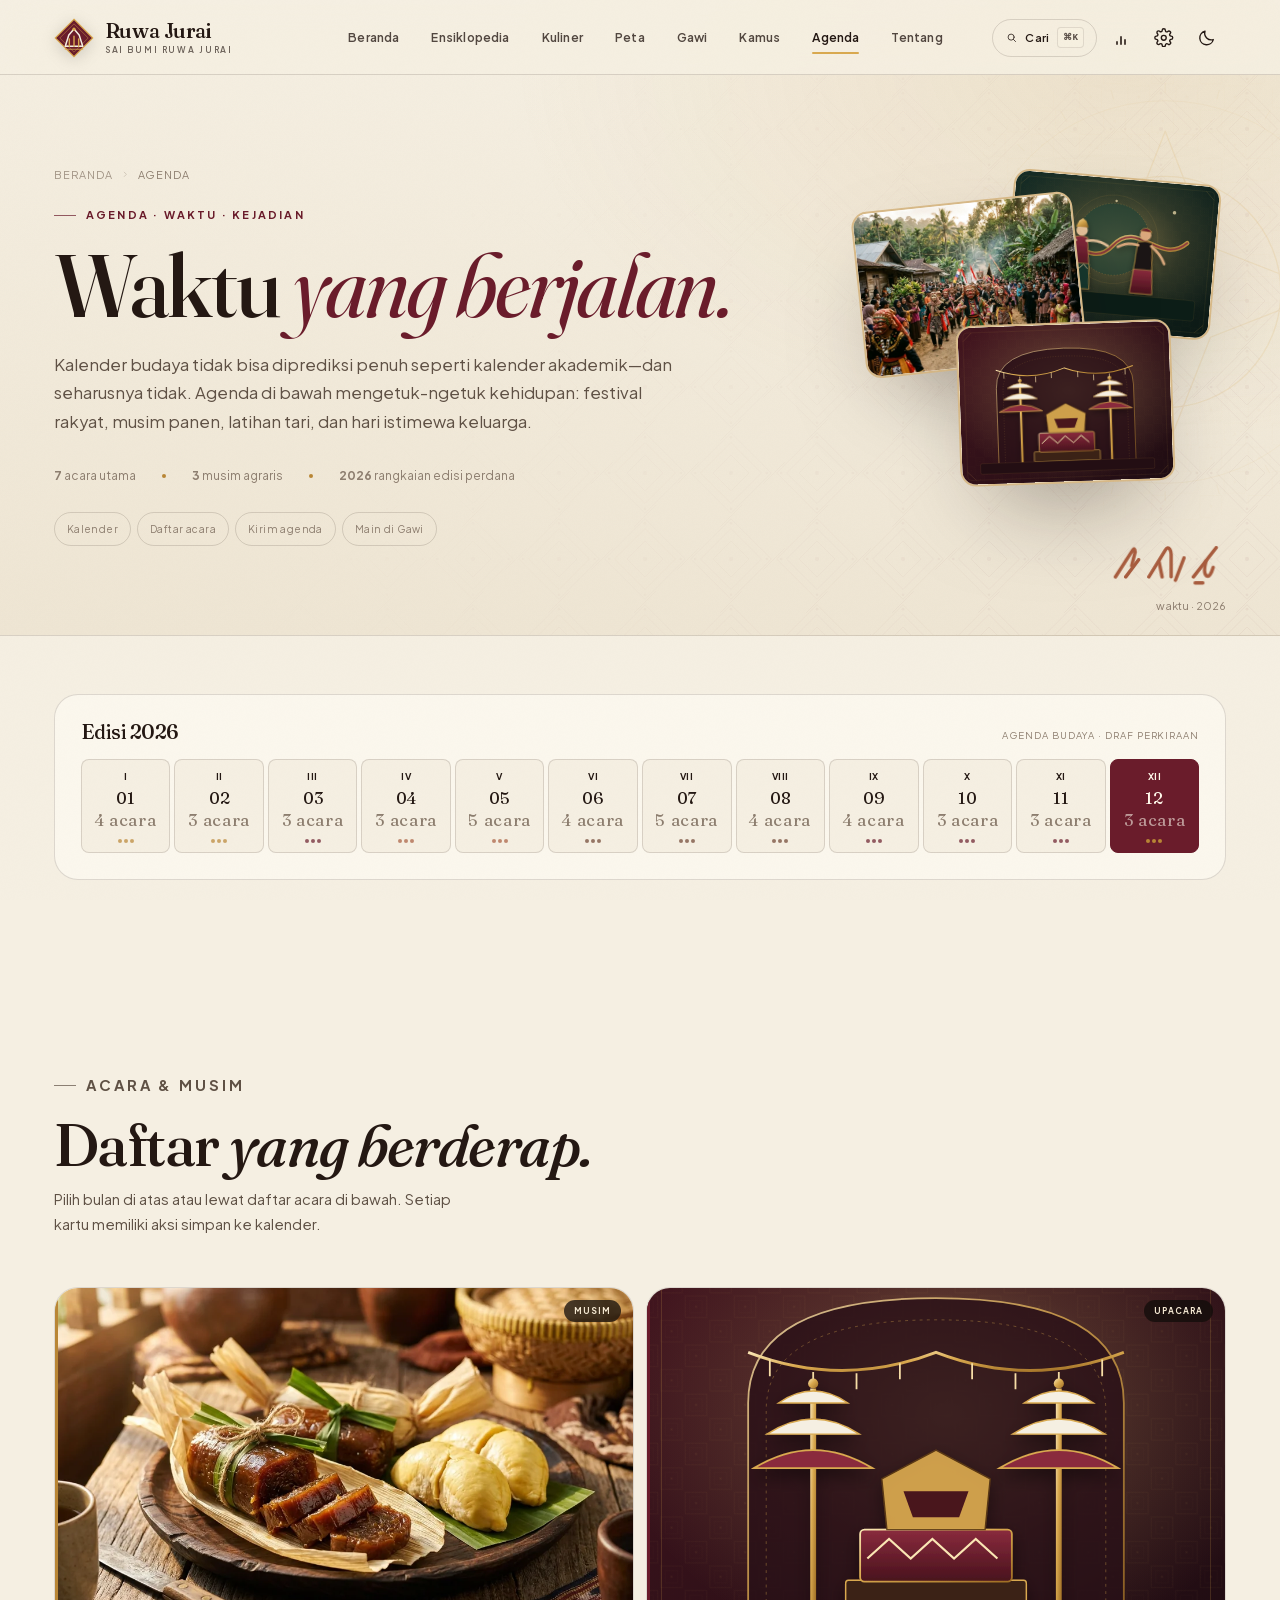
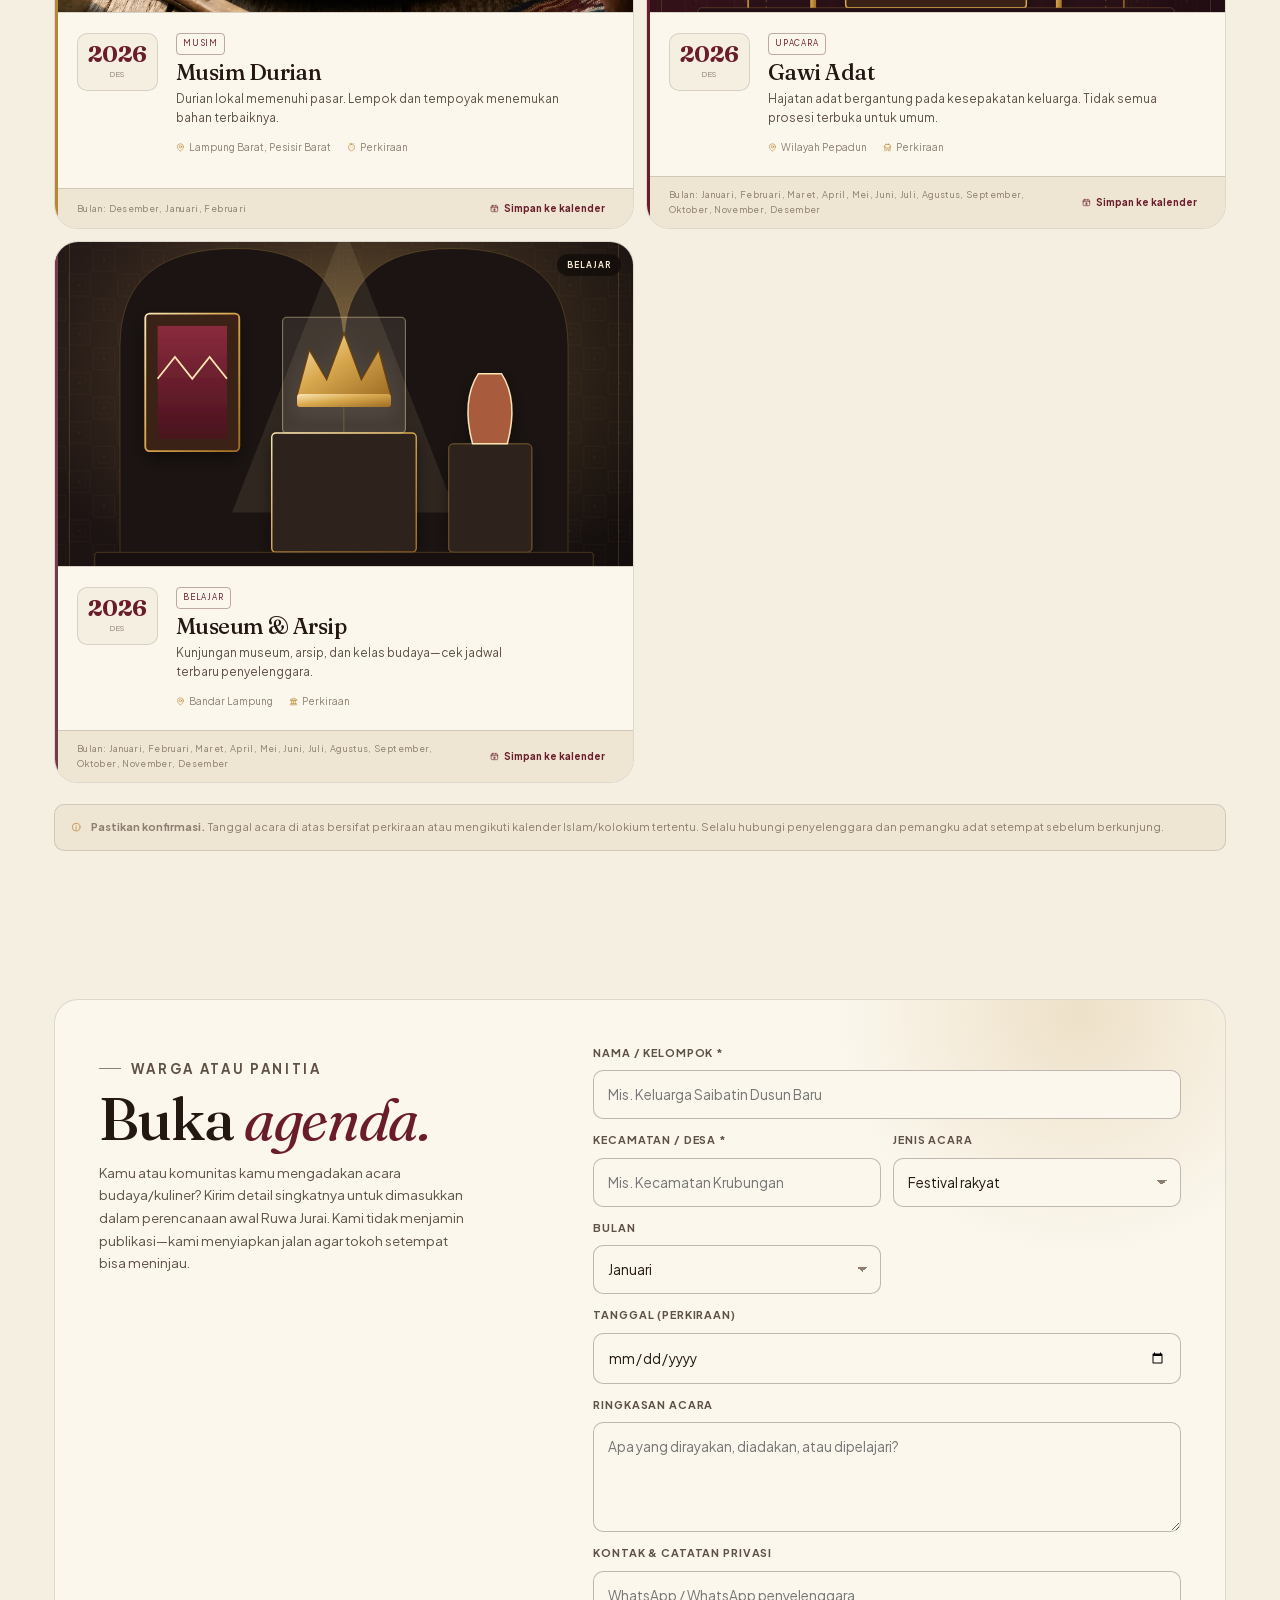
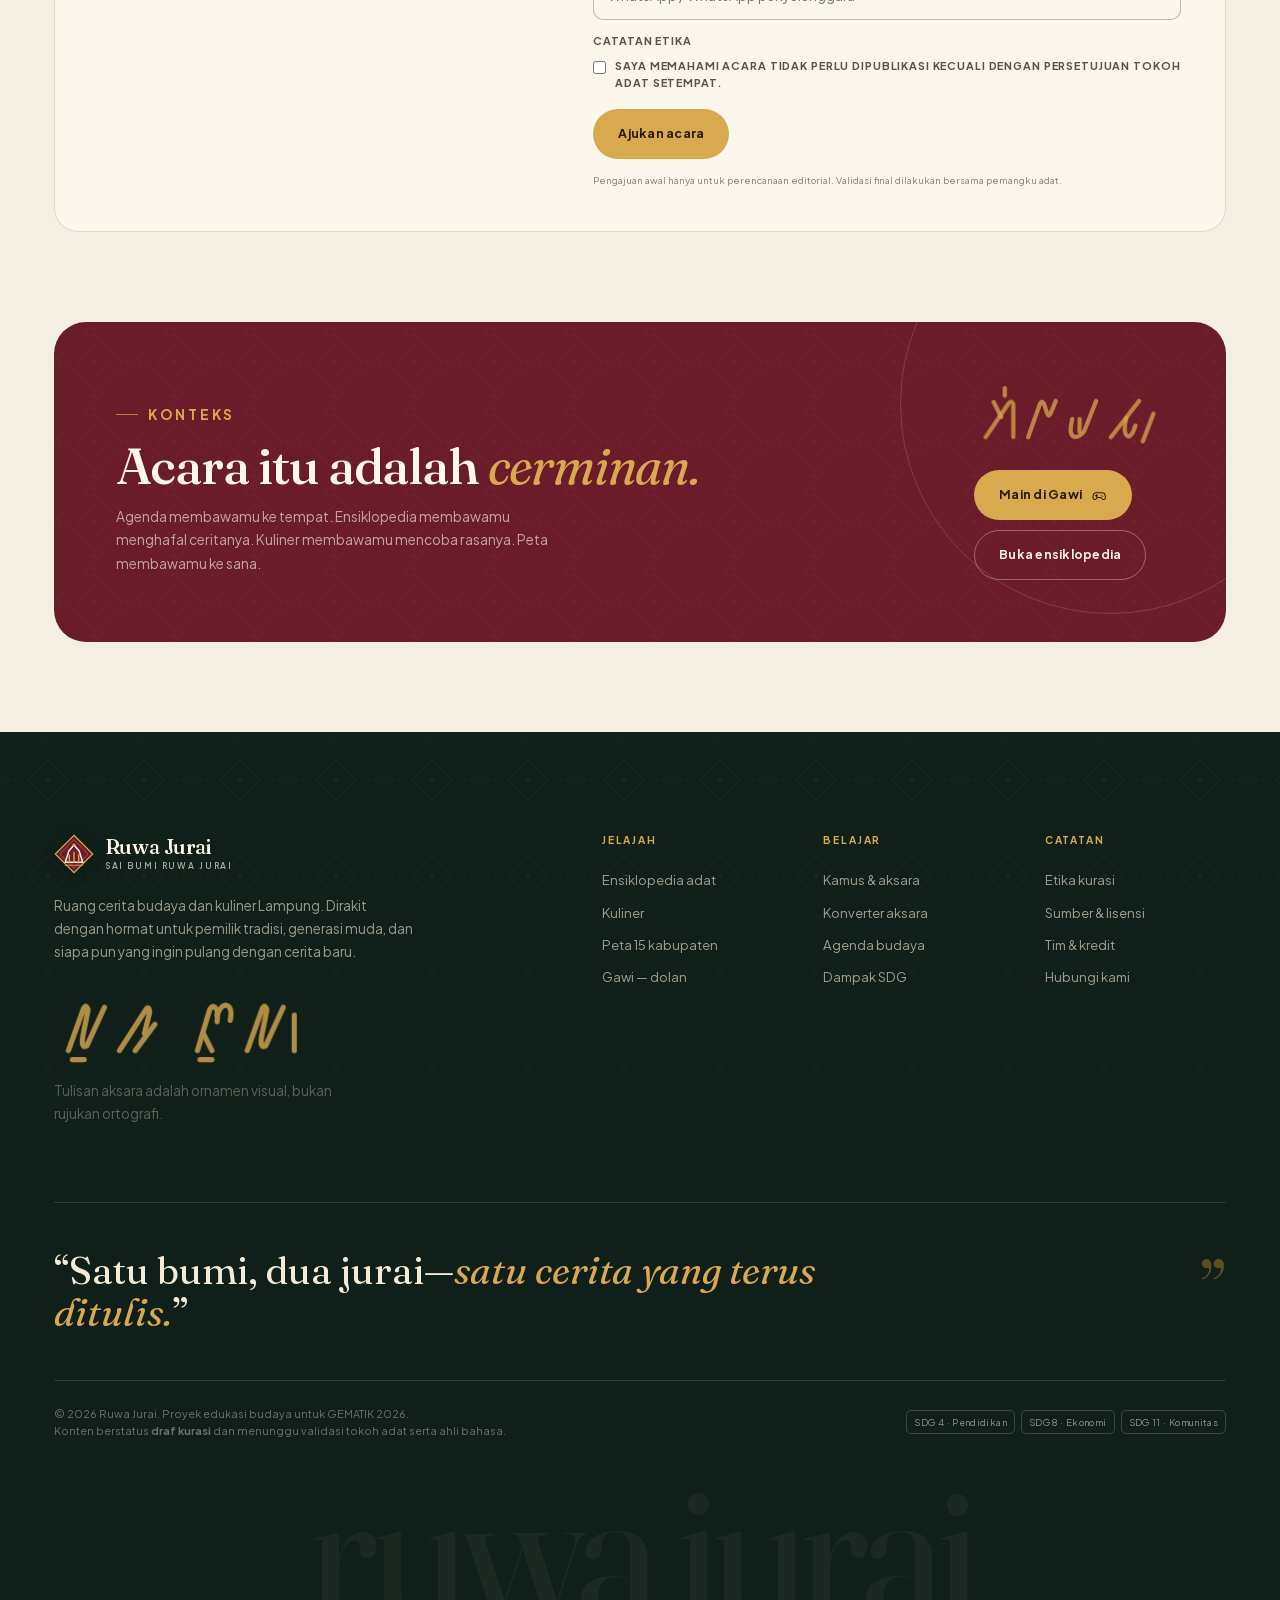
==== commit a0f9c31b: "perbikan ui dan animasi interkatip" ====
--- a/agenda.html
+++ b/agenda.html
@@ -59,6 +59,11 @@
         </div>
       </div>
       <div class="page-hero__art" data-ornament="drum" aria-hidden="true"></div>
+      <div class="page-hero__mosaic" aria-hidden="true">
+        <figure class="hero-polaroid hero-polaroid--a"><img src="assets/img/entries/sekura.webp" alt="" loading="eager"></figure>
+        <figure class="hero-polaroid hero-polaroid--b"><img src="assets/img/entries/nyambai.svg" alt="" loading="eager"></figure>
+        <figure class="hero-polaroid hero-polaroid--c"><img src="assets/img/entries/begawi.svg" alt="" loading="eager"></figure>
+      </div>
       <div class="page-hero__aside">
         <span class="aksara-wrap" data-aksara="waktu" data-aksara-decor aria-hidden="true" style="width:120px;color:var(--clay)"></span>
         <span>waktu · 2026</span>
--- a/assets/css/base.css
+++ b/assets/css/base.css
@@ -145,7 +145,7 @@
 
 *, *::before, *::after { box-sizing: border-box; }
 * { margin: 0; }
-html { scroll-behavior: smooth; -webkit-text-size-adjust: 100%; }
+html { scroll-behavior: smooth; -webkit-text-size-adjust: 100%; overflow-x: clip; }
 body {
   min-height: 100vh;
   background: var(--bg);
--- a/assets/css/components.css
+++ b/assets/css/components.css
@@ -237,6 +237,7 @@
 }
 .card:hover { box-shadow: var(--shadow); border-color: color-mix(in srgb, var(--gold) 40%, var(--line)); }
 .chip {
+  position: relative; overflow: hidden;
   display: inline-flex; align-items: center; gap: 7px;
   padding: 8px 13px; border-radius: 999px;
   border: 1px solid var(--line); background: transparent;
@@ -245,11 +246,13 @@
   transition: background .2s, color .2s, border-color .2s, transform .2s;
 }
 .chip:hover { border-color: var(--line-strong); color: var(--ink); transform: translateY(-1px); }
-.chip[aria-pressed='true'], .chip.is-active {
+.chip[aria-pressed='true'], .chip.is-active, .chip.chip--active {
   background: var(--maroon); border-color: var(--maroon); color: #fff8ea;
 }
-.chip .count { opacity: .55; font-size: .63rem; margin-left: 2px; }
-html[data-theme='dark'] .chip[aria-pressed='true'] { background: var(--gold-2); border-color: var(--gold-2); color: #2a1a10; }
+.chip .count { opacity: .65; font-size: .63rem; margin-left: 2px; }
+html[data-theme='dark'] .chip[aria-pressed='true'],
+html[data-theme='dark'] .chip.is-active,
+html[data-theme='dark'] .chip.chip--active { background: var(--gold-2); border-color: var(--gold-2); color: #2a1a10; }
 .tag {
   display: inline-flex; align-items: center; gap: 5px;
   padding: 4px 9px; border-radius: 6px;
@@ -329,7 +332,7 @@
   .footer__brand { grid-column: 1 / -1; }
 }
 @media (max-width: 760px) {
-  .footer__top { grid-template-columns: 1fr 1fr; gap: 30px; }
+  .footer__top { grid-template-columns: minmax(0, 1fr) minmax(0, 1fr); gap: 30px; }
   .footer__brand { grid-column: 1 / -1; }
   .footer__quote { flex-direction: column; align-items: flex-start; gap: 16px; }
   .footer__quote .quote-mark { display: none; }
@@ -523,3 +526,59 @@
 /* page transition curtain (optional) */
 .page-curtain { position: fixed; inset: 0; z-index: 9500; background: var(--maroon-deep); transform: scaleY(0); transform-origin: bottom; pointer-events: none; }
 .page-curtain.is-active { transform: scaleY(1); transition: transform .35s var(--ease); }
+
+/* ---------- interactive animations & micro-effects ---------- */
+.btn-ripple {
+  position: absolute; border-radius: 50%; pointer-events: none;
+  background: radial-gradient(circle, rgba(255, 244, 214, .45), transparent 70%);
+  transform: scale(0); animation: btnRipple .58s var(--ease) forwards;
+}
+@keyframes btnRipple { to { transform: scale(1.6); opacity: 0; } }
+
+.spark-particle {
+  position: fixed; width: 7px; height: 7px; border-radius: 50%;
+  background: radial-gradient(circle, #fff8e2 20%, var(--gold-2) 70%, transparent 100%);
+  box-shadow: 0 0 10px rgba(217, 169, 79, .85);
+  pointer-events: none; z-index: 9600;
+  animation: sparkBurst .72s var(--ease) forwards;
+}
+@keyframes sparkBurst {
+  0% { opacity: 1; transform: translate(-50%, -50%) scale(.4); }
+  100% { opacity: 0; transform: translate(calc(-50% + var(--dx, 0px)), calc(-50% + var(--dy, 0px))) scale(1.2); }
+}
+
+.anim-in {
+  opacity: 0; transform: translateY(18px) scale(.985);
+  animation: cardRise .55s var(--ease) var(--stagger, 0ms) forwards;
+}
+@keyframes cardRise {
+  to { opacity: 1; transform: none; }
+}
+
+.is-swap { animation: panelSwap .38s var(--ease); }
+@keyframes panelSwap { from { opacity: .45; transform: translateY(6px); } to { opacity: 1; transform: none; } }
+
+.is-pop { animation: popBounce .38s var(--ease); }
+@keyframes popBounce { 40% { transform: scale(1.1); } 100% { transform: scale(1); } }
+
+.sai-svg .is-part-glow {
+  filter: drop-shadow(0 0 14px rgba(240, 202, 127, .9));
+  animation: partPulse 1.6s ease-in-out infinite;
+}
+@keyframes partPulse {
+  0%, 100% { filter: drop-shadow(0 0 10px rgba(240, 202, 127, .7)); }
+  50% { filter: drop-shadow(0 0 22px rgba(255, 240, 196, 1)); }
+}
+
+/* subtle golden cursor spotlight on interactive cards */
+.path-card, .highlight-card, .entry-card, .dish-card, .game-card, .badge-card, .route-card, .agenda-card, .ingredient-card, .taste-card, .gallery-tile, .value-card, .sdg-card {
+  will-change: transform;
+}
+.entry-card::after, .dish-card::after, .game-card::after, .agenda-card::after, .ingredient-card::after, .route-card::after {
+  content: ''; position: absolute; inset: 0; pointer-events: none; z-index: 2;
+  background: radial-gradient(280px circle at var(--mx, 50%) var(--my, 50%), rgba(217, 169, 79, .14), transparent 72%);
+  opacity: 0; transition: opacity .35s ease;
+}
+.entry-card:hover::after, .dish-card:hover::after, .game-card:hover::after, .agenda-card:hover::after, .ingredient-card:hover::after, .route-card:hover::after {
+  opacity: 1;
+}
--- a/assets/css/pages.css
+++ b/assets/css/pages.css
@@ -33,7 +33,41 @@
   z-index: 1;
   pointer-events: none;
 }
-.page-hero__art svg { width: 100%; height: auto; }
+.page-hero__art svg { width: 100%; height: auto; animation: heroOrnamentSpin 68s linear infinite; transform-origin: center; }
+@keyframes heroOrnamentSpin { to { transform: rotate(360deg); } }
+
+.page-hero__inner > * {
+  opacity: 0; transform: translateY(14px);
+  animation: heroStaggerIn .68s var(--ease) forwards;
+}
+.page-hero__inner > *:nth-child(1) { animation-delay: .04s; }
+.page-hero__inner > *:nth-child(2) { animation-delay: .1s; }
+.page-hero__inner > *:nth-child(3) { animation-delay: .16s; }
+.page-hero__inner > *:nth-child(4) { animation-delay: .22s; }
+.page-hero__inner > *:nth-child(5) { animation-delay: .28s; }
+.page-hero__inner > *:nth-child(6) { animation-delay: .34s; }
+@keyframes heroStaggerIn { to { opacity: 1; transform: none; } }
+
+/* editorial photo mosaic on interior page heroes */
+.page-hero__mosaic {
+  position: absolute; right: clamp(24px, 5vw, 90px); top: 52%; transform: translateY(-50%);
+  width: clamp(260px, 28vw, 390px); height: clamp(240px, 24vw, 330px);
+  z-index: 2; pointer-events: none;
+}
+.hero-polaroid {
+  position: absolute; margin: 0; border-radius: 16px; overflow: hidden;
+  border: 2px solid color-mix(in srgb, var(--gold) 55%, var(--surface));
+  background: var(--surface); box-shadow: var(--shadow-lg);
+  transition: transform .5s var(--ease);
+}
+.hero-polaroid img { width: 100%; height: 100%; object-fit: cover; display: block; }
+.hero-polaroid--a { width: 62%; aspect-ratio: 4/3; left: 0; top: 8%; transform: rotate(-6deg); animation: polaroidFloatA 7s ease-in-out infinite; z-index: 2; }
+.hero-polaroid--b { width: 58%; aspect-ratio: 4/3; right: 0; top: 0; transform: rotate(5deg); animation: polaroidFloatB 8.2s ease-in-out infinite; z-index: 1; }
+.hero-polaroid--c { width: 60%; aspect-ratio: 4/3; right: 12%; bottom: 0; transform: rotate(-2deg); animation: polaroidFloatC 6.6s ease-in-out infinite; z-index: 3; }
+@keyframes polaroidFloatA { 0%,100% { transform: rotate(-6deg) translateY(0); } 50% { transform: rotate(-4deg) translateY(-8px); } }
+@keyframes polaroidFloatB { 0%,100% { transform: rotate(5deg) translateY(0); } 50% { transform: rotate(7deg) translateY(-10px); } }
+@keyframes polaroidFloatC { 0%,100% { transform: rotate(-2deg) translateY(0); } 50% { transform: rotate(-1deg) translateY(-6px); } }
+@media (max-width: 1120px) { .page-hero__mosaic { display: none; } }
 .page-hero--kuliner .page-hero__art { color: var(--clay); opacity: .2; }
 .page-hero--peta .page-hero__art { color: var(--forest); opacity: .16; }
 .page-hero--gawi .page-hero__art { color: var(--gold); opacity: .22; }
@@ -52,7 +86,7 @@
 .page-hero__meta { display: flex; flex-wrap: wrap; gap: 10px 26px; margin-top: 30px; align-items: center; color: var(--ink-faint); font-size: .75rem; }
 .page-hero__meta .dot { width: 4px; height: 4px; border-radius: 50%; background: var(--gold); }
 .page-hero__aside {
-  position: absolute; right: 0; bottom: 30px; z-index: 3;
+  position: absolute; right: var(--gutter); bottom: 20px; z-index: 3;
   display: flex; flex-direction: column; align-items: flex-end; gap: 8px;
   color: var(--ink-faint); font-size: .68rem; text-align: right;
 }
@@ -87,6 +121,37 @@
 }
 .home-hero__scene { position: absolute; inset: 0; z-index: 0; overflow: hidden; }
 .home-hero__scene svg { width: 100%; height: 100%; object-fit: cover; }
+.hero-star { animation: starTwinkle 4.5s ease-in-out var(--d, 0s) infinite alternate; }
+@keyframes starTwinkle { from { opacity: .15; } to { opacity: .82; } }
+.hero-sun-ring { transform-origin: 1060px 430px; animation: spin 50s linear infinite; }
+.hero-sun-ring--slow { animation-duration: 95s; animation-direction: reverse; }
+.hero-sun-rays { transform-origin: 1060px 430px; animation: spin 120s linear infinite; }
+.hero-boat { transform-origin: 1335px 815px; animation: boatRock 5.8s ease-in-out infinite; }
+@keyframes boatRock { 0%,100% { transform: translateY(0) rotate(-1.2deg); } 50% { transform: translateY(-6px) rotate(1.4deg); } }
+.hero-scene__birds { animation: birdsGlide 12s ease-in-out infinite alternate; }
+@keyframes birdsGlide { from { transform: translateX(-10px) translateY(0); } to { transform: translateX(18px) translateY(-8px); } }
+
+.hero-sparks { position: absolute; inset: 0; z-index: 1; pointer-events: none; overflow: hidden; }
+.hero-sparks span {
+  position: absolute; bottom: -10px; width: 5px; height: 5px; border-radius: 50%;
+  background: radial-gradient(circle, #fff4cf, var(--gold-2) 65%, transparent 100%);
+  box-shadow: 0 0 12px rgba(217, 169, 79, .65);
+  opacity: 0; animation: sparkRise 11s linear infinite;
+}
+.hero-sparks span:nth-child(1) { left: 12%; animation-delay: 0s; animation-duration: 10s; }
+.hero-sparks span:nth-child(2) { left: 26%; animation-delay: 2.2s; animation-duration: 13s; width: 4px; height: 4px; }
+.hero-sparks span:nth-child(3) { left: 41%; animation-delay: 4.5s; animation-duration: 9.5s; }
+.hero-sparks span:nth-child(4) { left: 58%; animation-delay: 1.4s; animation-duration: 12s; width: 6px; height: 6px; }
+.hero-sparks span:nth-child(5) { left: 71%; animation-delay: 3.7s; animation-duration: 11s; }
+.hero-sparks span:nth-child(6) { left: 84%; animation-delay: 5.5s; animation-duration: 14s; width: 4px; height: 4px; }
+.hero-sparks span:nth-child(7) { left: 33%; animation-delay: 6.8s; animation-duration: 10.5s; }
+.hero-sparks span:nth-child(8) { left: 91%; animation-delay: 2.9s; animation-duration: 12.5s; }
+@keyframes sparkRise {
+  0% { transform: translateY(0) translateX(0) scale(.6); opacity: 0; }
+  18% { opacity: .75; }
+  80% { opacity: .55; }
+  100% { transform: translateY(-88vh) translateX(28px) scale(1.1); opacity: 0; }
+}
 .home-hero__scene::after {
   content: '';
   position: absolute; inset: 0;
@@ -146,6 +211,16 @@
 .mascot-stage__halo::after { inset: 22%; border-style: solid; opacity: .6; }
 .mascot-stage .sai-svg { position: relative; z-index: 2; width: 100%; height: auto; filter: drop-shadow(0 30px 40px rgba(0,0,0,.35)); animation: mascotFloat 7s ease-in-out infinite; }
 @keyframes mascotFloat { 0%,100% { transform: translateY(0) rotate(-.4deg); } 50% { transform: translateY(-14px) rotate(.5deg); } }
+.sai-eyes { transform-origin: 350px 334px; animation: saiBlink 5.4s ease-in-out infinite; }
+@keyframes saiBlink { 0%,46%,50%,100% { transform: scaleY(1); } 48% { transform: scaleY(.08); } }
+.sai-ear--left { transform-origin: 255px 354px; animation: earWiggleL 6.4s ease-in-out infinite; }
+.sai-ear--right { transform-origin: 445px 354px; animation: earWiggleR 6.4s ease-in-out infinite; }
+@keyframes earWiggleL { 0%,100% { transform: rotate(0deg); } 50% { transform: rotate(-3.2deg); } }
+@keyframes earWiggleR { 0%,100% { transform: rotate(0deg); } 50% { transform: rotate(3.2deg); } }
+.sai-tail { transform-origin: 493px 610px; animation: tailWag 3.4s ease-in-out infinite; }
+@keyframes tailWag { 0%,100% { transform: rotate(-2deg); } 50% { transform: rotate(4deg); } }
+.speech-bubble.is-pop { animation: bubblePop .45s var(--ease), bubbleFloat 6s .45s ease-in-out infinite; }
+@keyframes bubblePop { 0% { transform: scale(.86) rotate(2deg); opacity: .5; } 60% { transform: scale(1.06) rotate(1deg); opacity: 1; } 100% { transform: scale(1) rotate(2deg); } }
 .mascot-stage__caption {
   position: absolute; bottom: 2%; left: 50%; transform: translateX(-50%);
   z-index: 4; font-size: .58rem; letter-spacing: .22em; text-transform: uppercase;
@@ -296,6 +371,8 @@
 .path-card__tag { border: 1px solid rgba(245,239,226,.25); border-radius: 999px; padding: 5px 10px; font-size: .55rem; letter-spacing: .14em; text-transform: uppercase; color: rgba(245,239,226,.7); }
 .path-card__art { position: absolute; right: -12%; top: 20%; width: 74%; color: var(--gold-2); opacity: .26; z-index: -1; transition: transform .7s var(--ease), opacity .4s; }
 .path-card:hover .path-card__art { transform: rotate(6deg) scale(1.06); opacity: .38; }
+.path-card__photo { position: absolute; inset: 0; width: 100%; height: 100%; object-fit: cover; z-index: -2; opacity: .34; filter: saturate(.9) contrast(1.05); transition: transform .85s var(--ease), opacity .5s ease; }
+.path-card:hover .path-card__photo { transform: scale(1.08); opacity: .48; }
 .path-card__art svg { width: 100%; }
 .path-card__body { margin-top: auto; position: relative; z-index: 2; }
 .path-card h3 { font-size: clamp(2rem, 3vw, 2.9rem); line-height: .95; margin-bottom: 12px; }
@@ -330,9 +407,11 @@
 .highlight-card:nth-child(3) { background: #2f3f34; }
 .highlight-card:nth-child(4) { background: #3c2a20; }
 .highlight-card__art { position: absolute; inset: 0; z-index: -2; display: grid; place-items: center; color: rgba(245,239,226,.22); transition: transform .8s var(--ease); }
+.highlight-card__photo { position: absolute; inset: 0; width: 100%; height: 100%; object-fit: cover; z-index: -3; opacity: .78; transition: transform .85s var(--ease), opacity .45s ease; }
+.highlight-card:hover .highlight-card__photo { transform: scale(1.08); opacity: .92; }
 .highlight-card__art svg { width: 85%; height: 85%; }
 .highlight-card:hover .highlight-card__art { transform: scale(1.08) rotate(-3deg); }
-.highlight-card::before { content: ''; position: absolute; inset: 0; z-index: -1; background: linear-gradient(180deg, transparent 25%, rgba(9,19,14,.78) 100%); }
+.highlight-card::before { content: ''; position: absolute; inset: 0; z-index: -1; background: linear-gradient(180deg, rgba(9,19,14,.18) 0%, rgba(9,19,14,.55) 48%, rgba(9,19,14,.92) 100%); }
 .highlight-card__label { position: absolute; top: 22px; left: 22px; border: 1px solid rgba(245,239,226,.3); color: var(--gold-2); border-radius: 999px; padding: 5px 10px; font-size: .55rem; letter-spacing: .16em; text-transform: uppercase; }
 .highlight-card h3 { font-size: clamp(1.75rem, 2.6vw, 2.4rem); line-height: .98; }
 .highlight-card p { font-size: .78rem; color: rgba(245,239,226,.65); margin-top: 9px; line-height: 1.6; }
@@ -346,6 +425,7 @@
 
 /* ---------- mascot feature ---------- */
 .sai-feature { position: relative; overflow: clip; background: var(--forest); color: var(--cream); }
+html[data-theme='dark'] .sai-feature { background: #142c23; }
 .sai-feature::before { content: ''; position: absolute; inset: 0; background-image: var(--tapis-light); background-size: 92px; opacity: .045; }
 .sai-feature__grid { position: relative; display: grid; grid-template-columns: minmax(0, .92fr) minmax(0, 1.08fr); gap: clamp(30px, 6vw, 90px); align-items: center; }
 .sai-feature__visual { position: relative; display: flex; justify-content: center; }
@@ -384,6 +464,37 @@
 .rasa-feature::before { content: ''; position: absolute; inset: 0; background-image: var(--tapis-light); background-size: 84px; opacity: .05; }
 .rasa-feature__grid { position: relative; display: grid; grid-template-columns: minmax(0, 1fr) minmax(0, 1.05fr); gap: clamp(20px, 4vw, 60px); align-items: center; }
 .rasa-feature__art { position: relative; display: grid; place-items: center; }
+.rasa-feature__frame {
+  position: relative; width: min(500px, 100%); aspect-ratio: 4 / 3;
+  border-radius: 26px; overflow: hidden;
+  border: 1.5px solid rgba(217, 169, 79, .45);
+  box-shadow: 0 36px 70px -24px rgba(0, 0, 0, .55);
+  background: #23110c;
+}
+.rasa-feature__frame img { width: 100%; height: 100%; object-fit: cover; transition: transform .85s var(--ease); }
+.rasa-feature__frame:hover img { transform: scale(1.06); }
+.rasa-feature__frame::after { content: ''; position: absolute; inset: 0; background: linear-gradient(180deg, transparent 55%, rgba(18, 9, 6, .72) 100%); pointer-events: none; }
+.rasa-feature__chip {
+  position: absolute; left: 16px; bottom: 16px; z-index: 2;
+  padding: 6px 12px; border-radius: 999px;
+  background: rgba(16, 10, 7, .72); backdrop-filter: blur(8px);
+  border: 1px solid rgba(245, 239, 226, .22);
+  color: var(--gold-soft); font-size: .62rem; font-weight: 600; letter-spacing: .06em;
+}
+.steam-wisps { position: absolute; left: 50%; top: 14%; transform: translateX(-50%); display: flex; gap: 24px; pointer-events: none; z-index: 2; }
+.steam-wisps i {
+  width: 14px; height: 48px; border-radius: 50%;
+  background: radial-gradient(ellipse, rgba(255, 248, 234, .42), transparent 70%);
+  filter: blur(4px);
+  animation: steamRise 3.2s ease-in-out infinite;
+}
+.steam-wisps i:nth-child(2) { animation-delay: .9s; height: 58px; }
+.steam-wisps i:nth-child(3) { animation-delay: 1.8s; }
+@keyframes steamRise {
+  0% { transform: translateY(14px) scaleX(.8); opacity: 0; }
+  40% { opacity: .65; }
+  100% { transform: translateY(-34px) scaleX(1.35); opacity: 0; }
+}
 .rasa-feature__art .dish-svg { width: min(520px, 100%); filter: drop-shadow(0 40px 50px rgba(0,0,0,.3)); transition: transform .8s var(--ease); }
 .rasa-feature__art:hover .dish-svg { transform: scale(1.03) rotate(1deg); }
 .rasa-feature__art::after {
@@ -414,6 +525,8 @@
 .map-teaser__art .mini-region { fill: rgba(245,239,226,.08); stroke: rgba(217,169,79,.55); stroke-width: 1.2; transition: fill .25s, stroke .25s; cursor: pointer; }
 .map-teaser__art .mini-region:hover, .map-teaser__art .mini-region.is-active { fill: rgba(217,169,79,.35); stroke: #f0ca7f; }
 .map-teaser__art .mini-dot { fill: var(--gold-2); }
+.map-teaser__art .mini-beacon { fill: none; stroke: var(--gold-2); stroke-width: 1.8; opacity: .75; pointer-events: none; transform-box: fill-box; transform-origin: center; animation: mapBeacon 2.2s ease-out infinite; }
+@keyframes mapBeacon { 0% { transform: scale(.4); opacity: .95; } 100% { transform: scale(2.1); opacity: 0; } }
 .map-teaser .eyebrow { color: var(--gold-2); }
 .map-teaser h2 { color: #f8efdd; }
 .map-teaser h2 em { color: var(--gold-2); font-weight: 400; }
@@ -454,16 +567,23 @@
 .game-mini:hover { transform: translateY(-3px); border-color: color-mix(in srgb, var(--gold) 55%, var(--line)); background: var(--surface-2); }
 .game-mini--wide { grid-column: 1 / -1; }
 .game-mini__icon { width: 40px; height: 40px; border-radius: 11px; display: grid; place-items: center; background: color-mix(in srgb, var(--maroon) 8%, transparent); color: var(--maroon); flex: 0 0 auto; }
+.game-mini__thumb { width: 48px; height: 48px; border-radius: 11px; overflow: hidden; flex: 0 0 auto; border: 1px solid var(--line); background: var(--surface-2); }
+.game-mini__thumb img { width: 100%; height: 100%; object-fit: cover; transition: transform .45s var(--ease); }
+.game-mini:hover .game-mini__thumb img { transform: scale(1.1); }
 .game-mini__icon .icon { width: 20px; height: 20px; }
 html[data-theme='dark'] .game-mini__icon { color: var(--gold-2); background: color-mix(in srgb, var(--gold) 10%, transparent); }
 .game-mini b { display: block; font-size: .82rem; line-height: 1.25; }
 .game-mini span { display: block; font-size: .65rem; color: var(--ink-faint); margin-top: 3px; }
 .game-mini .icon { margin-left: auto; color: var(--gold); }
-@media (max-width: 860px) { .games-teaser__grid { grid-template-columns: 1fr; } .games-teaser__mascot { display: none; } }
+@media (max-width: 860px) { .games-teaser__grid { grid-template-columns: minmax(0, 1fr); } .games-teaser__mascot { display: none; } }
+@media (max-width: 560px) { .game-mini-grid { grid-template-columns: minmax(0, 1fr); } }
 
 /* ---------- agenda teaser ---------- */
 .agenda-strip { display: grid; grid-template-columns: repeat(3, 1fr); gap: 12px; }
-.agenda-mini { padding: 22px; border: 1px solid var(--line); border-radius: var(--radius-sm); background: var(--surface); display: flex; flex-direction: column; gap: 12px; min-height: 220px; transition: .3s; }
+.agenda-mini { padding: 16px 20px 20px; border: 1px solid var(--line); border-radius: var(--radius-sm); background: var(--surface); display: flex; flex-direction: column; gap: 12px; min-height: 220px; transition: .3s; overflow: hidden; }
+.agenda-mini__media { margin: -16px -20px 2px; aspect-ratio: 16 / 9; overflow: hidden; background: var(--surface-2); border-bottom: 1px solid var(--line); }
+.agenda-mini__media img { width: 100%; height: 100%; object-fit: cover; transition: transform .65s var(--ease); }
+.agenda-mini:hover .agenda-mini__media img { transform: scale(1.06); }
 .agenda-mini:hover { border-color: color-mix(in srgb, var(--gold) 55%, var(--line)); transform: translateY(-3px); box-shadow: var(--shadow); }
 .agenda-mini__date { display: flex; align-items: baseline; gap: 9px; }
 .agenda-mini__date b { font-family: var(--font-display); font-size: 1.75rem; font-weight: 500; color: var(--maroon); line-height: 1; }
@@ -493,7 +613,7 @@
 .cta-band__actions { display: flex; flex-direction: column; align-items: flex-start; gap: 10px; justify-self: end; }
 .cta-band__aksara { width: 190px; color: rgba(217,169,79,.75); margin-bottom: 8px; align-self: flex-end; }
 .cta-band__aksara svg { width: 100%; }
-@media (max-width: 760px) { .cta-band { grid-template-columns: 1fr; } .cta-band__actions { justify-self: start; } .cta-band__aksara { align-self: flex-start; } }
+@media (max-width: 760px) { .cta-band { grid-template-columns: minmax(0, 1fr); } .cta-band__actions { justify-self: start; } .cta-band__aksara { align-self: flex-start; width: min(190px, 100%); } }
 
 /* ---------- misc home ---------- */
 .home-intro { position: relative; }
--- a/assets/css/interior.css
+++ b/assets/css/interior.css
@@ -12,7 +12,7 @@
   padding: 12px 14px;
   background: color-mix(in srgb, var(--bg) 88%, transparent);
   border: 1px solid var(--line);
-  border-radius: 999px;
+  border-radius: 26px;
   backdrop-filter: blur(14px);
 }
 .toolbar.is-sticky { position: sticky; top: calc(var(--header-h) + 10px); z-index: 60; box-shadow: var(--shadow-sm); }
@@ -25,9 +25,9 @@
 .toolbar__clear { width: 26px; height: 26px; border-radius: 50%; display: none; place-items: center; color: var(--ink-faint); border: 1px solid var(--line); }
 .toolbar__clear.is-visible { display: grid; }
 .toolbar__divider { width: 1px; height: 26px; background: var(--line); flex: 0 0 auto; }
-.filter-chips { display: flex; align-items: center; gap: 6px; overflow-x: auto; scrollbar-width: none; padding-block: 2px; }
+.filter-chips { display: flex; align-items: center; gap: 6px; overflow-x: auto; scrollbar-width: none; padding-block: 2px; min-width: 0; flex: 1 1 320px; }
 .filter-chips::-webkit-scrollbar { display: none; }
-.filter-chips .chip { white-space: nowrap; }
+.filter-chips .chip { white-space: nowrap; flex-shrink: 0; }
 .result-count {
   font-size: .67rem; letter-spacing: .06em; text-transform: uppercase; color: var(--ink-faint);
   display: inline-flex; align-items: center; gap: 7px; white-space: nowrap;
@@ -60,23 +60,26 @@
 }
 .entry-card:hover { transform: translateY(-5px); box-shadow: var(--shadow); border-color: color-mix(in srgb, var(--gold) 50%, var(--line)); }
 .entry-card__art {
-  position: relative; height: clamp(150px, 15vw, 200px);
+  position: relative; aspect-ratio: 4 / 3;
   background:
     radial-gradient(circle at 68% 20%, color-mix(in srgb, var(--accent, var(--maroon)) 22%, transparent), transparent 58%),
     linear-gradient(140deg, color-mix(in srgb, var(--accent, var(--maroon)) 9%, var(--surface-2)), var(--surface-2));
   overflow: hidden;
   border-bottom: 1px solid var(--line);
 }
-.entry-card__art::before { content: ''; position: absolute; inset: 0; background-image: var(--tapis); background-size: 58px; opacity: .08; }
-.entry-card__art svg { position: absolute; right: -8%; bottom: -22%; width: 79%; height: 145%; color: var(--accent, var(--maroon)); opacity: .5; transition: transform .7s var(--ease); }
+.entry-card__art::before { content: ''; position: absolute; inset: 0; background-image: var(--tapis); background-size: 58px; opacity: .08; z-index: 0; }
+.entry-card__art::after { content: ''; position: absolute; inset: 0; background: linear-gradient(180deg, rgba(14, 10, 8, .35) 0%, transparent 45%, rgba(14, 10, 8, .32) 100%); pointer-events: none; z-index: 1; }
+.entry-card__img { position: relative; z-index: 1; width: 100%; height: 100%; object-fit: cover; transition: transform .75s var(--ease); }
+.entry-card:hover .entry-card__img { transform: scale(1.065); }
+.entry-card__art svg { position: absolute; right: -8%; bottom: -22%; width: 79%; height: 145%; color: var(--accent, var(--maroon)); opacity: .2; transition: transform .7s var(--ease); z-index: 1; pointer-events: none; }
 .entry-card:hover .entry-card__art svg { transform: rotate(4deg) scale(1.05); }
 .entry-card__cat {
-  position: absolute; top: 14px; left: 14px;
-  background: color-mix(in srgb, var(--surface) 86%, transparent);
+  position: absolute; top: 14px; left: 14px; z-index: 2;
+  background: color-mix(in srgb, var(--surface) 90%, transparent);
   backdrop-filter: blur(8px);
   border: 1px solid var(--line); border-radius: 999px;
   padding: 5px 10px; font-size: .56rem; font-weight: 700; letter-spacing: .1em; text-transform: uppercase;
-  color: var(--ink-soft);
+  color: var(--ink);
 }
 .entry-card__bookmark {
   position: absolute; top: 12px; right: 12px; z-index: 3;
@@ -106,7 +109,7 @@
 
 .entry-grid.is-list { grid-template-columns: 1fr; gap: 10px; }
 .entry-grid.is-list .entry-card { flex-direction: row; align-items: stretch; border-radius: var(--radius-sm); }
-.entry-grid.is-list .entry-card__art { flex: 0 0 clamp(140px, 18vw, 220px); height: auto; border-bottom: 0; border-right: 1px solid var(--line); }
+.entry-grid.is-list .entry-card__art { flex: 0 0 clamp(140px, 18vw, 220px); height: auto; aspect-ratio: auto; min-height: 150px; border-bottom: 0; border-right: 1px solid var(--line); }
 .entry-grid.is-list .entry-card__art svg { width: 100%; height: 120%; right: -25%; bottom: -10%; }
 .entry-grid.is-list .entry-card__body { display: grid; grid-template-columns: 1fr auto; gap: 0 24px; align-items: center; }
 .entry-grid.is-list .entry-card__main { grid-row: 1 / span 3; }
@@ -136,9 +139,18 @@
   overflow: hidden;
 }
 .detail-hero::before { content: ''; position: absolute; inset: 0; background-image: var(--tapis); background-size: 66px; opacity: .07; mask-image: linear-gradient(110deg, transparent 40%, #000); }
-.detail-hero__art { position: absolute; right: -4%; bottom: -18%; width: 34%; max-width: 330px; color: var(--accent, var(--maroon)); opacity: .22; }
+.detail-hero__photo {
+  position: absolute; right: clamp(18px, 3vw, 44px); top: 50%; transform: translateY(-50%);
+  width: clamp(200px, 26vw, 320px); aspect-ratio: 4 / 3; border-radius: 18px; overflow: hidden;
+  border: 1.5px solid color-mix(in srgb, var(--gold) 50%, var(--line));
+  box-shadow: var(--shadow-lg); z-index: 1;
+}
+.detail-hero__photo img { width: 100%; height: 100%; object-fit: cover; transition: transform .7s var(--ease); }
+.detail-hero:hover .detail-hero__photo img { transform: scale(1.05); }
+.detail-hero__art { position: absolute; right: -4%; bottom: -18%; width: 34%; max-width: 330px; color: var(--accent, var(--maroon)); opacity: .14; pointer-events: none; }
 .detail-hero__art svg { width: 100%; }
-.detail-hero__inner { position: relative; z-index: 2; max-width: 760px; }
+.detail-hero__inner { position: relative; z-index: 2; max-width: min(640px, 100%); }
+@media (max-width: 900px) { .detail-hero__photo { position: relative; right: auto; top: auto; transform: none; width: 100%; max-width: 440px; margin-bottom: 20px; } }
 .detail-hero__eyebrow { display: flex; flex-wrap: wrap; gap: 8px; align-items: center; margin-bottom: 12px; }
 .detail-title { font-size: clamp(2.4rem, 4.8vw, 4.4rem); line-height: .94; }
 .detail-sub { font-family: var(--font-display); font-size: clamp(1rem, 1.6vw, 1.35rem); font-style: italic; color: var(--ink-soft); margin-top: 8px; line-height: 1.25; }
@@ -224,7 +236,9 @@
   border: 1px solid var(--line); border-radius: var(--radius);
   background: var(--surface); overflow: hidden;
 }
-.kuliner-hero__art { position: relative; align-self: stretch; min-height: 300px; background: radial-gradient(circle at 50% 45%, #e7d1ab, #c7a872); display: grid; place-items: center; }
+.kuliner-hero__art { position: relative; align-self: stretch; min-height: 300px; background: radial-gradient(circle at 50% 45%, #e7d1ab, #c7a872); display: grid; place-items: center; overflow: hidden; }
+.kuliner-hero__img { width: 100%; height: 100%; object-fit: cover; transition: transform .8s var(--ease); }
+.kuliner-hero__featured:hover .kuliner-hero__img { transform: scale(1.05); }
 .kuliner-hero__art .dish-svg { width: 96%; }
 .kuliner-hero__copy { padding: clamp(22px, 3vw, 40px) clamp(22px, 3.4vw, 44px) clamp(22px, 3vw, 40px) 0; }
 .kuliner-hero__copy .eyebrow { margin-bottom: 10px; }
@@ -248,8 +262,9 @@
 }
 .dish-card:hover { transform: translateY(-5px); box-shadow: var(--shadow); border-color: color-mix(in srgb, var(--clay) 45%, var(--line)); }
 .dish-card__art { position: relative; aspect-ratio: 4 / 3; overflow: hidden; background: #e7d4b6; }
-.dish-card__art .dish-svg { width: 100%; height: 100%; transition: transform .7s var(--ease); }
-.dish-card:hover .dish-card__art .dish-svg { transform: scale(1.045); }
+.dish-card__art .dish-svg, .dish-card__art .dish-img { width: 100%; height: 100%; object-fit: cover; transition: transform .7s var(--ease); }
+.dish-card:hover .dish-card__art .dish-svg, .dish-card:hover .dish-card__art .dish-img { transform: scale(1.06); }
+.dish-detail__art .dish-img { width: 100%; aspect-ratio: 4 / 3; object-fit: cover; display: block; }
 .dish-card__type { position: absolute; top: 13px; left: 13px; background: rgba(36,24,19,.82); color: #f6ead4; border-radius: 999px; padding: 5px 10px; font-size: .54rem; font-weight: 700; letter-spacing: .12em; text-transform: uppercase; backdrop-filter: blur(6px); }
 .dish-card__spice { position: absolute; top: 13px; right: 13px; display: flex; gap: 3px; padding: 7px 8px; border-radius: 999px; background: rgba(36,24,19,.72); backdrop-filter: blur(6px); }
 .dish-card__spice i { width: 5px; height: 5px; border-radius: 50%; background: rgba(245,239,226,.25); }
@@ -269,9 +284,13 @@
 
 .ingredient-section { background: var(--bg-deep); border-top: 1px solid var(--line); }
 .ingredient-grid { display: grid; grid-template-columns: repeat(4, 1fr); gap: 12px; }
-.ingredient-card { padding: 20px; border: 1px solid var(--line); border-radius: var(--radius-sm); background: var(--surface); transition: .3s; position: relative; overflow: hidden; }
-.ingredient-card:hover { transform: translateY(-3px); border-color: color-mix(in srgb, var(--gold) 55%, var(--line)); }
-.ingredient-card__icon { width: 44px; height: 44px; border-radius: 12px; display: grid; place-items: center; background: color-mix(in srgb, var(--gold) 14%, transparent); color: var(--maroon); margin-bottom: 14px; }
+.ingredient-card { padding: 0; border: 1px solid var(--line); border-radius: var(--radius-sm); background: var(--surface); transition: .3s; position: relative; overflow: hidden; display: flex; flex-direction: column; }
+.ingredient-card:hover { transform: translateY(-3px); border-color: color-mix(in srgb, var(--gold) 55%, var(--line)); box-shadow: var(--shadow); }
+.ingredient-card__media { aspect-ratio: 4 / 3; overflow: hidden; background: #1c2f23; border-bottom: 1px solid var(--line); }
+.ingredient-card__media img { width: 100%; height: 100%; object-fit: cover; transition: transform .7s var(--ease); }
+.ingredient-card:hover .ingredient-card__media img { transform: scale(1.06); }
+.ingredient-card__body { padding: 18px 20px 20px; display: flex; flex-direction: column; flex: 1; }
+.ingredient-card__icon { width: 44px; height: 44px; border-radius: 12px; display: grid; place-items: center; background: color-mix(in srgb, var(--gold) 14%, transparent); color: var(--maroon); margin: 18px 20px 0; }
 html[data-theme='dark'] .ingredient-card__icon { color: var(--gold-2); }
 .ingredient-card h4 { font-size: 1.12rem; }
 .ingredient-card__latin { font-size: .62rem; font-style: italic; color: var(--ink-faint); margin-top: 3px; }
@@ -284,7 +303,10 @@
 
 .taste-section { position: relative; overflow: clip; }
 .taste-grid { display: grid; grid-template-columns: repeat(3, 1fr); gap: 12px; }
-.taste-card { border: 1px solid var(--line); border-radius: var(--radius-sm); padding: 22px; background: var(--surface); }
+.taste-card { border: 1px solid var(--line); border-radius: var(--radius-sm); padding: 22px; background: var(--surface); position: relative; cursor: pointer; transition: transform .35s var(--ease), border-color .25s, box-shadow .35s; }
+.taste-card:hover { border-color: color-mix(in srgb, var(--gold) 50%, var(--line)); box-shadow: var(--shadow); }
+.taste-card__head { display: flex; align-items: center; gap: 12px; }
+.taste-card__thumb { width: 52px; height: 52px; border-radius: 12px; object-fit: cover; border: 1px solid var(--line); flex: 0 0 auto; }
 .taste-card h3 { font-size: 1.35rem; }
 .taste-card__origin { font-size: .58rem; letter-spacing: .12em; text-transform: uppercase; color: var(--ink-faint); margin-top: 4px; }
 .taste-card .flavor-bars { margin-top: 16px; }
@@ -356,7 +378,7 @@
   display: flex; align-items: center; gap: 8px; padding: 8px 12px;
   background: rgba(11,27,21,.72); border: 1px solid rgba(245,239,226,.16);
   border-radius: 999px; color: rgba(245,239,226,.75); backdrop-filter: blur(10px);
-  min-width: 170px;
+  min-width: min(235px, 60vw);
 }
 .map-search input { background: transparent; border: 0; outline: none; font-size: .72rem; color: #f5efe2; width: 100%; }
 .map-search input::placeholder { color: rgba(245,239,226,.42); }
@@ -386,6 +408,9 @@
 .map-svg .region-label.is-active { fill: #ffe8b0; opacity: 1; font-weight: 700; }
 .map-svg .capital-dot { fill: #e9c77a; opacity: .8; }
 .map-svg .capital-ring { fill: none; stroke: rgba(233,199,122,.4); stroke-width: 1; }
+.map-svg .map-beacon { fill: none; stroke: #ffe8b0; stroke-width: 2; opacity: 0; pointer-events: none; transform-box: fill-box; transform-origin: center; }
+.map-svg .map-beacon.is-active { opacity: .85; animation: fullMapBeacon 2.2s ease-out infinite; }
+@keyframes fullMapBeacon { 0% { transform: scale(.35); opacity: .95; } 100% { transform: scale(2.4); opacity: 0; } }
 .map-legend { position: absolute; left: 16px; bottom: 16px; z-index: 4; display: flex; gap: 10px; flex-wrap: wrap; padding: 8px 11px; border-radius: 8px; background: rgba(11,27,21,.65); border: 1px solid rgba(245,239,226,.12); backdrop-filter: blur(8px); }
 .map-legend span { display: flex; align-items: center; gap: 5px; font-size: .55rem; letter-spacing: .04em; color: rgba(245,239,226,.55); }
 .map-legend i { width: 8px; height: 8px; border-radius: 2px; }
@@ -411,6 +436,11 @@
 .region-info__head h2 { font-size: clamp(1.9rem, 3vw, 2.6rem); margin-top: 5px; }
 .region-info__head p { font-size: .69rem; color: var(--ink-faint); margin-top: 4px; display: flex; align-items: center; gap: 5px; }
 .region-info__head p .icon { width: .95em; height: .95em; color: var(--gold); }
+.region-info__gallery { display: grid; grid-template-columns: 1fr 1fr; gap: 8px; padding: 14px 22px 0; }
+.region-thumb { position: relative; aspect-ratio: 16 / 10; border-radius: 10px; overflow: hidden; border: 1px solid var(--line); display: block; }
+.region-thumb img { width: 100%; height: 100%; object-fit: cover; transition: transform .55s var(--ease); }
+.region-thumb:hover img { transform: scale(1.08); }
+.region-thumb span { position: absolute; inset: auto 0 0 0; padding: 14px 8px 6px; background: linear-gradient(180deg, transparent, rgba(12, 8, 6, .84)); color: #fff8ea; font-size: .56rem; font-weight: 700; letter-spacing: .04em; white-space: nowrap; overflow: hidden; text-overflow: ellipsis; }
 .region-info__body { padding: 18px 22px 22px; display: flex; flex-direction: column; flex: 1; gap: 14px; }
 .region-info__title { font-family: var(--font-display); font-size: 1.2rem; color: var(--maroon); line-height: 1.15; }
 html[data-theme='dark'] .region-info__title { color: var(--gold-2); }
@@ -457,8 +487,15 @@
 }
 .route-section { background: var(--bg-deep); border-top: 1px solid var(--line); }
 .route-grid { display: grid; grid-template-columns: repeat(3, 1fr); gap: 12px; }
-.route-card { border: 1px solid var(--line); border-radius: var(--radius); background: var(--surface); padding: 24px; position: relative; overflow: hidden; transition: .3s; }
-.route-card:hover { transform: translateY(-3px); border-color: color-mix(in srgb, var(--gold) 50%, var(--line)); }
+.route-card { border: 1px solid var(--line); border-radius: var(--radius); background: var(--surface); padding: 0; position: relative; overflow: hidden; transition: .3s; display: flex; flex-direction: column; }
+.route-card:hover { transform: translateY(-3px); border-color: color-mix(in srgb, var(--gold) 50%, var(--line)); box-shadow: var(--shadow); }
+.route-card__media { aspect-ratio: 16 / 10; overflow: hidden; border-bottom: 1px solid var(--line); background: #132820; }
+.route-card__media img { width: 100%; height: 100%; object-fit: cover; transition: transform .7s var(--ease); }
+.route-card:hover .route-card__media img { transform: scale(1.06); }
+.route-card__body { padding: 22px 24px 24px; display: flex; flex-direction: column; flex: 1; }
+.route-stop { text-align: left; font-size: inherit; color: inherit; transition: color .2s, transform .2s; padding: 1px 0; }
+.route-stop:hover { color: var(--maroon); transform: translateX(3px); }
+html[data-theme='dark'] .route-stop:hover { color: var(--gold-2); }
 .route-card__no { font-family: var(--font-display); font-size: 2.2rem; color: color-mix(in srgb, var(--gold) 50%, transparent); line-height: 1; }
 .route-card h3 { font-size: 1.4rem; margin-top: 8px; }
 .route-card p { font-size: .74rem; line-height: 1.6; color: var(--ink-soft); margin-top: 6px; }
@@ -474,16 +511,19 @@
   padding: clamp(26px, 4vw, 48px);
   display: grid; grid-template-columns: minmax(0, 1fr) minmax(0, 1fr); gap: clamp(20px, 4vw, 50px); align-items: center;
 }
+html[data-theme='dark'] .aksara-feature { background: #2c1018; }
 .aksara-feature::before { content: ''; position: absolute; inset: 0; background-image: var(--tapis-light); background-size: 74px; opacity: .06; }
 .aksara-feature__copy { position: relative; }
 .aksara-feature .eyebrow { color: var(--gold-2); }
 .aksara-feature h2 { color: #fff8ea; margin-top: 12px; }
 .aksara-feature h2 em { color: var(--gold-2); font-weight: 400; }
 .aksara-feature p { font-size: .82rem; line-height: 1.7; color: rgba(245,239,226,.62); margin-top: 14px; max-width: 42ch; }
-.aksara-feature__showcase { position: relative; text-align: center; }
-.aksara-feature__showcase .aksara-wrap { color: var(--gold-2); filter: drop-shadow(0 10px 20px rgba(0,0,0,.3)); }
-.aksara-feature__showcase .aksara-wrap svg { width: 100%; max-width: 380px; margin-inline: auto; }
-.aksara-feature__showcase small { display: block; font-size: .57rem; letter-spacing: .2em; text-transform: uppercase; color: rgba(245,239,226,.35); margin-top: 12px; }
+.aksara-feature__showcase { position: relative; text-align: center; display: flex; flex-direction: column; align-items: center; gap: 12px; }
+.aksara-feature__card { width: min(320px, 90%); aspect-ratio: 4 / 3; object-fit: cover; border-radius: 16px; border: 1px solid rgba(217,169,79,.45); box-shadow: var(--shadow-lg); transition: transform .5s var(--ease); }
+.aksara-feature:hover .aksara-feature__card { transform: scale(1.03) rotate(-1deg); }
+.aksara-feature__showcase .aksara-wrap { color: var(--gold-2); filter: drop-shadow(0 10px 20px rgba(0,0,0,.3)); width: 100%; }
+.aksara-feature__showcase .aksara-wrap svg { width: 100%; max-width: 340px; margin-inline: auto; }
+.aksara-feature__showcase small { display: block; font-size: .57rem; letter-spacing: .2em; text-transform: uppercase; color: rgba(245,239,226,.35); margin-top: 2px; }
 @media (max-width: 800px) { .aksara-feature { grid-template-columns: 1fr; } .aksara-feature__showcase { order: 2; } }
 
 .converter { display: grid; grid-template-columns: 1fr 1fr; gap: 0; border: 1px solid var(--line); border-radius: var(--radius); overflow: hidden; background: var(--surface); }
@@ -526,6 +566,16 @@
 .glyph-card__label { font-size: .68rem; font-weight: 700; margin-top: 4px; }
 .glyph-card__note { font-size: .5rem; color: var(--ink-faint); letter-spacing: .04em; text-transform: uppercase; margin-top: 1px; }
 .glyph-card.is-mark svg { height: 46px; }
+.glyph-modal { text-align: center; padding: 28px 14px 10px; }
+.glyph-modal__canvas {
+  width: min(260px, 80%); margin: 18px auto 12px; padding: 22px;
+  border-radius: 18px; background: var(--surface-2); border: 1px solid var(--line);
+  color: var(--maroon);
+}
+html[data-theme='dark'] .glyph-modal__canvas { color: var(--gold-2); }
+.glyph-modal__canvas svg { width: 100%; max-height: 120px; margin-inline: auto; }
+.glyph-modal h3 { font-size: 1.65rem; }
+.glyph-modal p { font-size: .82rem; color: var(--ink-soft); margin-top: 6px; max-width: 40ch; margin-inline: auto; }
 .glyph-hint { font-size: .65rem; color: var(--ink-faint); }
 .glyph-hint .icon { width: .9em; height: .9em; display: inline-block; vertical-align: -0.1em; color: var(--gold); }
 @media (max-width: 560px) { .glyph-grid { grid-template-columns: repeat(4, 1fr); } .glyph-card svg { height: 46px; } .glyph-card__label { font-size: .6rem; } }
@@ -585,7 +635,11 @@
 .agenda-grid { display: grid; grid-template-columns: repeat(2, 1fr); gap: 12px; }
 .agenda-card { position: relative; border: 1px solid var(--line); border-radius: var(--radius); overflow: hidden; background: var(--surface); display: flex; flex-direction: column; transition: .3s; }
 .agenda-card:hover { border-color: color-mix(in srgb, var(--gold) 50%, var(--line)); box-shadow: var(--shadow); transform: translateY(-3px); }
-.agenda-card::before { content: ''; position: absolute; left: 0; top: 0; bottom: 0; width: 3px; background: var(--event-color, var(--gold)); }
+.agenda-card__media { position: relative; aspect-ratio: 16 / 9; overflow: hidden; border-bottom: 1px solid var(--line); background: var(--surface-2); }
+.agenda-card__media img { width: 100%; height: 100%; object-fit: cover; transition: transform .7s var(--ease); }
+.agenda-card:hover .agenda-card__media img { transform: scale(1.06); }
+.agenda-card__badge { position: absolute; top: 12px; right: 12px; padding: 4px 10px; border-radius: 999px; background: rgba(16, 12, 10, .75); color: #f6ead4; font-size: .52rem; font-weight: 700; letter-spacing: .12em; text-transform: uppercase; backdrop-filter: blur(6px); }
+.agenda-card::before { content: ''; position: absolute; left: 0; top: 0; bottom: 0; width: 3px; background: var(--event-color, var(--gold)); z-index: 2; }
 .agenda-card__body { padding: 20px 22px; display: flex; gap: 18px; align-items: flex-start; }
 .agenda-date { flex: 0 0 auto; text-align: center; border: 1px solid var(--line); border-radius: 10px; padding: 8px 10px; min-width: 60px; background: var(--bg); }
 .agenda-date b { display: block; font-family: var(--font-display); font-size: 1.45rem; line-height: 1; color: var(--maroon); }
@@ -602,7 +656,7 @@
 .agenda-main__meta .icon { width: .9em; height: .9em; color: var(--gold); }
 .agenda-card__foot { padding: 10px 22px; border-top: 1px solid var(--line); display: flex; justify-content: space-between; align-items: center; gap: 10px; background: var(--bg-deep); margin-top: auto; }
 .agenda-card__foot .tiny { color: var(--ink-faint); font-size: .57rem; letter-spacing: .04em; }
-.agenda-card__foot button { display: inline-flex; align-items: center; gap: 5px; font-size: .61rem; font-weight: 700; color: var(--maroon); }
+.agenda-card__foot button { display: inline-flex; align-items: center; gap: 5px; font-size: .61rem; font-weight: 700; color: var(--maroon); white-space: nowrap; flex: 0 0 auto; }
 html[data-theme='dark'] .agenda-card__foot button { color: var(--gold-2); }
 .agenda-card__foot button .icon { width: .9em; height: .9em; }
 @media (max-width: 760px) { .agenda-grid { grid-template-columns: 1fr; } }
@@ -628,6 +682,7 @@
 
 /* ---------- tentang ---------- */
 .manifesto { position: relative; overflow: clip; background: var(--forest); color: #f8efdd; }
+html[data-theme='dark'] .manifesto { background: #142c23; }
 .manifesto::before { content: ''; position: absolute; inset: 0; background-image: var(--tapis-light); background-size: 84px; opacity: .05; }
 .manifesto__inner { position: relative; display: grid; grid-template-columns: minmax(0, .55fr) minmax(0, 1.45fr); gap: clamp(24px, 5vw, 80px); align-items: start; }
 .manifesto__label { position: sticky; top: calc(var(--header-h) + 30px); }
@@ -664,8 +719,29 @@
 .anatomy__ring { position: absolute; inset: 5% 10%; border: 1px dashed var(--line-strong); border-radius: 50%; }
 .anatomy__ring::before { content: ''; position: absolute; inset: 14%; border: 1px solid var(--line); border-radius: 50%; }
 .anatomy__list { border-top: 1px solid var(--line); }
-.anatomy__item { display: grid; grid-template-columns: 34px 1fr; gap: 12px; padding: 16px 0; border-bottom: 1px solid var(--line); }
+.anatomy__item { display: grid; grid-template-columns: 34px 1fr; gap: 12px; padding: 16px 10px; border-bottom: 1px solid var(--line); width: 100%; text-align: left; border-radius: 8px; transition: background .2s, transform .25s var(--ease); }
+.anatomy__item:hover { background: color-mix(in srgb, var(--gold) 7%, transparent); transform: translateX(4px); }
+.anatomy__item.is-active { background: color-mix(in srgb, var(--gold) 12%, transparent); border-color: color-mix(in srgb, var(--gold) 45%, var(--line)); }
 .anatomy__no { font-family: var(--font-display); font-size: .78rem; color: var(--gold); }
+
+/* visual mosaic gallery on tentang */
+.gallery-section { background: var(--bg-deep); border-top: 1px solid var(--line); border-bottom: 1px solid var(--line); }
+.visual-gallery { display: grid; grid-template-columns: repeat(3, 1fr); gap: clamp(10px, 1.5vw, 18px); }
+.gallery-tile {
+  position: relative; aspect-ratio: 4 / 3; border-radius: var(--radius); overflow: hidden;
+  border: 1px solid var(--line); background: var(--surface); display: block;
+}
+.gallery-tile img { width: 100%; height: 100%; object-fit: cover; transition: transform .75s var(--ease); }
+.gallery-tile:hover img { transform: scale(1.07); }
+.gallery-tile__cap {
+  position: absolute; inset: auto 0 0 0; padding: 28px 18px 16px;
+  background: linear-gradient(180deg, transparent, rgba(12, 8, 6, .88));
+  color: #fff8ea; display: flex; flex-direction: column; gap: 2px;
+}
+.gallery-tile__cap span { font-size: .54rem; letter-spacing: .16em; text-transform: uppercase; color: var(--gold-2); font-weight: 700; }
+.gallery-tile__cap b { font-family: var(--font-display); font-size: 1.25rem; font-weight: 500; }
+@media (max-width: 820px) { .visual-gallery { grid-template-columns: 1fr 1fr; } }
+@media (max-width: 520px) { .visual-gallery { grid-template-columns: 1fr; } }
 .anatomy__item h4 { font-size: 1.05rem; display: flex; align-items: baseline; justify-content: space-between; gap: 10px; }
 .anatomy__item h4 span { font-family: var(--font-body); font-size: .52rem; letter-spacing: .1em; text-transform: uppercase; color: var(--ink-faint); }
 .anatomy__item p { font-size: .73rem; line-height: 1.62; color: var(--ink-faint); margin-top: 4px; }
